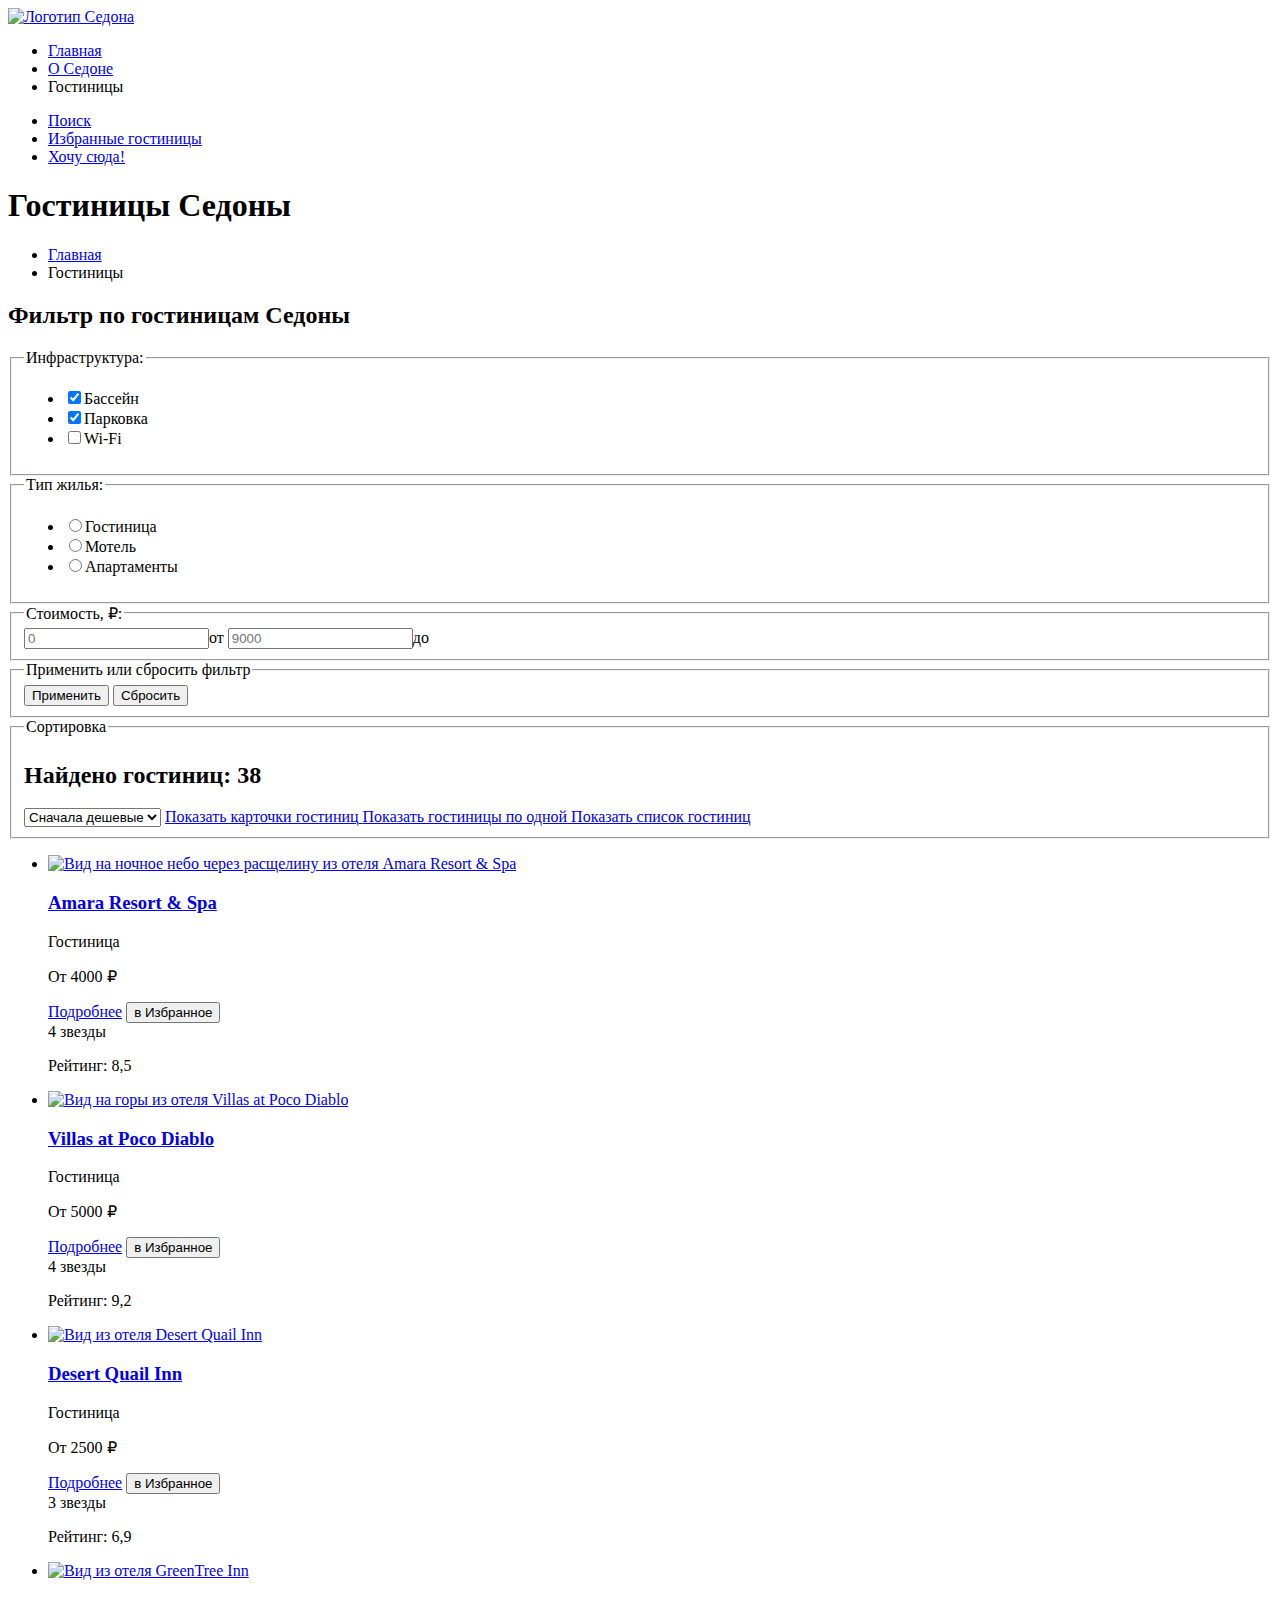
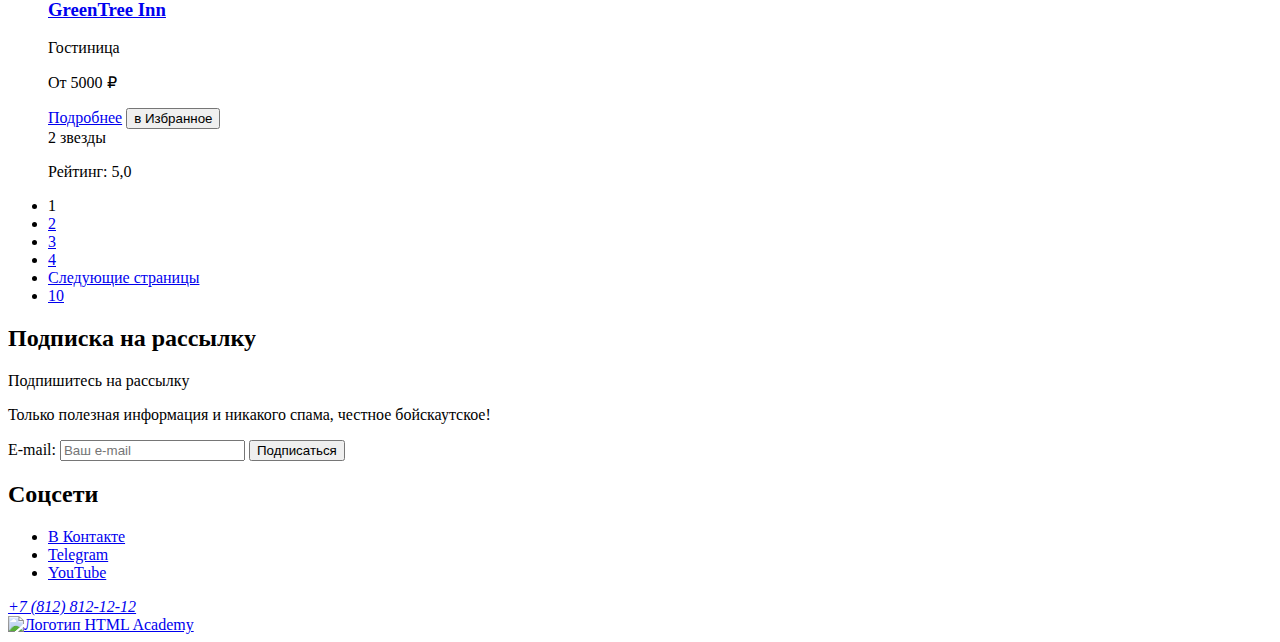
==== catalog.html @ 08d179a4 "Добавляет разметку на каталог" ====
<!DOCTYPE html>
<html lang="ru">
  <head>
    <meta charset="utf-8">
    <title>Каталог</title>
  </head>
  <body>
    <header class="page-header">
      <nav class="navigation">
        <a class="navigation-link" href="index.html">
          <img class="main-header-logo" src="#" alt="Логотип Седона">
        </a>
        <ul class="navigation-list">
          <li class="navigation-item">
            <a class="navigation-link" href="index.html">Главная</a>
          </li>
          <li class="navigation-item">
            <a class="navigation-link" href="#">О Седоне</a>
          </li>
          <li class="navigation-item">
            <a class="navigation-link navigation-link-current">Гостиницы</a>
          </li>
        </ul>
        <ul class="navigation-list navigation-user">
          <li class="navigation-item">
            <a class="navigation-link" href="#">
              <span class="visually-hidden">Поиск</span></a>
          </li>
          <li class="navigation-item">
            <a class="navigation-link" href="#">
              <span class="visually-hidden">Избранные гостиницы</span></a>
          </li>
          <li class="navigation-item">
            <a class="navigation-link" href="#">
              <span class="visually-hidden">Хочу сюда!</span></a>
          </li>
        </ul>
      </nav>
    </header>
    <main class="main-inner">
      <header class="inner-header">
        <h1 class="main-inner-title">
          Гостиницы Седоны
        </h1>
        <ul class="breadcrumbs">
          <li class="breadcrumbs-item">
            <a class="breadcrumbs-link" href="index.html">
              <span class="visually-hidden">Главная</span>
            </a>
          </li>
          <li class="breadcrumbs-item">
            <a class="breadcrumbs-link">Гостиницы</a>
          </li>
        </ul>
      </header>
      <section class="catalog-products">
        <h2 class="visually-hidden">Фильтр по гостиницам Седоны</h2>
        <form class="catalog-filter" action="https://echo.htmlacademy.ru/" method="get">
          <fieldset class="catalog-filter-group">
            <legend class="catalog-filter-title">
              Инфраструктура:
            </legend>
            <ul class="catalog-filter-list">
              <li class="catalog-filter-item">
                <label class="control">
                  <input class="control-input" type="checkbox" name="Pool" checked>Бассейн
                </label>
              </li>
              <li class="catalog-filter-item">
                <label class="control">
                  <input class="control-input" type="checkbox" name="Parking" checked>Парковка
                </label>
              </li>
              <li class="catalog-filter-item">
                <label class="control">
                  <input class="control-input" type="checkbox" name="Wi-Fi">Wi-Fi
                </label>
              </li>
            </ul>
          </fieldset>
          <fieldset class="catalog-filter-group">
            <legend class="catalog-filter-title">
              Тип жилья:
            </legend>
            <ul class="catalog-filter-list">
              <li class="catalog-filter-item">
                <label class="control">
                  <input class="control-input" type="radio" name="hotel-type" value="Hotel">Гостиница
                </label>
              </li>
              <li class="catalog-filter-item">
                <label class="control">
                  <input class="control-input" type="radio" name="hotel-type" value="Motel">Мотель
                </label>
              </li>
              <li class="catalog-filter-item">
                <label class="control">
                  <input class="control-input" type="radio" name="hotel-type" value="Appartment">Апартаменты
                </label>
              </li>
            </ul>
          </fieldset>
          <fieldset class="catalog-filter-group">
            <legend class="catalog-filter-title">
              Стоимость, ₽:
            </legend>
            <label class="catalog-filter-title">
              <input class="field"  type="number" name="catalog-filter-price" placeholder="0">от
            </label>
            <label class="catalog-filter-title">
              <input class="field"  type="number" name="catalog-filter-price" placeholder="9000">до
            </label>
          </fieldset>
          <fieldset class="catalog-filter-group">
            <legend class="visually-hidden">
              Применить или сбросить фильтр
            </legend>
            <input class="button-apply" type="submit" value="Применить">
            <input class="button-reset" type="reset" value="Сбросить">
          </fieldset>
        </form>
      </section>
      <section class="catalog-sorting">
        <fieldset class="catalog-sorting-field">
          <legend class="visually-hidden">
            Сортировка
          </legend>
          <h2 class="catalog-sorting-title">
            Найдено гостиниц: <span class="hotel-list-number">38</span>
          </h2>
          <select name="select-control" aria-label="Сортировка">
            <option value="cheap" selected>Сначала дешевые</option>
            <option value="expensive">Сначала дорогие</option>
          </select>
          <a class="button" href="#">
            <span class="visually-hidden">Показать карточки гостиниц</span>
          </a>
          <a class="button" href="#">
            <span class="visually-hidden">Показать гостиницы по одной</span>
          </a>
          <a class="button" href="#">
            <span class="visually-hidden">Показать список гостиниц</span>
          </a>
        </fieldset>
        <ul class="catalog-list">
          <li class="catalog-card">
            <a class="catalog-card-link" href="#">
              <img class="catalog-card-image" src="#" alt="Вид на ночное небо через расщелину из отеля Amara Resort & Spa">
              <h3 class="catalog-card-title">Amara Resort & Spa</h3>
            </a>
            <p class="catalog-card-descriprion">Гостиница</p>
            <p class="catalog-card-descriprion">От <span class="catalog-price-number">4000</span> ₽</p>
            <a class="product-card-link button" href="#">Подробнее</a>
            <button class="product-card-button button" type="button">в Избранное</button>
            <div class="visually-hidden">4 звезды</div>
            <p class="catalog-description">Рейтинг: 8,5</p>
          </li>
          <li class="catalog-card">
            <a class="catalog-card-link" href="#">
              <img class="catalog-card-image" src="#" alt="Вид на горы из отеля Villas at Poco Diablo">
              <h3 class="catalog-card-title">Villas at Poco Diablo</h3>
            </a>
            <p class="catalog-card-descriprion">Гостиница</p>
            <p class="catalog-card-descriprion">От <span class="catalog-price-number">5000</span> ₽</p>
            <a class="product-card-link button" href="#">Подробнее</a>
            <button class="product-card-button button" type="button" aria-pressed="true">в Избранное</button>
            <div class="visually-hidden">4 звезды</div>
            <p class="catalog-description">Рейтинг: 9,2</p>
          </li>
          <li class="catalog-card">
            <a class="catalog-card-link" href="#">
              <img class="catalog-card-image" src="#" alt="Вид из отеля Desert Quail Inn">
              <h3 class="catalog-card-title">Desert Quail Inn</h3>
            </a>
            <p class="catalog-card-descriprion">Гостиница</p>
            <p class="catalog-card-descriprion">От <span class="catalog-price-number">2500</span> ₽</p>
            <a class="product-card-link button" href="#">Подробнее</a>
            <button class="product-card-button button" type="button" aria-pressed="true">в Избранное</button>
            <div class="visually-hidden">3 звезды</div>
            <p class="catalog-description">Рейтинг: 6,9</p>
          </li>
          <li class="catalog-card">
            <a class="catalog-card-link" href="#">
              <img class="catalog-card-image" src="#" alt="Вид из отеля GreenTree Inn">
              <h3 class="catalog-card-title">GreenTree Inn</h3>
            </a>
            <p class="catalog-card-descriprion">Гостиница</p>
            <p class="catalog-card-descriprion">От <span class="catalog-price-number">5000</span> ₽</p>
            <a class="product-card-link button" href="#">Подробнее</a>
            <button class="product-card-button button" type="button" aria-pressed="true">в Избранное</button>
            <div class="visually-hidden">2 звезды</div>
            <p class="catalog-description">Рейтинг: 5,0</p>
          </li>
        </ul>
        <ul class="pagination">
          <li class="pagination-item">
            <a class="pagination-link pagination-current">1</a>
          </li>
          <li class="pagination-item">
            <a class="pagination-link" href="#">2</a>
          </li>
          <li class="pagination-item">
            <a class="pagination-link" href="#">3</a>
          </li>
          <li class="pagination-item">
            <a class="pagination-link" href="#">4</a>
          </li>
          <li class="pagination-item">
            <a class="pagination-link pagination-next" href="#">
              <span class="visually-hidden">Следующие страницы</span>
            </a>
          </li>
          <li class="pagination-item">
            <a class="pagination-link" href="#">10</a>
          </li>
        </ul>
      </section>
      <section class="subscribe">
        <h2 class="visually-hidden">Подписка на рассылку</h2>
        <p class="subscribe-title">Подпишитесь на рассылку</p>
        <p class="subscribe-title-description">Только полезная информация и никакого спама, честное бойскаутское!</p>
        <form class="subscribe-form" action="https://echo.htmlacademy.ru/" method="post">
          <label class="visually-hidden" for="subscribe-email">E-mail:</label>
          <input type="email" name="subscribe-email" id="subscribe-email" placeholder="Ваш e-mail" required>
          <button class="subscribe-button" type="submit">Подписаться</button>
        </form>
      </section>
    </main>
    <footer class="page-footer">
      <section class="footer-socials">
        <h2 class="visually-hidden">Соцсети</h2>
        <ul class="footer-socials-list">
          <li class="footer-socials-item">
            <a class="button" href="https://vk.com/htmlacademy">
              <span class="visually-hidden">В Контакте</span></a>
          </li>
          <li class="footer-socials-item">
            <a class="button" href="https://t.me/htmlacademy">
              <span class="visually-hidden">Telegram</span></a>
          </li>
          <li class="footer-socials-item">
            <a class="button" href="https://www.youtube.com/user/htmlacademyru">
              <span class="visually-hidden">YouTube</span></a>
          </li>
        </ul>
        <address class="footer-contacts-address">
          <a class="contacts-phone" href="tel:88128121212">+7 (812) 812-12-12</a>
        </address>
        <a class="academy-logo" href="https://www.htmlacademy.ru">
          <img class="academy-logo" src="#" alt="Логотип HTML Academy">
        </a>

      </section>
    </footer>
  </body>
</html>
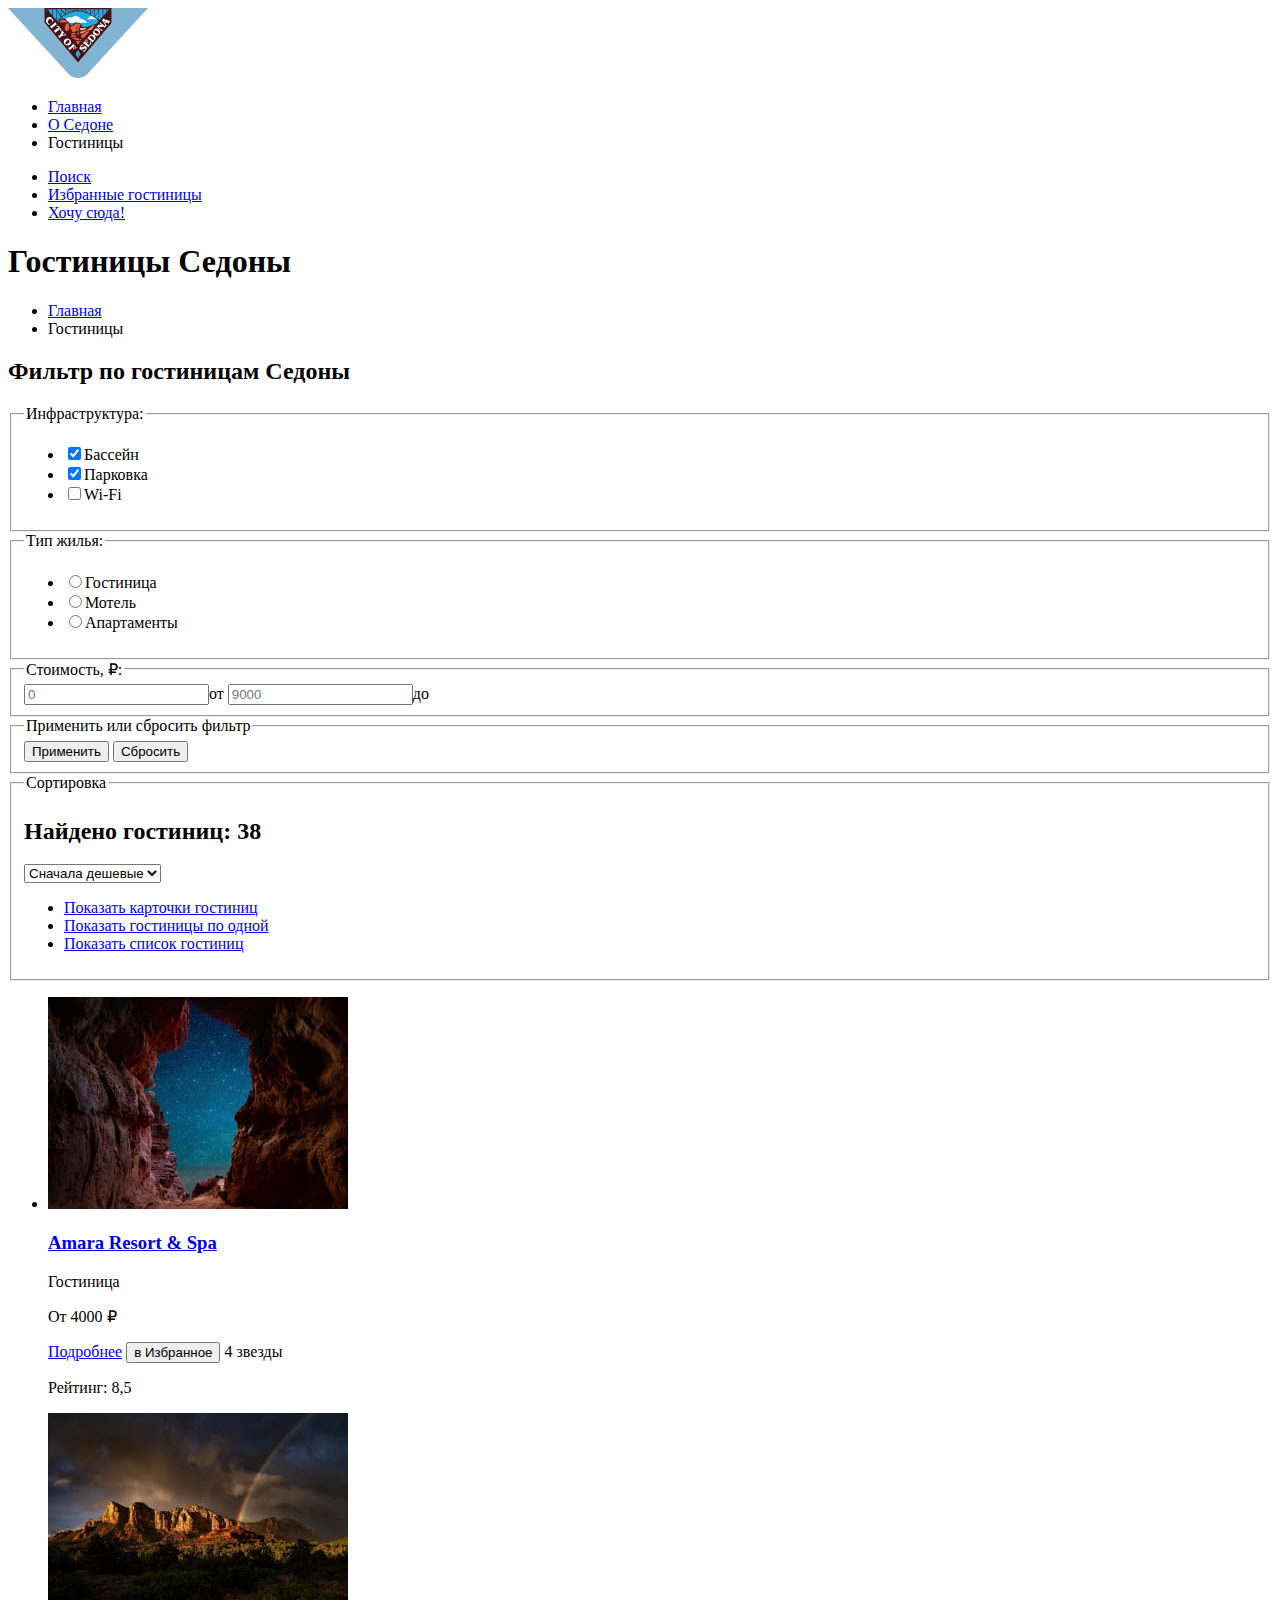
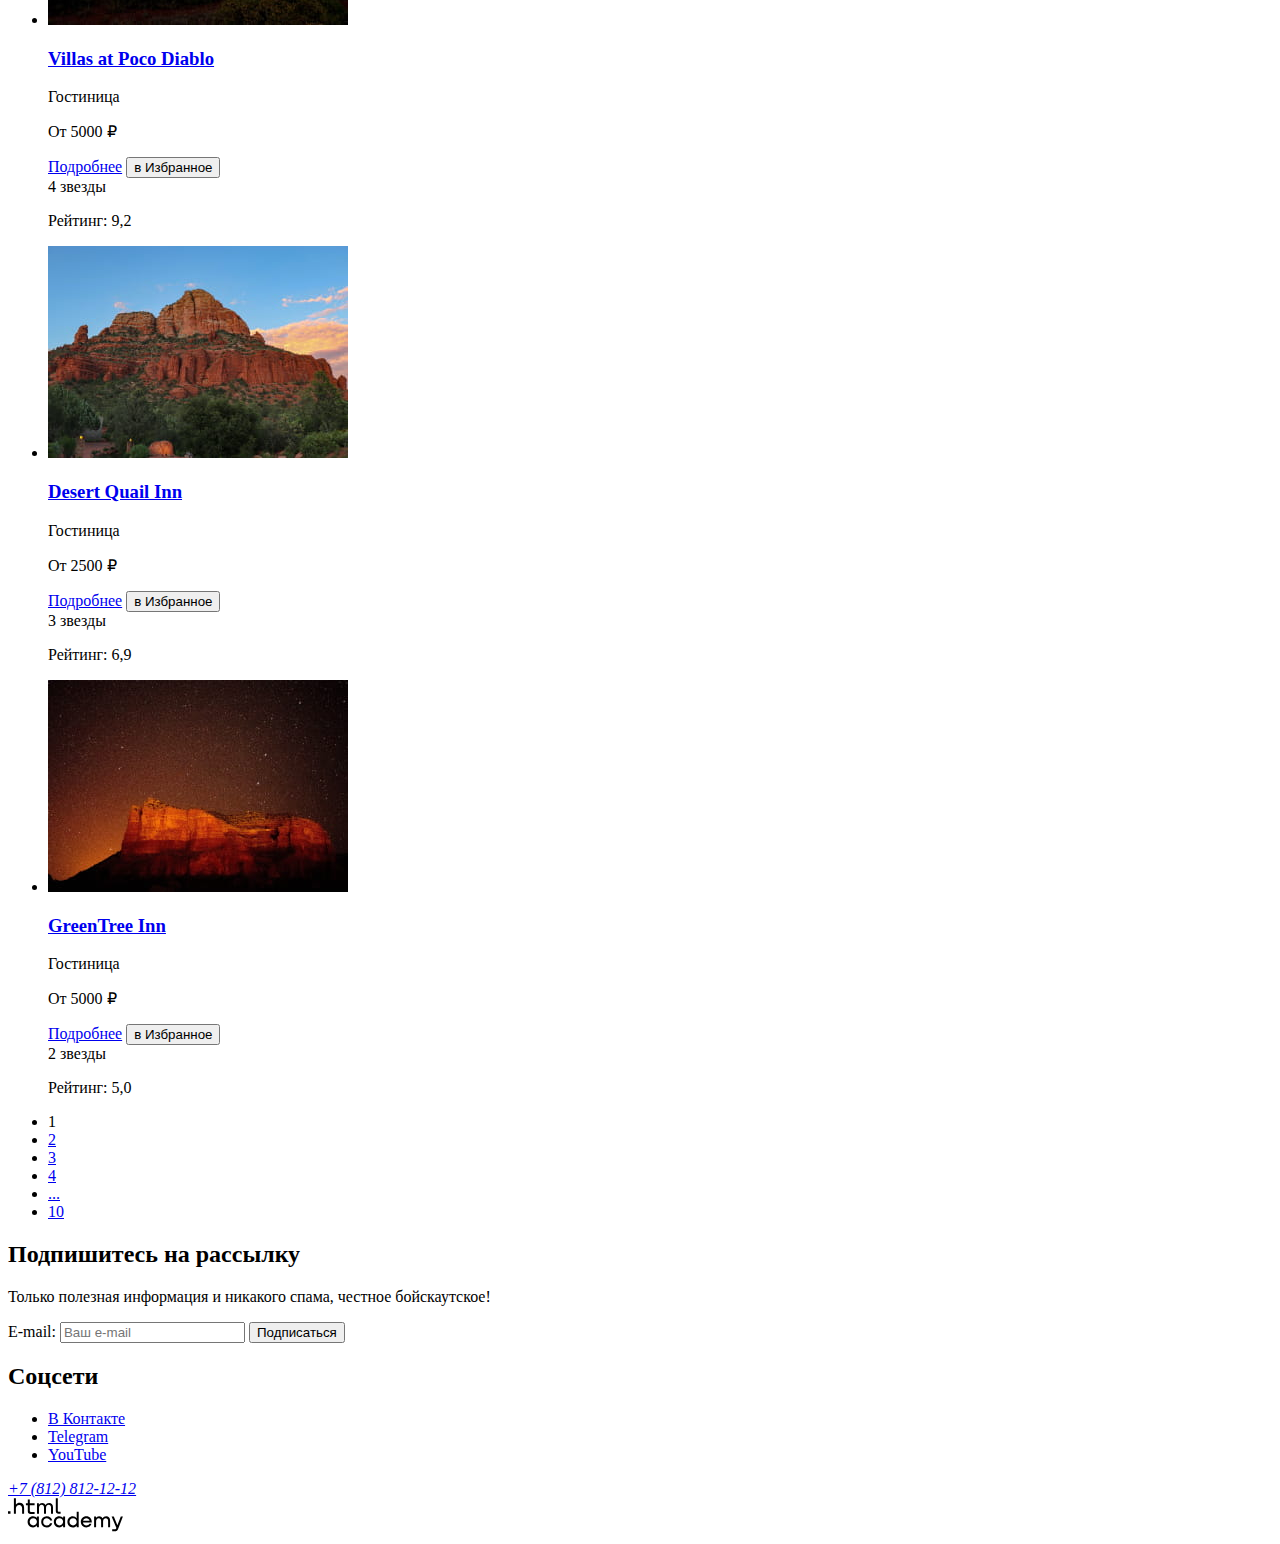
==== commit a08ea2c2: "Добавляет изображения" ====
--- a/catalog.html
+++ b/catalog.html
@@ -1,14 +1,17 @@
 <!DOCTYPE html>
 <html lang="ru">
+
   <head>
     <meta charset="utf-8">
     <title>Каталог</title>
   </head>
+
   <body>
     <header class="page-header">
       <nav class="navigation">
         <a class="navigation-link" href="index.html">
-          <img class="main-header-logo" src="#" alt="Логотип Седона">
+          <img class="main-header-logo" src="images/header/logo.svg" alt="Логотип Седона" width="140"
+          height="70">
         </a>
         <ul class="navigation-list">
           <li class="navigation-item">
@@ -44,7 +47,7 @@
         </h1>
         <ul class="breadcrumbs">
           <li class="breadcrumbs-item">
-            <a class="breadcrumbs-link" href="index.html">
+            <a class="breadcrumbs-link" href="index.html" aria-current="page">
               <span class="visually-hidden">Главная</span>
             </a>
           </li>
@@ -105,10 +108,10 @@
               Стоимость, ₽:
             </legend>
             <label class="catalog-filter-title">
-              <input class="field"  type="number" name="catalog-filter-price" placeholder="0">от
+              <input class="field" type="number" name="catalog-filter-price" placeholder="0">от
             </label>
             <label class="catalog-filter-title">
-              <input class="field"  type="number" name="catalog-filter-price" placeholder="9000">до
+              <input class="field" type="number" name="catalog-filter-price" placeholder="9000">до
             </label>
           </fieldset>
           <fieldset class="catalog-filter-group">
@@ -132,32 +135,43 @@
             <option value="cheap" selected>Сначала дешевые</option>
             <option value="expensive">Сначала дорогие</option>
           </select>
-          <a class="button" href="#">
-            <span class="visually-hidden">Показать карточки гостиниц</span>
-          </a>
-          <a class="button" href="#">
-            <span class="visually-hidden">Показать гостиницы по одной</span>
-          </a>
-          <a class="button" href="#">
-            <span class="visually-hidden">Показать список гостиниц</span>
-          </a>
+          <ul class="sorting-buttons">
+            <li>
+              <a class="button" href="#">
+                <span class="visually-hidden">Показать карточки гостиниц</span>
+              </a>
+            </li>
+            <li>
+              <a class="button" href="#">
+                <span class="visually-hidden">Показать гостиницы по одной</span>
+              </a>
+            </li>
+            <li>
+              <a class="button" href="#">
+                <span class="visually-hidden">Показать список гостиниц</span>
+              </a>
+            </li>
+          </ul>
         </fieldset>
         <ul class="catalog-list">
           <li class="catalog-card">
+            <a class="catalog-card-link" href="#" tabindex="-1">
+              <img class="catalog-card-image" src="images/catalog/hotel-1.jpg"
+                alt="Вид на ночное небо через расщелину из отеля Amara Resort & Spa">
+              <h3 class="catalog-card-title">Amara Resort & Spa</h3>
+            </a>
+            <p class="catalog-card-descriprion">Гостиница</p>
+            <p class="catalog-card-descriprion">От <span class="catalog-price-number">4000</span> ₽</p>
+            <a class="product-card-link button" href="#">Подробнее</a>
+            <button class="product-card-button button" type="button">в Избранное</button>
+            <a class="stars four-stars">
+              <span class="visually-hidden">4 звезды</span>
+            </a>
+            <p class="catalog-description">Рейтинг: 8,5</p>
+          </li>
+          <li class="catalog-card">
             <a class="catalog-card-link" href="#">
-              <img class="catalog-card-image" src="#" alt="Вид на ночное небо через расщелину из отеля Amara Resort & Spa">
-              <h3 class="catalog-card-title">Amara Resort & Spa</h3>
-            </a>
-            <p class="catalog-card-descriprion">Гостиница</p>
-            <p class="catalog-card-descriprion">От <span class="catalog-price-number">4000</span> ₽</p>
-            <a class="product-card-link button" href="#">Подробнее</a>
-            <button class="product-card-button button" type="button">в Избранное</button>
-            <div class="visually-hidden">4 звезды</div>
-            <p class="catalog-description">Рейтинг: 8,5</p>
-          </li>
-          <li class="catalog-card">
-            <a class="catalog-card-link" href="#">
-              <img class="catalog-card-image" src="#" alt="Вид на горы из отеля Villas at Poco Diablo">
+              <img class="catalog-card-image" src="images/catalog/hotel-2.jpg" alt="Вид на горы из отеля Villas at Poco Diablo">
               <h3 class="catalog-card-title">Villas at Poco Diablo</h3>
             </a>
             <p class="catalog-card-descriprion">Гостиница</p>
@@ -169,7 +183,7 @@
           </li>
           <li class="catalog-card">
             <a class="catalog-card-link" href="#">
-              <img class="catalog-card-image" src="#" alt="Вид из отеля Desert Quail Inn">
+              <img class="catalog-card-image" src="images/catalog/hotel-3.jpg" alt="Вид из отеля Desert Quail Inn">
               <h3 class="catalog-card-title">Desert Quail Inn</h3>
             </a>
             <p class="catalog-card-descriprion">Гостиница</p>
@@ -181,7 +195,7 @@
           </li>
           <li class="catalog-card">
             <a class="catalog-card-link" href="#">
-              <img class="catalog-card-image" src="#" alt="Вид из отеля GreenTree Inn">
+              <img class="catalog-card-image" src="images/catalog/hotel-4.jpg" alt="Вид из отеля GreenTree Inn">
               <h3 class="catalog-card-title">GreenTree Inn</h3>
             </a>
             <p class="catalog-card-descriprion">Гостиница</p>
@@ -207,7 +221,7 @@
           </li>
           <li class="pagination-item">
             <a class="pagination-link pagination-next" href="#">
-              <span class="visually-hidden">Следующие страницы</span>
+              <span class="pagination-dots">...</span>
             </a>
           </li>
           <li class="pagination-item">
@@ -216,8 +230,7 @@
         </ul>
       </section>
       <section class="subscribe">
-        <h2 class="visually-hidden">Подписка на рассылку</h2>
-        <p class="subscribe-title">Подпишитесь на рассылку</p>
+        <h2 class="subscribe-title">Подпишитесь на рассылку</h2>
         <p class="subscribe-title-description">Только полезная информация и никакого спама, честное бойскаутское!</p>
         <form class="subscribe-form" action="https://echo.htmlacademy.ru/" method="post">
           <label class="visually-hidden" for="subscribe-email">E-mail:</label>
@@ -247,9 +260,8 @@
           <a class="contacts-phone" href="tel:88128121212">+7 (812) 812-12-12</a>
         </address>
         <a class="academy-logo" href="https://www.htmlacademy.ru">
-          <img class="academy-logo" src="#" alt="Логотип HTML Academy">
+          <img class="academy-logo" src="images/footer/htmlacademy.svg" alt="Логотип HTML Academy">
         </a>
-
       </section>
     </footer>
   </body>
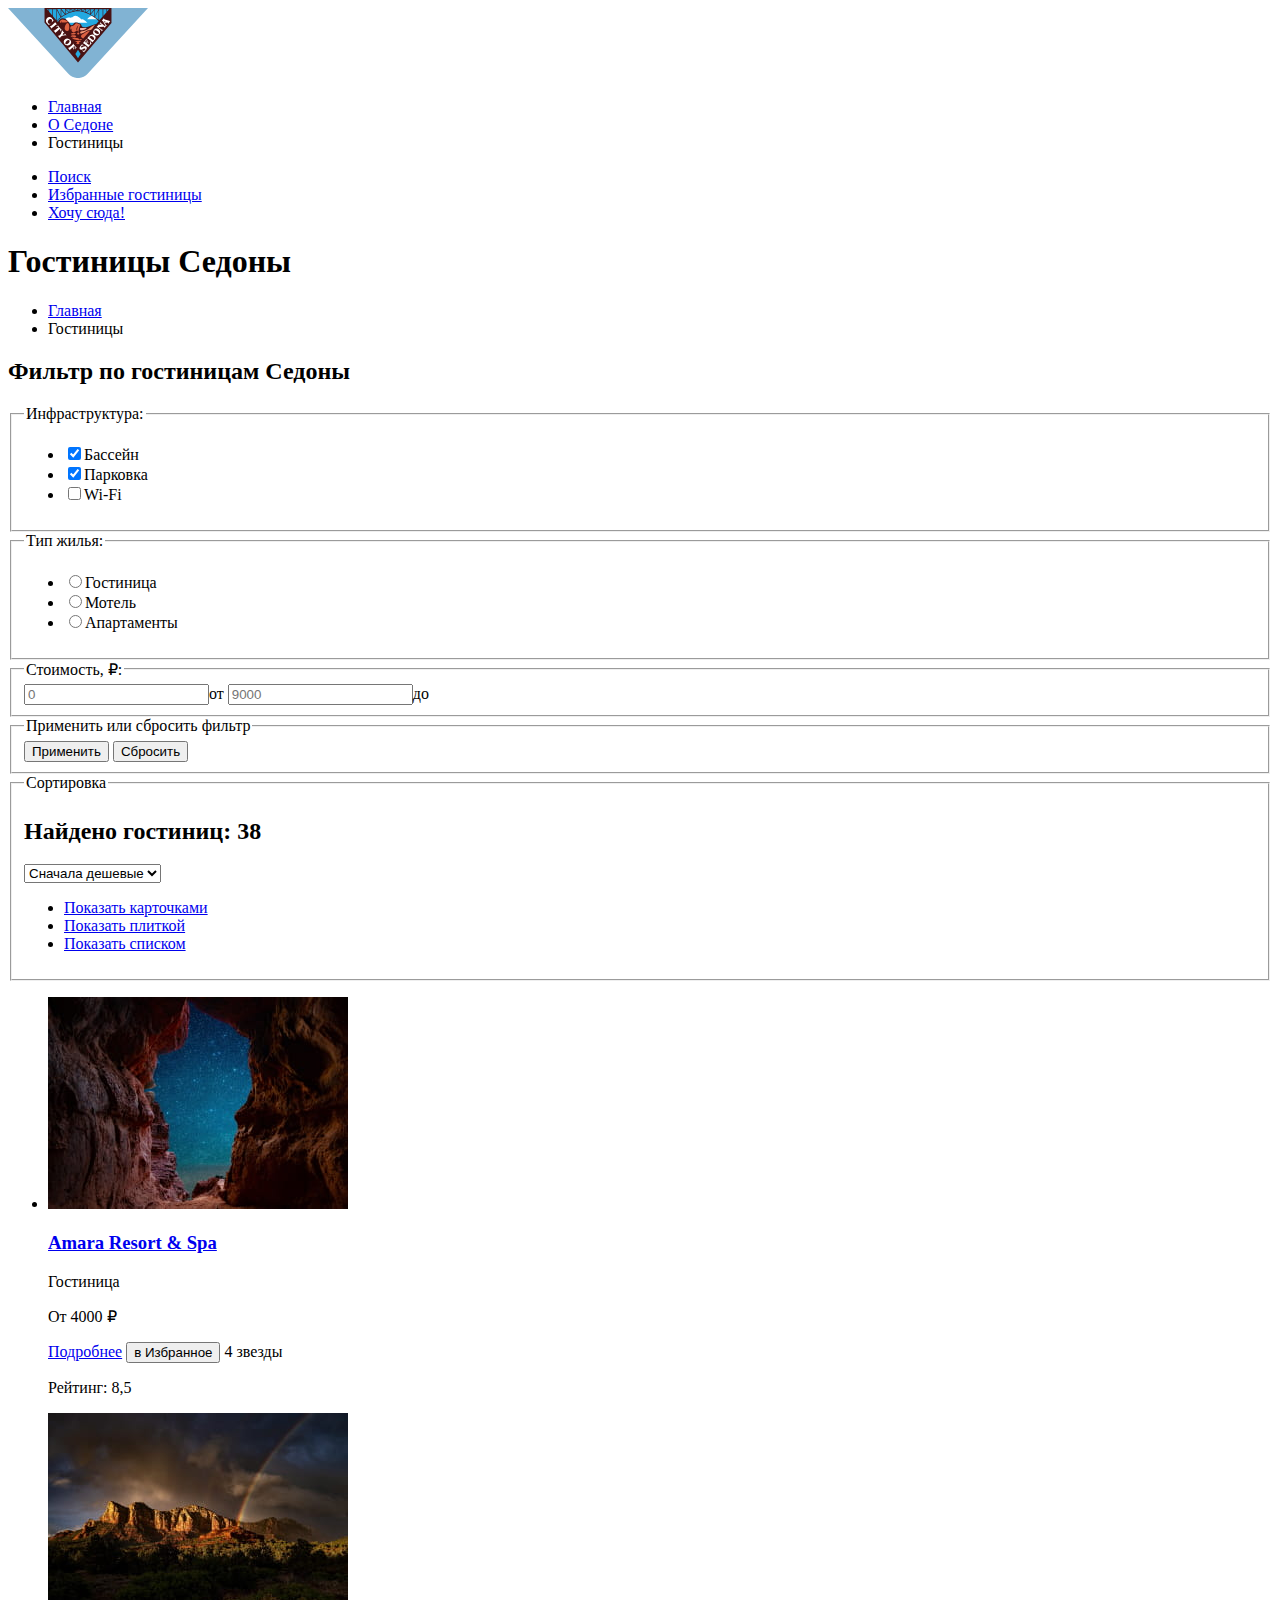
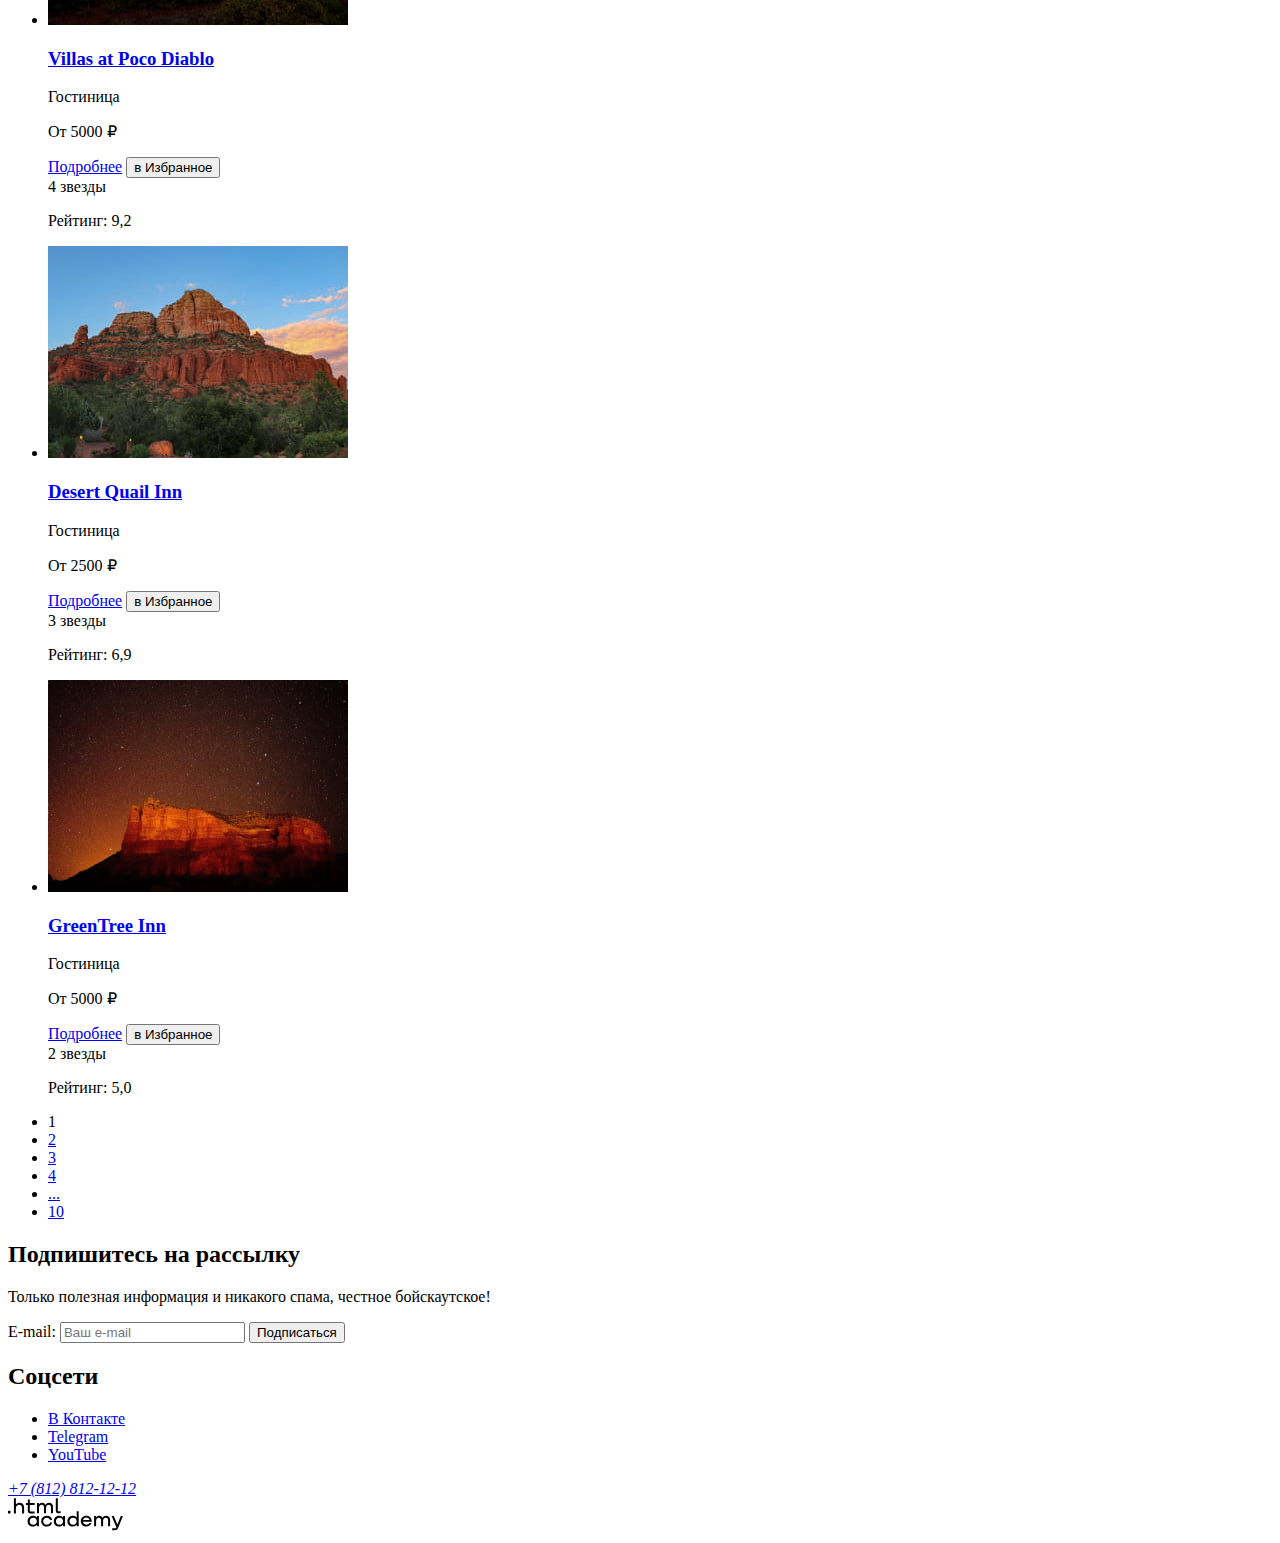
==== commit fe1fbcc5: "Добавляет правки в графику" ====
--- a/catalog.html
+++ b/catalog.html
@@ -138,17 +138,17 @@
           <ul class="sorting-buttons">
             <li>
               <a class="button" href="#">
-                <span class="visually-hidden">Показать карточки гостиниц</span>
+                <span class="visually-hidden">Показать карточками</span>
               </a>
             </li>
             <li>
               <a class="button" href="#">
-                <span class="visually-hidden">Показать гостиницы по одной</span>
+                <span class="visually-hidden">Показать плиткой</span>
               </a>
             </li>
             <li>
               <a class="button" href="#">
-                <span class="visually-hidden">Показать список гостиниц</span>
+                <span class="visually-hidden">Показать списком</span>
               </a>
             </li>
           </ul>
@@ -157,7 +157,7 @@
           <li class="catalog-card">
             <a class="catalog-card-link" href="#" tabindex="-1">
               <img class="catalog-card-image" src="images/catalog/hotel-1.jpg"
-                alt="Вид на ночное небо через расщелину из отеля Amara Resort & Spa">
+                alt="Вид на ночное небо через расщелину из отеля Amara Resort & Spa" width="300px" height="212px">
               <h3 class="catalog-card-title">Amara Resort & Spa</h3>
             </a>
             <p class="catalog-card-descriprion">Гостиница</p>
@@ -171,7 +171,7 @@
           </li>
           <li class="catalog-card">
             <a class="catalog-card-link" href="#">
-              <img class="catalog-card-image" src="images/catalog/hotel-2.jpg" alt="Вид на горы из отеля Villas at Poco Diablo">
+              <img class="catalog-card-image" src="images/catalog/hotel-2.jpg" alt="Вид на горы из отеля Villas at Poco Diablo" width="300px" height="212px">
               <h3 class="catalog-card-title">Villas at Poco Diablo</h3>
             </a>
             <p class="catalog-card-descriprion">Гостиница</p>
@@ -183,7 +183,7 @@
           </li>
           <li class="catalog-card">
             <a class="catalog-card-link" href="#">
-              <img class="catalog-card-image" src="images/catalog/hotel-3.jpg" alt="Вид из отеля Desert Quail Inn">
+              <img class="catalog-card-image" src="images/catalog/hotel-3.jpg" alt="Вид из отеля Desert Quail Inn" width="300px" height="212px">
               <h3 class="catalog-card-title">Desert Quail Inn</h3>
             </a>
             <p class="catalog-card-descriprion">Гостиница</p>
@@ -195,7 +195,7 @@
           </li>
           <li class="catalog-card">
             <a class="catalog-card-link" href="#">
-              <img class="catalog-card-image" src="images/catalog/hotel-4.jpg" alt="Вид из отеля GreenTree Inn">
+              <img class="catalog-card-image" src="images/catalog/hotel-4.jpg" alt="Вид из отеля GreenTree Inn" width="300px" height="212px">
               <h3 class="catalog-card-title">GreenTree Inn</h3>
             </a>
             <p class="catalog-card-descriprion">Гостиница</p>
@@ -260,7 +260,7 @@
           <a class="contacts-phone" href="tel:88128121212">+7 (812) 812-12-12</a>
         </address>
         <a class="academy-logo" href="https://www.htmlacademy.ru">
-          <img class="academy-logo" src="images/footer/htmlacademy.svg" alt="Логотип HTML Academy">
+          <img class="academy-logo" src="images/footer/htmlacademy.svg" alt="Логотип HTML Academy" width="115px" height="33px">
         </a>
       </section>
     </footer>
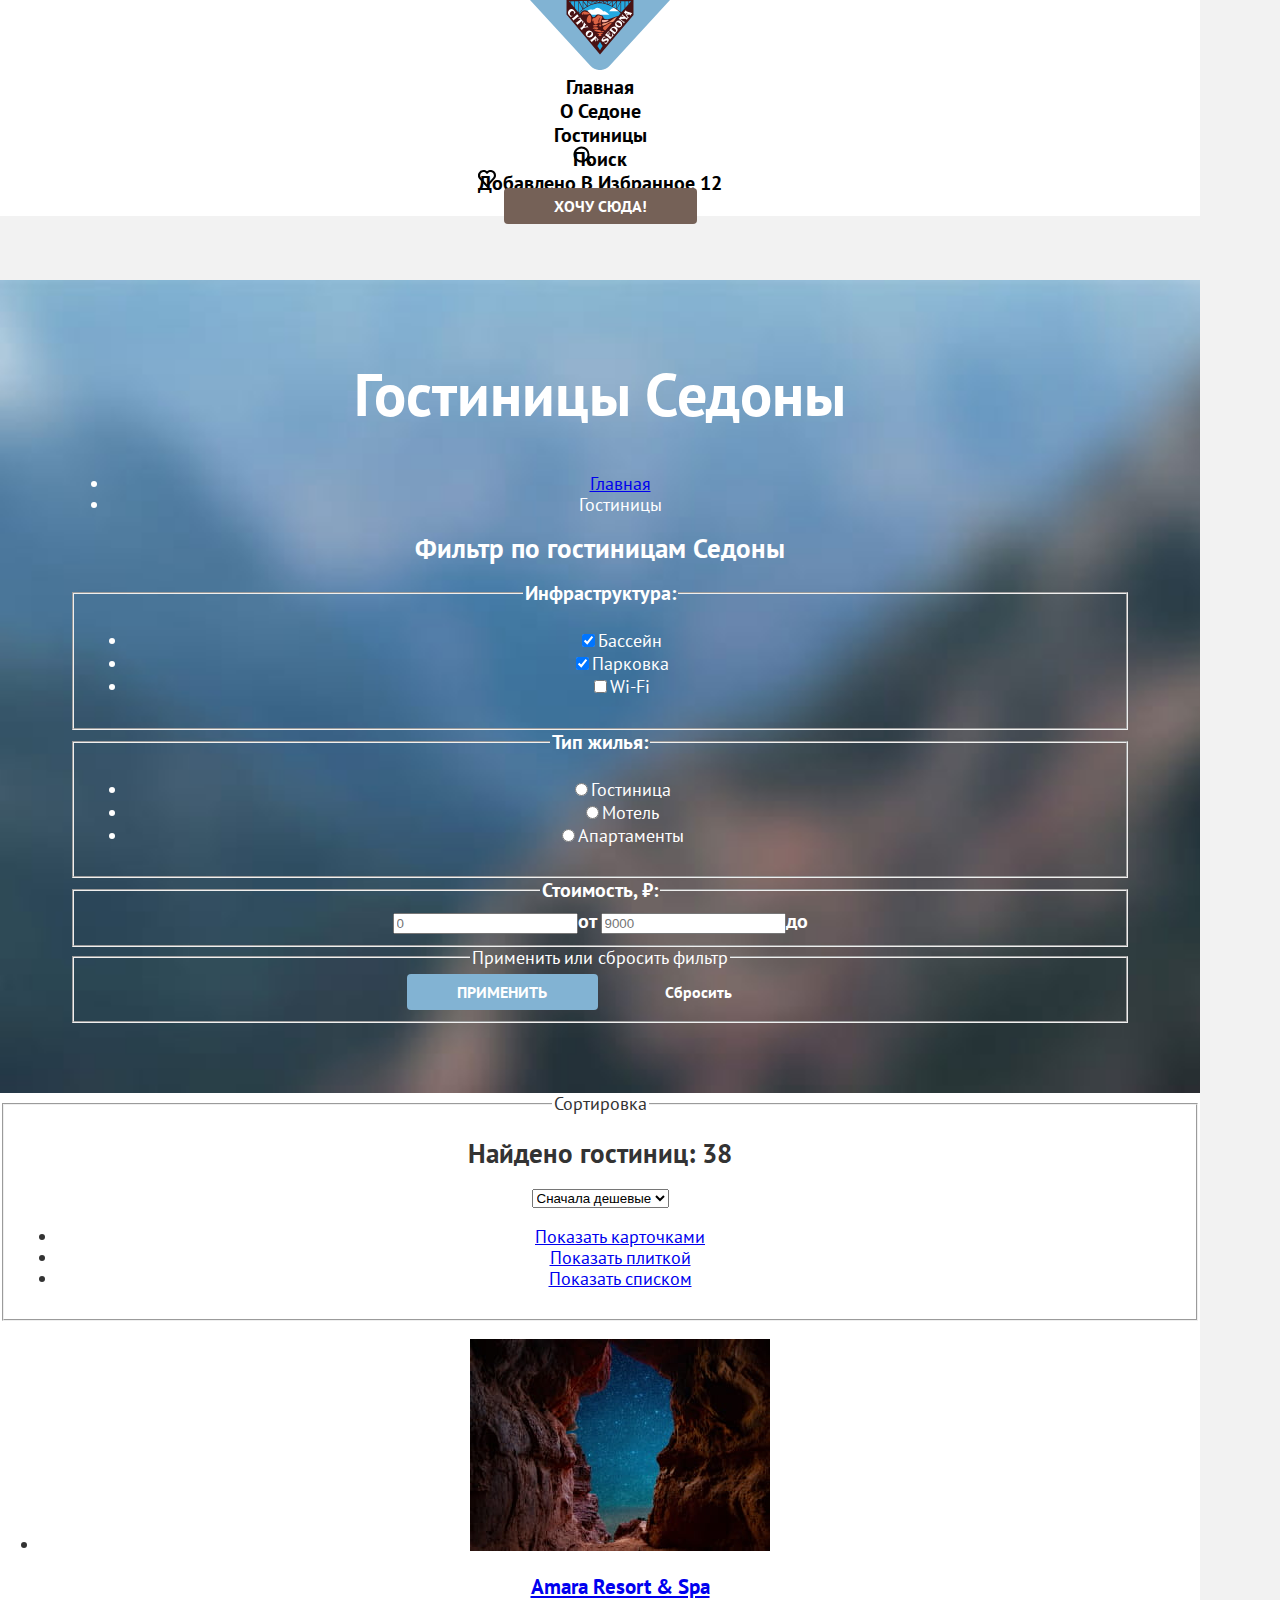
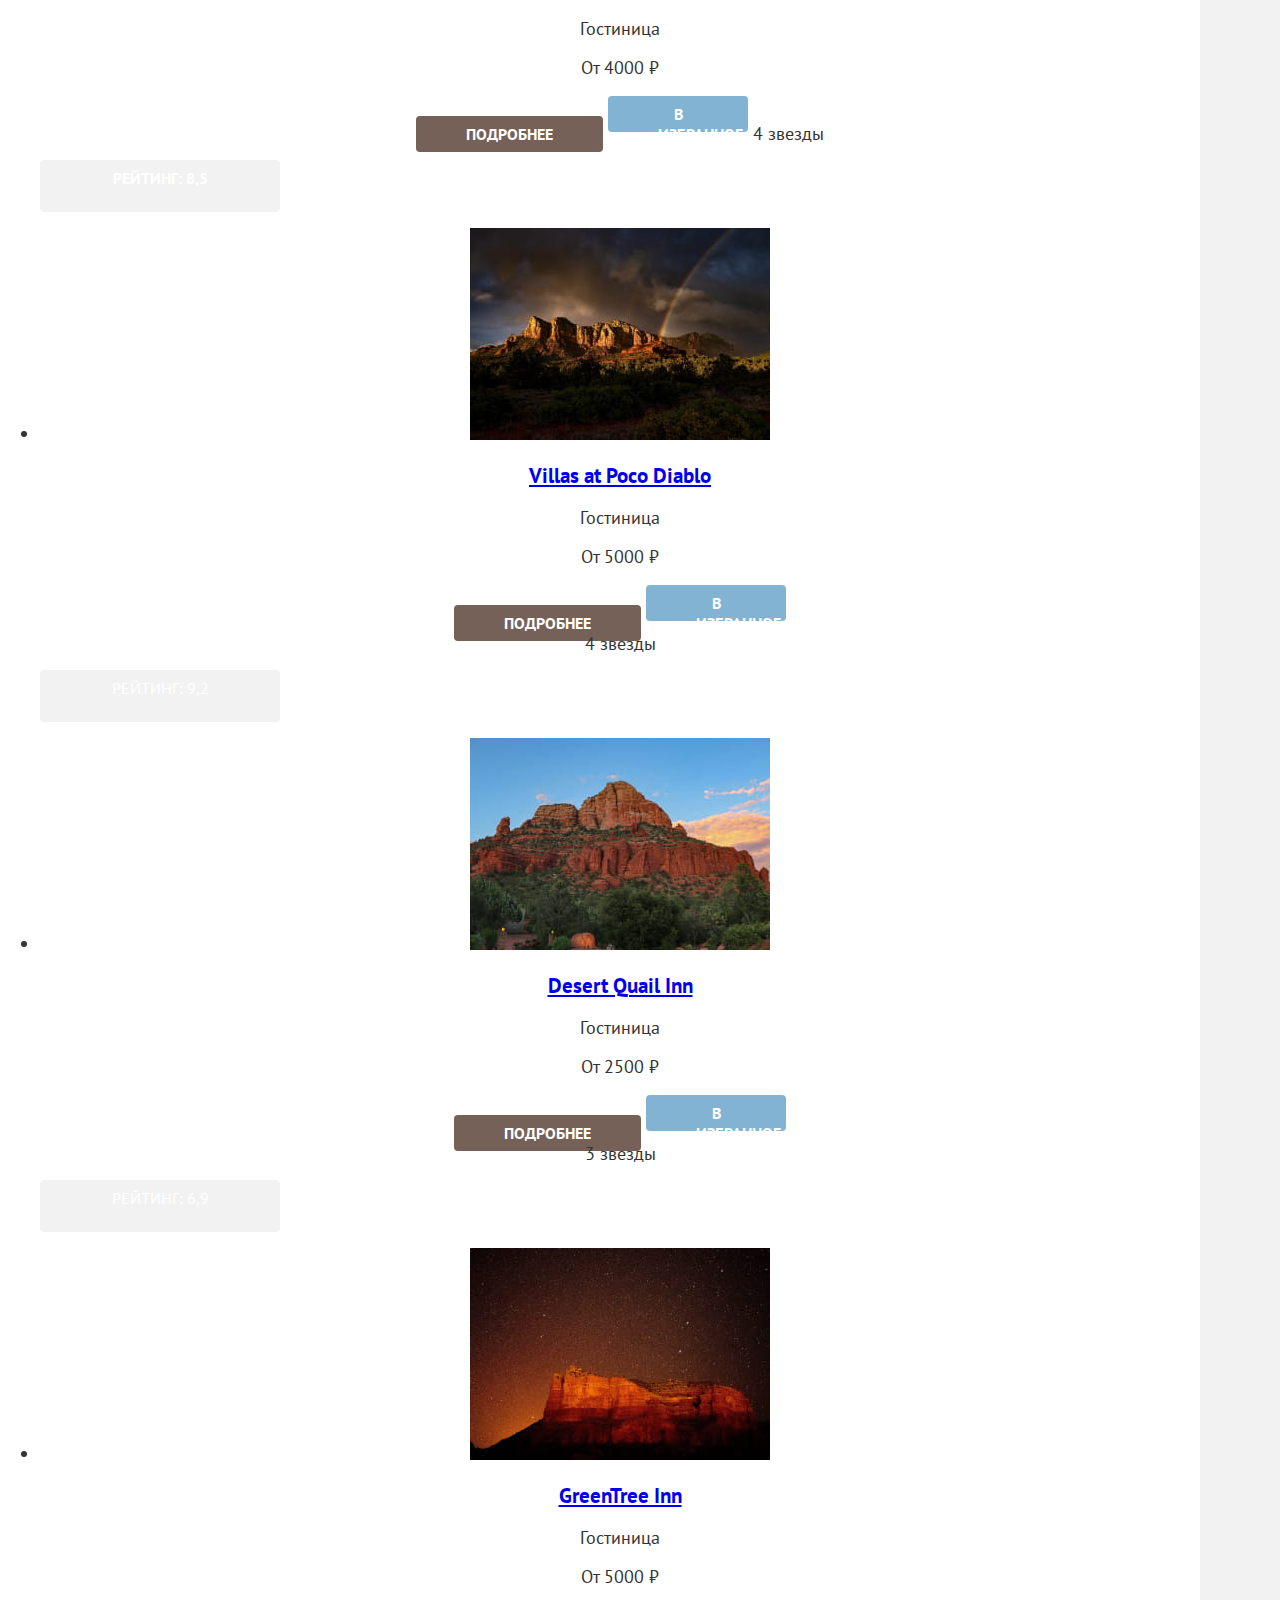
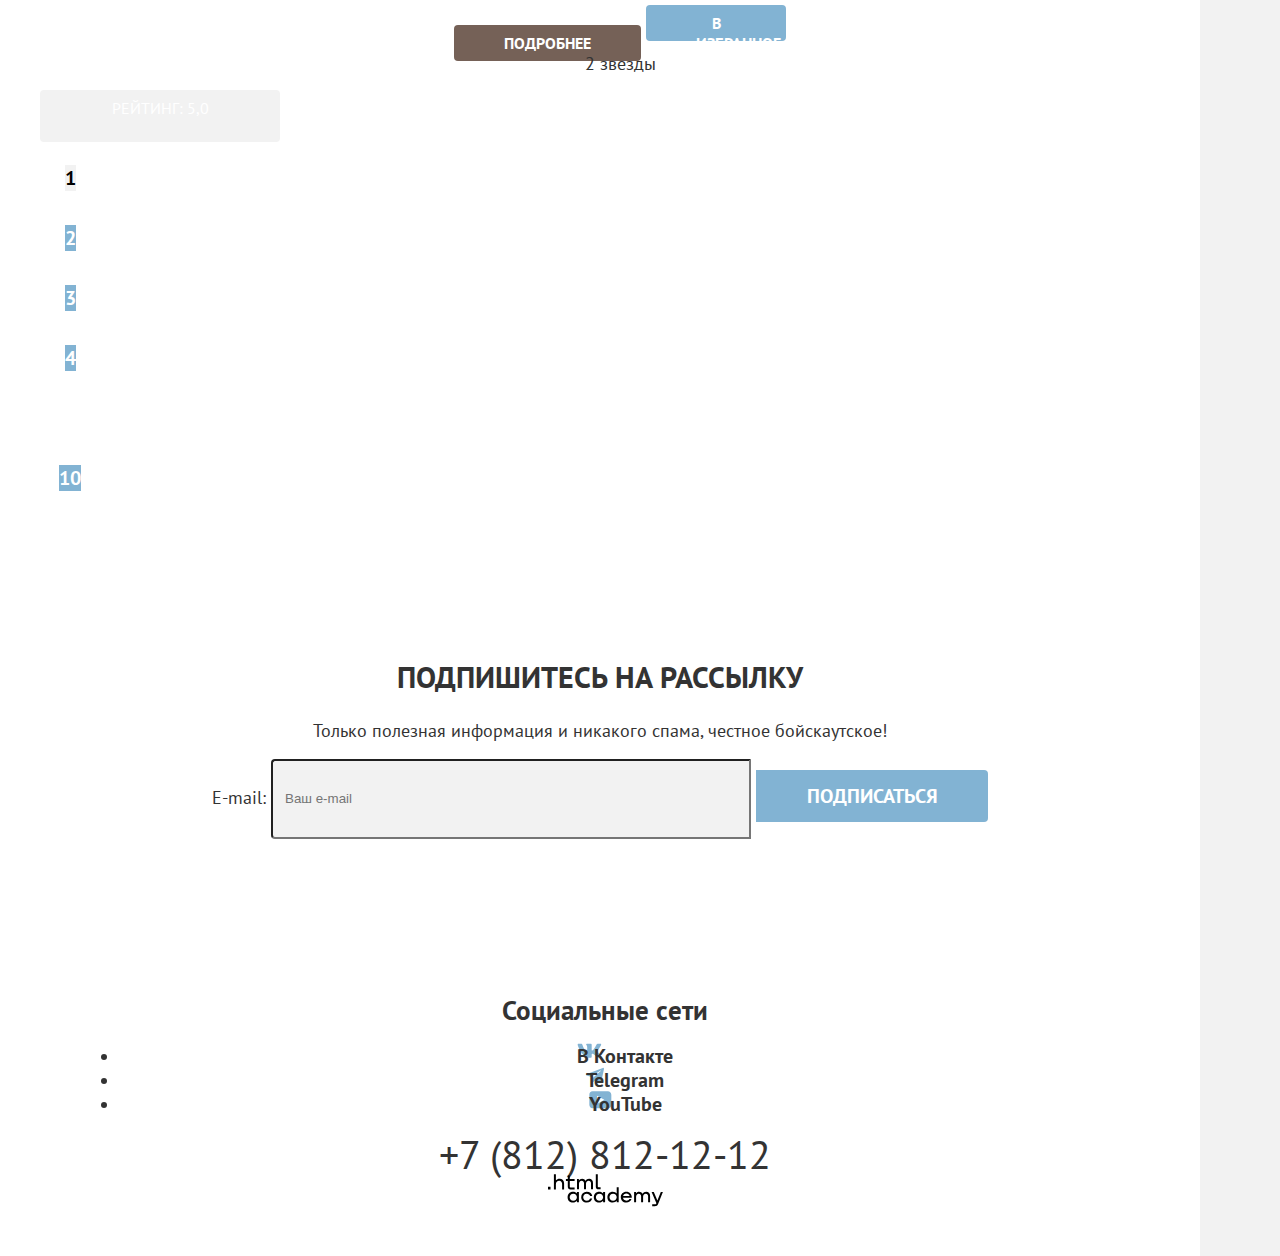
==== commit 464464fe: "доделывает базовую стилизацию" ====
--- a/catalog.html
+++ b/catalog.html
@@ -3,60 +3,72 @@
 
   <head>
     <meta charset="utf-8">
+    <link rel="stylesheet" href="styles/styles.css">
     <title>Каталог</title>
   </head>
 
   <body>
     <header class="page-header">
       <nav class="navigation">
-        <a class="navigation-link" href="index.html">
-          <img class="main-header-logo" src="images/header/logo.svg" alt="Логотип Седона" width="140"
-          height="70">
+        <a class="navigation-link" aria-current="page" href="index.html">
+          <img class="main-header-logo" src="images/header/logo.svg" alt="Логотип Седона">
         </a>
         <ul class="navigation-list">
           <li class="navigation-item">
-            <a class="navigation-link" href="index.html">Главная</a>
-          </li>
-          <li class="navigation-item">
-            <a class="navigation-link" href="#">О Седоне</a>
-          </li>
-          <li class="navigation-item">
-            <a class="navigation-link navigation-link-current">Гостиницы</a>
+            <a class="navigation-link" href="index.html" navigation-link-current">
+              Главная
+            </a>
+          </li>
+          <li class="navigation-item">
+            <a class="navigation-link" href="#">
+              О Седоне
+            </a>
+          </li>
+          <li class="navigation-item">
+            <a class="navigation-link" href="catalog.html">
+              Гостиницы
+            </a>
           </li>
         </ul>
         <ul class="navigation-list navigation-user">
           <li class="navigation-item">
+            <a class="navigation-link navigation-finder" href="#">
+              <span class="visually-hidden">Поиск</span>
+            </a>
+          </li>
+          <li class="navigation-item">
             <a class="navigation-link" href="#">
-              <span class="visually-hidden">Поиск</span></a>
-          </li>
-          <li class="navigation-item">
-            <a class="navigation-link" href="#">
-              <span class="visually-hidden">Избранные гостиницы</span></a>
-          </li>
-          <li class="navigation-item">
-            <a class="navigation-link" href="#">
-              <span class="visually-hidden">Хочу сюда!</span></a>
+              <span class="visually-hidden navigation-fav">Добавлено в избранное</span>
+              <span class="likes-number">12</span>
+            </a>
+          </li>
+          <li class="navigation-item">
+            <a class="navigation-link navigation-button button" href="#">
+              <span class="visually-hidden">Хочу сюда!</span>
+            </a>
           </li>
         </ul>
       </nav>
     </header>
     <main class="main-inner">
-      <header class="inner-header">
-        <h1 class="main-inner-title">
-          Гостиницы Седоны
-        </h1>
-        <ul class="breadcrumbs">
-          <li class="breadcrumbs-item">
-            <a class="breadcrumbs-link" href="index.html" aria-current="page">
-              <span class="visually-hidden">Главная</span>
-            </a>
-          </li>
-          <li class="breadcrumbs-item">
-            <a class="breadcrumbs-link">Гостиницы</a>
-          </li>
-        </ul>
-      </header>
       <section class="catalog-products">
+        <header class="inner-header">
+          <nav class="navigation">
+            <h1 class="main-inner-title">
+              Гостиницы Седоны
+            </h1>
+            <ul class="breadcrumbs">
+              <li class="breadcrumbs-item">
+                <a class="breadcrumbs-link" href="index.html" aria-current="page">
+                  <span class="visually-hidden">Главная</span>
+                </a>
+              </li>
+              <li class="breadcrumbs-item">
+                <a class="breadcrumbs-link">Гостиницы</a>
+              </li>
+            </ul>
+          </nav>
+        </header>
         <h2 class="visually-hidden">Фильтр по гостиницам Седоны</h2>
         <form class="catalog-filter" action="https://echo.htmlacademy.ru/" method="get">
           <fieldset class="catalog-filter-group">
@@ -118,8 +130,8 @@
             <legend class="visually-hidden">
               Применить или сбросить фильтр
             </legend>
-            <input class="button-apply" type="submit" value="Применить">
-            <input class="button-reset" type="reset" value="Сбросить">
+            <input class="button-apply navigation-link" type="submit" value="Применить">
+            <input class="button-reset navigation-link" type="reset" value="Сбросить">
           </fieldset>
         </form>
       </section>
@@ -162,46 +174,49 @@
             </a>
             <p class="catalog-card-descriprion">Гостиница</p>
             <p class="catalog-card-descriprion">От <span class="catalog-price-number">4000</span> ₽</p>
-            <a class="product-card-link button" href="#">Подробнее</a>
-            <button class="product-card-button button" type="button">в Избранное</button>
+            <a class="product-card-link navigation-link" href="#">Подробнее</a>
+            <button class="product-card-button navigation-link" type="button">в Избранное</button>
             <a class="stars four-stars">
               <span class="visually-hidden">4 звезды</span>
             </a>
-            <p class="catalog-description">Рейтинг: 8,5</p>
+            <p class="catalog-description navigation-link">Рейтинг: 8,5</p>
           </li>
           <li class="catalog-card">
             <a class="catalog-card-link" href="#">
-              <img class="catalog-card-image" src="images/catalog/hotel-2.jpg" alt="Вид на горы из отеля Villas at Poco Diablo" width="300px" height="212px">
+              <img class="catalog-card-image" src="images/catalog/hotel-2.jpg"
+                alt="Вид на горы из отеля Villas at Poco Diablo" width="300px" height="212px">
               <h3 class="catalog-card-title">Villas at Poco Diablo</h3>
             </a>
             <p class="catalog-card-descriprion">Гостиница</p>
             <p class="catalog-card-descriprion">От <span class="catalog-price-number">5000</span> ₽</p>
-            <a class="product-card-link button" href="#">Подробнее</a>
-            <button class="product-card-button button" type="button" aria-pressed="true">в Избранное</button>
+            <a class="product-card-link navigation-link" href="#">Подробнее</a>
+            <button class="product-card-button navigation-link" type="button" aria-pressed="true">в Избранное</button>
             <div class="visually-hidden">4 звезды</div>
             <p class="catalog-description">Рейтинг: 9,2</p>
           </li>
           <li class="catalog-card">
             <a class="catalog-card-link" href="#">
-              <img class="catalog-card-image" src="images/catalog/hotel-3.jpg" alt="Вид из отеля Desert Quail Inn" width="300px" height="212px">
+              <img class="catalog-card-image" src="images/catalog/hotel-3.jpg" alt="Вид из отеля Desert Quail Inn"
+                width="300px" height="212px">
               <h3 class="catalog-card-title">Desert Quail Inn</h3>
             </a>
             <p class="catalog-card-descriprion">Гостиница</p>
             <p class="catalog-card-descriprion">От <span class="catalog-price-number">2500</span> ₽</p>
-            <a class="product-card-link button" href="#">Подробнее</a>
-            <button class="product-card-button button" type="button" aria-pressed="true">в Избранное</button>
+            <a class="product-card-link navigation-link" href="#">Подробнее</a>
+            <button class="product-card-button navigation-link" type="button" aria-pressed="true">в Избранное</button>
             <div class="visually-hidden">3 звезды</div>
             <p class="catalog-description">Рейтинг: 6,9</p>
           </li>
           <li class="catalog-card">
             <a class="catalog-card-link" href="#">
-              <img class="catalog-card-image" src="images/catalog/hotel-4.jpg" alt="Вид из отеля GreenTree Inn" width="300px" height="212px">
+              <img class="catalog-card-image" src="images/catalog/hotel-4.jpg" alt="Вид из отеля GreenTree Inn"
+                width="300px" height="212px">
               <h3 class="catalog-card-title">GreenTree Inn</h3>
             </a>
             <p class="catalog-card-descriprion">Гостиница</p>
             <p class="catalog-card-descriprion">От <span class="catalog-price-number">5000</span> ₽</p>
-            <a class="product-card-link button" href="#">Подробнее</a>
-            <button class="product-card-button button" type="button" aria-pressed="true">в Избранное</button>
+            <a class="product-card-link navigation-link" href="#">Подробнее</a>
+            <button class="product-card-button navigation-link" type="button" aria-pressed="true">в Избранное</button>
             <div class="visually-hidden">2 звезды</div>
             <p class="catalog-description">Рейтинг: 5,0</p>
           </li>
@@ -235,34 +250,36 @@
         <form class="subscribe-form" action="https://echo.htmlacademy.ru/" method="post">
           <label class="visually-hidden" for="subscribe-email">E-mail:</label>
           <input type="email" name="subscribe-email" id="subscribe-email" placeholder="Ваш e-mail" required>
-          <button class="subscribe-button" type="submit">Подписаться</button>
+          <button class="navigation-link subscribe-button" type="submit">Подписаться</button>
         </form>
       </section>
     </main>
     <footer class="page-footer">
-      <section class="footer-socials">
-        <h2 class="visually-hidden">Соцсети</h2>
-        <ul class="footer-socials-list">
-          <li class="footer-socials-item">
-            <a class="button" href="https://vk.com/htmlacademy">
+      <section class="socials">
+        <h2 class="visually-hidden">Социальные сети</h2>
+        <ul class="socials-list">
+          <li class="socials-item">
+            <a class="navigation-link vk-logo" href="https://vk.com/htmlacademy">
               <span class="visually-hidden">В Контакте</span></a>
           </li>
-          <li class="footer-socials-item">
-            <a class="button" href="https://t.me/htmlacademy">
-              <span class="visually-hidden">Telegram</span></a>
-          </li>
-          <li class="footer-socials-item">
-            <a class="button" href="https://www.youtube.com/user/htmlacademyru">
-              <span class="visually-hidden">YouTube</span></a>
+          <li class="socials-item">
+            <a class="navigation-link telegram-logo" href="https://t.me/htmlacademy">
+              <span class="visually-hidden" lang="en">Telegram</span></a>
+          </li>
+          <li class="socials-item">
+            <a class="navigation-link yt-logo" href="https://www.youtube.com/user/htmlacademyru">
+              <span class="visually-hidden" lang="en">YouTube</span></a>
           </li>
         </ul>
         <address class="footer-contacts-address">
           <a class="contacts-phone" href="tel:88128121212">+7 (812) 812-12-12</a>
         </address>
         <a class="academy-logo" href="https://www.htmlacademy.ru">
-          <img class="academy-logo" src="images/footer/htmlacademy.svg" alt="Логотип HTML Academy" width="115px" height="33px">
+          <img class="academy-logo" src="images/footer/htmlacademy.svg" alt="Логотип HTML Academy" width="115px"
+            height="33px">
         </a>
       </section>
     </footer>
   </body>
+
 </html>
--- a/styles/styles.css
+++ b/styles/styles.css
@@ -0,0 +1,431 @@
+@font-face {
+  font-family: "PT Sans";
+  font-style: normal;
+  font-weight: 700;
+  src: url("../fonts/ptsans-700.woff2") format("woff2");
+  font-display: swap;
+}
+
+@font-face {
+  font-family: "PT Sans";
+  font-style: normal;
+  font-weight: 400;
+  src: url("../fonts/ptsans-400.woff2") format("woff2");
+  font-display: swap;
+}
+
+body {
+  font-family: "PT Sans", sans-serif;
+  font-size: 18px;
+  line-height: 21px;
+  text-align: center;
+  color: #333333;
+  background-color: #f2f2f2;
+  margin: 0;
+  max-width: 1200px;
+  height: 100%;
+}
+
+.page-header {
+  color: #000000;
+  background-color: #ffffff;
+}
+
+.main-header-logo {
+  width: 140px;
+  height: 70px;
+}
+
+.navigation-link-current {
+  text-decoration: underline;
+  text-underline-offset: 21px;
+  text-decoration-color: #000000;
+}
+
+.navigation-list {
+  margin: 0;
+  padding: 0;
+  list-style: none;
+}
+
+.navigation-link {
+  font-family: "PT Sans", sans-serif;
+  font-size: 20px;
+  line-height: 24px;
+  font-weight: 700;
+  text-align: center;
+  color: inherit;
+  text-decoration: none;
+  text-transform: capitalize;
+
+}
+
+.navigation-finder {
+  background-image: url("../images/header/finder.svg");
+  background-repeat: no-repeat;
+}
+
+.navigation-fav {
+  background-image: url("../images/header/like.svg");
+  background-repeat: no-repeat;
+}
+
+.navigation-button {
+  background-color: #756157;
+  color: #ffffff;
+  height: 160px;
+  width: 36px;
+  font-size: 16px;
+  line-height: 20px;
+  padding: 8px 50px 8px 50px;
+  text-transform: uppercase;
+  border-radius: 4px;
+  border: none;
+}
+
+.hero-background {
+  padding-top: 51px;
+  color: #ffffff;
+  background-color: #333333;
+  background-image: url("../images/index/index-background-vector.svg"),
+    url("../images/index/index-background.jpg");
+  background-size: 100% auto, cover;
+  background-repeat: no-repeat;
+  background-position: bottom;
+}
+
+.hero-image {
+  display: block;
+  margin: 0 auto;
+  width: 458px;
+  height: 352px;
+  padding-bottom: 82px;
+}
+
+/* Advantages */
+
+.advantages {
+  background-color: #ffffff;
+}
+
+.advantages-main-title {
+  font-size: 30px;
+  line-height: 36px;
+  font-weight: 700;
+  text-transform: uppercase;
+}
+
+.advantages-main-description {
+  font-size: 22px;
+  line-height: 26px;
+  font-weight: 400;
+  color: #333333;
+}
+
+.advantages-title {
+  font-size: 24px;
+  line-height: 28px;
+  font-weight: 700;
+  text-transform: uppercase;
+}
+
+.advantages-description {
+  font-weight: 400;
+}
+
+.advantages-img {
+  width: 800px;
+  height: 385px;
+}
+
+.background-color-dark .advantages-title,
+.background-color-dark .advantages-description {
+  color: #ffffff;
+}
+
+/* services */
+
+.services {
+  background-color: #ffffff;
+}
+
+.services-main-title {
+  font-size: 30px;
+  line-height: 36px;
+  font-weight: 700;
+  text-transform: uppercase;
+}
+
+.services-main-description {
+  font-size: 22px;
+  line-height: 26px;
+  font-weight: 400;
+}
+
+.services-title {
+  font-size: 24px;
+  line-height: 28px;
+  font-weight: 700;
+  text-transform: uppercase;
+}
+
+.services-description {
+  font-weight: 400;
+}
+
+.services-item {
+  background-color: #ffffff;
+}
+
+/* hotels-search */
+
+.hotels-search {
+  background-color: #ffffff;
+}
+
+.hotels-search-title {
+  font-size: 30px;
+  line-height: 36px;
+  font-weight: 700;
+  text-transform: uppercase;
+}
+
+.hotels-search-description {
+  font-size: 22px;
+  line-height: 26px;
+  font-weight: 400;
+  color: #333333;
+}
+
+.hotels-search-button {
+  font-size: 20px;
+  line-height: 36px;
+  height: 376px;
+  width: 52px;
+  background-color: #756157;
+  border-radius: 4px;
+  padding: 8px 50px 8px 50px;
+  color: #ffffff;
+  text-transform: uppercase;
+  text-decoration: none;
+}
+
+/* subscribe */
+
+.subscribe {
+  padding-top: 96px;
+  padding-bottom: 104px;
+}
+
+.subscribe-img {
+  background-image: url("../images/index/subscribe-background.jpg");
+  background-size: cover;
+  background-repeat: no-repeat;
+  color: #ffffff;
+}
+
+.subscribe-title {
+  font-size: 30px;
+  line-height: 36px;
+  font-weight: 700;
+  text-transform: uppercase;
+}
+
+.subscribe-description {
+  font-size: 22px;
+  line-height: 26px;
+  font-weight: 400;
+  color: #333333;
+}
+
+.subscribe-button {
+  font-family: "PT Sans", sans-serif;
+  font-size: 20px;
+  line-height: 36px;
+  font-weight: 700;
+  text-align: center;
+  width: 232px;
+  height: 52px;
+  background-color: #82b3d3;
+  padding: 8px 50px 8px 50px;
+  color: #ffffff;
+  text-transform: uppercase;
+  border-radius: 0 4px 4px 0;
+  border: none;
+}
+
+#subscribe-email {
+  background-color: #f2f2f2;
+  width: 452px;
+  height: 52px;
+  color: #000000;
+  padding: 12px;
+  border-radius: 4px 0px 0px 4px;
+}
+
+/* Catalog */
+
+.main-inner {
+  background-color: #ffffff;
+}
+
+.catalog-products {
+  margin-top: 64px;
+  padding: 35px 70px 70px 70px;
+  color: #ffffff;
+  background-color: #333333;
+  background-image: url("../images/catalog/catalog-background.jpg");
+  background-size: cover;
+  background-repeat: no-repeat;
+}
+
+.main-inner-title {
+  font-size: 60px;
+  line-height: 78px;
+  font-weight: 700;
+}
+
+.catalog-filter-title {
+  font-size: 20px;
+  line-height: 24px;
+  font-weight: 700;
+}
+
+.catalog-filter-item {
+  font-size: 18px;
+  line-height: 23px;
+  font-weight: 400;
+}
+
+.button-apply {
+  font-size: 16px;
+  line-height: 20px;
+  width: 191px;
+  height: 36px;
+  background-color: #82b3d3;
+  padding: 8px 50px 8px 50px;
+  color: #ffffff;
+  text-transform: uppercase;
+  border-radius: 4px;
+  border: none;
+}
+
+.button-reset {
+  background-color: transparent;
+  font-size: 16px;
+  line-height: 20px;
+  width: 191px;
+  height: 36px;
+  border: none;
+}
+
+/* catalog-sorting */
+
+
+/* catalog-list */
+
+.product-card-link,
+.product-card-button,
+.catalog-description {
+  font-size: 16px;
+  line-height: 20px;
+  width: 140px;
+  height: 36px;
+  background-color: #756157;
+  padding: 8px 50px 8px 50px;
+  color: #ffffff;
+  text-transform: uppercase;
+  border-radius: 4px;
+  border: none;
+}
+
+.product-card-button {
+  background-color: #82b3d3;
+}
+
+.catalog-description {
+  background-color: #f2f2f2;
+}
+
+
+/* pagination */
+
+.pagination-item {
+  font-size: 20px;
+  line-height: 36px;
+  font-weight: 700;
+  width: 60px;
+  height: 60px;
+  color: #ffffff;
+  border-radius: 4px;
+  border: none;
+}
+
+.pagination-link {
+  text-decoration: none;
+  color: #ffffff;
+  background-color: #82b3d3;
+}
+
+.pagination-next {
+  background-color: transparent;
+}
+
+.pagination-current {
+  background-color: #f2f2f2;
+  color: #000000;
+}
+
+
+
+/* поменять фон метки правильно
+.control:checked + .control::after{
+  background-color: #ffffff;
+  color: #f2f2f2;
+}
+*/
+
+/* background-colors */
+
+.background-color-light {
+  background-color: rgba(131, 179, 211, 0.12);
+}
+
+.background-color-medium {
+  background-color: rgba(131, 179, 211, 0.2);
+}
+
+.background-color-dark {
+  background-color: #82b3d3;
+}
+
+/* footer */
+
+.page-footer {
+  padding: 35px 70px 45px 80px;
+  background-color: #ffffff;
+}
+
+.vk-logo {
+  background-image: url("../images/footer/vk.svg");
+  background-repeat: no-repeat;
+}
+
+.telegram-logo {
+  background-image: url("../images/footer/telegram.svg");
+  background-repeat: no-repeat;
+}
+
+.yt-logo {
+  background-image: url("../images/footer/youtube.svg");
+  background-repeat: no-repeat;
+}
+
+.contacts-phone {
+  font-size: 40px;
+  line-height: 40px;
+  font-weight: 400px;
+  font-style: normal;
+  text-decoration: none;
+  color: inherit;
+}
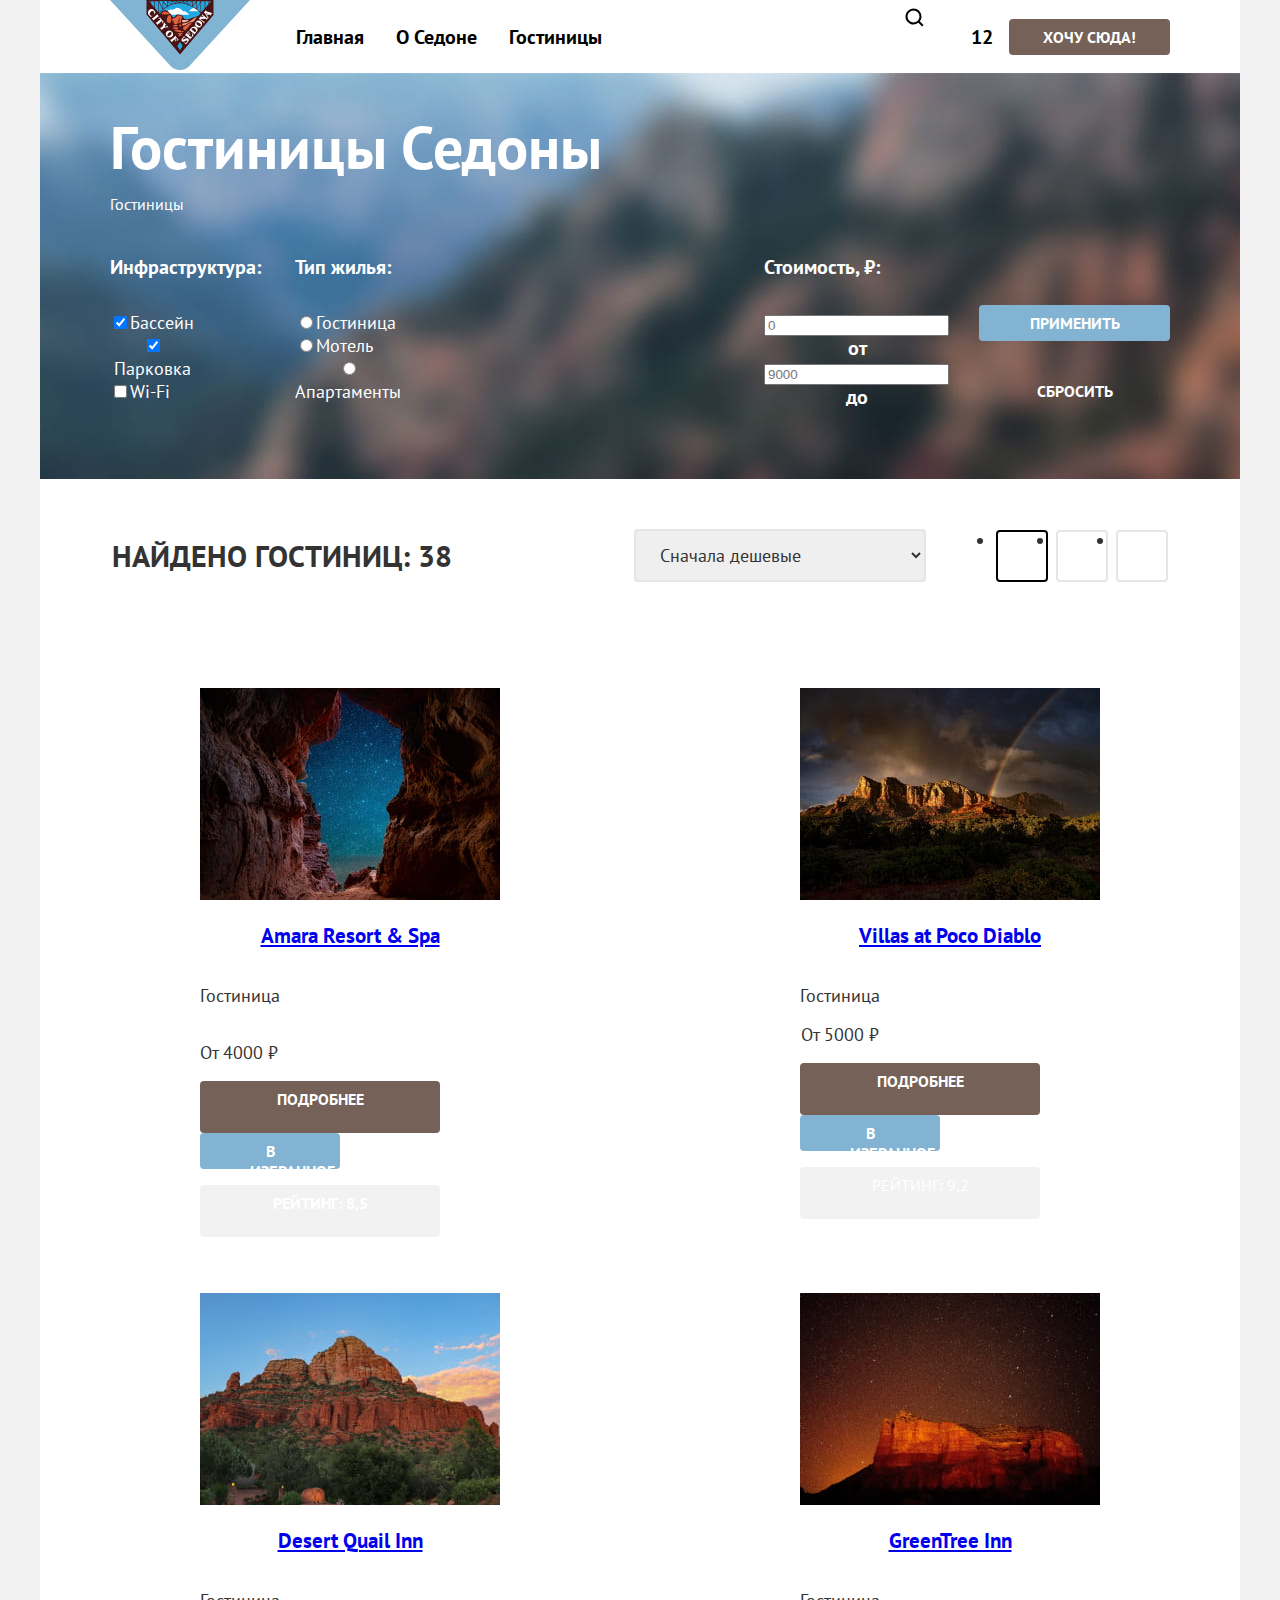
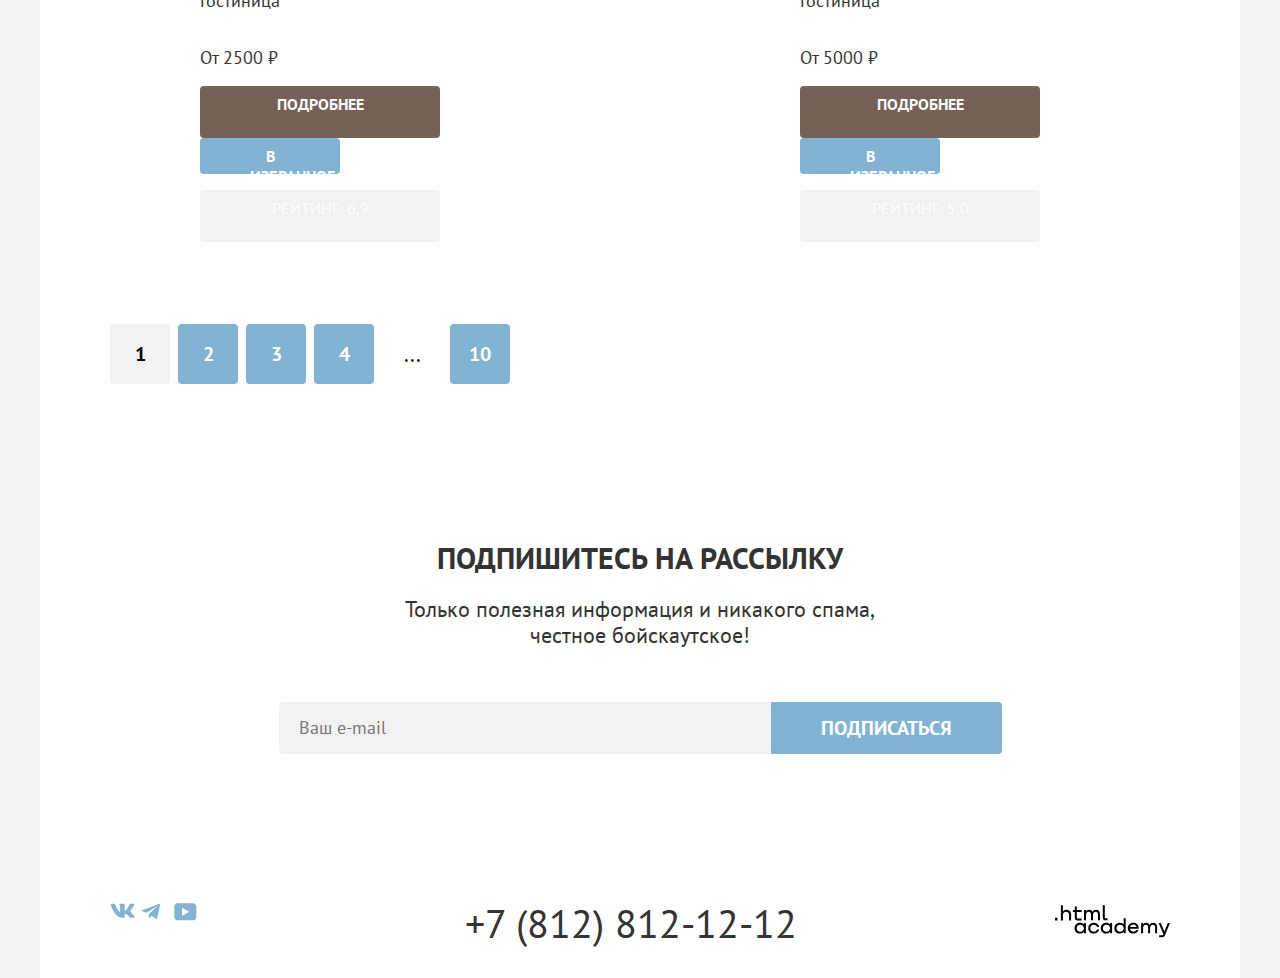
==== commit ff28f7e7: "добавляет флексы в каталог" ====
--- a/catalog.html
+++ b/catalog.html
@@ -8,278 +8,293 @@
   </head>
 
   <body>
-    <header class="page-header">
-      <nav class="navigation">
-        <a class="navigation-link" aria-current="page" href="index.html">
-          <img class="main-header-logo" src="images/header/logo.svg" alt="Логотип Седона">
-        </a>
-        <ul class="navigation-list">
-          <li class="navigation-item">
-            <a class="navigation-link" href="index.html" navigation-link-current">
-              Главная
-            </a>
-          </li>
-          <li class="navigation-item">
-            <a class="navigation-link" href="#">
-              О Седоне
-            </a>
-          </li>
-          <li class="navigation-item">
-            <a class="navigation-link" href="catalog.html">
-              Гостиницы
-            </a>
-          </li>
-        </ul>
-        <ul class="navigation-list navigation-user">
-          <li class="navigation-item">
-            <a class="navigation-link navigation-finder" href="#">
-              <span class="visually-hidden">Поиск</span>
-            </a>
-          </li>
-          <li class="navigation-item">
-            <a class="navigation-link" href="#">
-              <span class="visually-hidden navigation-fav">Добавлено в избранное</span>
-              <span class="likes-number">12</span>
-            </a>
-          </li>
-          <li class="navigation-item">
-            <a class="navigation-link navigation-button button" href="#">
-              <span class="visually-hidden">Хочу сюда!</span>
-            </a>
-          </li>
-        </ul>
-      </nav>
-    </header>
-    <main class="main-inner">
-      <section class="catalog-products">
-        <header class="inner-header">
-          <nav class="navigation">
+    <div class="container">
+      <header class="page-header">
+        <nav class="navigation">
+          <a class="header-logo" aria-current="page" href="index.html">
+            <img class="main-header-logo" src="images/header/logo.svg" alt="Логотип Седона" width="140" height="70">
+          </a>
+          <ul class="navigation-list">
+            <li class="navigation-item">
+              <a class="navigation-link" href="index.html">
+                Главная
+              </a>
+            </li>
+            <li class="navigation-item">
+              <a class="navigation-link" href="#">
+                О Седоне
+              </a>
+            </li>
+            <li class="navigation-item">
+              <a class="navigation-link navigation-link-current" href="#">
+                Гостиницы
+              </a>
+            </li>
+          </ul>
+          <ul class="navigation-list navigation-user">
+            <li class="navigation-item">
+              <a class="navigation-link navigation-finder" href="#">
+                <span class="visually-hidden">Поиск</span>
+              </a>
+            </li>
+            <li class="navigation-item">
+              <a class="navigation-link" href="#">
+                <span class="visually-hidden navigation-fav">Добавлено в избранное</span>
+                <span class="likes-number">12</span>
+              </a>
+            </li>
+            <li class="navigation-item">
+              <a class="navigation-link navigation-button" href="#">
+                Хочу сюда!
+              </a>
+            </li>
+          </ul>
+        </nav>
+      </header>
+      <main class="main-inner main-container">
+        <section class="catalog-products">
+          <header class="inner-header">
             <h1 class="main-inner-title">
               Гостиницы Седоны
             </h1>
-            <ul class="breadcrumbs">
-              <li class="breadcrumbs-item">
-                <a class="breadcrumbs-link" href="index.html" aria-current="page">
-                  <span class="visually-hidden">Главная</span>
+            <nav class="navigation">
+              <ul class="breadcrumbs">
+                <li class="breadcrumbs-item">
+                  <a class="breadcrumbs-link" href="index.html" aria-current="page">
+                    <span class="visually-hidden">Главная</span>
+                  </a>
+                </li>
+                <li class="breadcrumbs-item">
+                  <a class="breadcrumbs-link">Гостиницы</a>
+                </li>
+              </ul>
+            </nav>
+          </header>
+          <h2 class="visually-hidden">Фильтр по гостиницам Седоны</h2>
+          <form class="catalog-filter" action="https://echo.htmlacademy.ru/" method="get">
+            <div class="catalog-filter-wrapper">
+              <fieldset class="catalog-filter-group">
+                <legend class="catalog-filter-title">
+                  Инфраструктура:
+                </legend>
+                <ul class="catalog-filter-list">
+                  <li class="catalog-filter-item">
+                    <label class="control">
+                      <input class="control-input" type="checkbox" name="Pool" checked>Бассейн
+                    </label>
+                  </li>
+                  <li class="catalog-filter-item">
+                    <label class="control">
+                      <input class="control-input" type="checkbox" name="Parking" checked>Парковка
+                    </label>
+                  </li>
+                  <li class="catalog-filter-item">
+                    <label class="control">
+                      <input class="control-input" type="checkbox" name="Wi-Fi">Wi-Fi
+                    </label>
+                  </li>
+                </ul>
+              </fieldset>
+              <fieldset class="catalog-filter-group">
+                <legend class="catalog-filter-title">
+                  Тип жилья:
+                </legend>
+                <ul class="catalog-filter-list">
+                  <li class="catalog-filter-item">
+                    <label class="control">
+                      <input class="control-input" type="radio" name="hotel-type" value="Hotel">Гостиница
+                    </label>
+                  </li>
+                  <li class="catalog-filter-item">
+                    <label class="control">
+                      <input class="control-input" type="radio" name="hotel-type" value="Motel">Мотель
+                    </label>
+                  </li>
+                  <li class="catalog-filter-item">
+                    <label class="control">
+                      <input class="control-input" type="radio" name="hotel-type" value="Appartment">Апартаменты
+                    </label>
+                  </li>
+                </ul>
+              </fieldset>
+              <fieldset class="catalog-filter-group filter-group-price">
+                <legend class="catalog-filter-title">
+                  Стоимость, ₽:
+                </legend>
+                <label class="catalog-filter-title">
+                  <input class="field" type="number" name="catalog-filter-price" placeholder="0">от
+                </label>
+                <label class="catalog-filter-title">
+                  <input class="field" type="number" name="catalog-filter-price" placeholder="9000">до
+                </label>
+              </fieldset>
+              <fieldset class="catalog-filter-group catalog-filter-buttons">
+                <legend class="visually-hidden">
+                  Применить или сбросить фильтр
+                </legend>
+                <input class="button-apply navigation-link" type="submit" value="Применить">
+                <input class="button-reset navigation-link" type="reset" value="Сбросить">
+              </fieldset>
+            </div>
+          </form>
+        </section>
+        <section class="catalog-cards">
+          <fieldset class="catalog-sorting-field">
+            <legend class="visually-hidden">
+              Сортировка
+            </legend>
+            <h2 class="catalog-sorting-title">
+              Найдено гостиниц: <span class="hotel-list-number">38</span>
+            </h2>
+            <select class="sorting-select-control" name="sorting-select-control" aria-label="Сортировка">
+              <option value="cheap" selected>Сначала дешевые</option>
+              <option value="expensive">Сначала дорогие</option>
+            </select>
+            <ul class="sorting-buttons">
+              <li class="sorting-item">
+                <a class="sort-button sort-button-selected" href="#">
+                  <span class="visually-hidden">Показать карточками</span>
                 </a>
               </li>
-              <li class="breadcrumbs-item">
-                <a class="breadcrumbs-link">Гостиницы</a>
+              <li class="sorting-item">
+                <a class="sort-button" href="#">
+                  <span class="visually-hidden">Показать плиткой</span>
+                </a>
               </li>
-            </ul>
-          </nav>
-        </header>
-        <h2 class="visually-hidden">Фильтр по гостиницам Седоны</h2>
-        <form class="catalog-filter" action="https://echo.htmlacademy.ru/" method="get">
-          <fieldset class="catalog-filter-group">
-            <legend class="catalog-filter-title">
-              Инфраструктура:
-            </legend>
-            <ul class="catalog-filter-list">
-              <li class="catalog-filter-item">
-                <label class="control">
-                  <input class="control-input" type="checkbox" name="Pool" checked>Бассейн
-                </label>
-              </li>
-              <li class="catalog-filter-item">
-                <label class="control">
-                  <input class="control-input" type="checkbox" name="Parking" checked>Парковка
-                </label>
-              </li>
-              <li class="catalog-filter-item">
-                <label class="control">
-                  <input class="control-input" type="checkbox" name="Wi-Fi">Wi-Fi
-                </label>
+              <li class="sorting-item">
+                <a class="sort-button" href="#">
+                  <span class="visually-hidden">Показать списком</span>
+                </a>
               </li>
             </ul>
           </fieldset>
-          <fieldset class="catalog-filter-group">
-            <legend class="catalog-filter-title">
-              Тип жилья:
-            </legend>
-            <ul class="catalog-filter-list">
-              <li class="catalog-filter-item">
-                <label class="control">
-                  <input class="control-input" type="radio" name="hotel-type" value="Hotel">Гостиница
-                </label>
-              </li>
-              <li class="catalog-filter-item">
-                <label class="control">
-                  <input class="control-input" type="radio" name="hotel-type" value="Motel">Мотель
-                </label>
-              </li>
-              <li class="catalog-filter-item">
-                <label class="control">
-                  <input class="control-input" type="radio" name="hotel-type" value="Appartment">Апартаменты
-                </label>
-              </li>
-            </ul>
-          </fieldset>
-          <fieldset class="catalog-filter-group">
-            <legend class="catalog-filter-title">
-              Стоимость, ₽:
-            </legend>
-            <label class="catalog-filter-title">
-              <input class="field" type="number" name="catalog-filter-price" placeholder="0">от
-            </label>
-            <label class="catalog-filter-title">
-              <input class="field" type="number" name="catalog-filter-price" placeholder="9000">до
-            </label>
-          </fieldset>
-          <fieldset class="catalog-filter-group">
-            <legend class="visually-hidden">
-              Применить или сбросить фильтр
-            </legend>
-            <input class="button-apply navigation-link" type="submit" value="Применить">
-            <input class="button-reset navigation-link" type="reset" value="Сбросить">
-          </fieldset>
-        </form>
-      </section>
-      <section class="catalog-sorting">
-        <fieldset class="catalog-sorting-field">
-          <legend class="visually-hidden">
-            Сортировка
-          </legend>
-          <h2 class="catalog-sorting-title">
-            Найдено гостиниц: <span class="hotel-list-number">38</span>
-          </h2>
-          <select name="select-control" aria-label="Сортировка">
-            <option value="cheap" selected>Сначала дешевые</option>
-            <option value="expensive">Сначала дорогие</option>
-          </select>
-          <ul class="sorting-buttons">
-            <li>
-              <a class="button" href="#">
-                <span class="visually-hidden">Показать карточками</span>
-              </a>
-            </li>
-            <li>
-              <a class="button" href="#">
-                <span class="visually-hidden">Показать плиткой</span>
-              </a>
-            </li>
-            <li>
-              <a class="button" href="#">
-                <span class="visually-hidden">Показать списком</span>
-              </a>
-            </li>
-          </ul>
-        </fieldset>
-        <ul class="catalog-list">
-          <li class="catalog-card">
-            <a class="catalog-card-link" href="#" tabindex="-1">
-              <img class="catalog-card-image" src="images/catalog/hotel-1.jpg"
-                alt="Вид на ночное небо через расщелину из отеля Amara Resort & Spa" width="300px" height="212px">
-              <h3 class="catalog-card-title">Amara Resort & Spa</h3>
-            </a>
-            <p class="catalog-card-descriprion">Гостиница</p>
-            <p class="catalog-card-descriprion">От <span class="catalog-price-number">4000</span> ₽</p>
-            <a class="product-card-link navigation-link" href="#">Подробнее</a>
-            <button class="product-card-button navigation-link" type="button">в Избранное</button>
-            <a class="stars four-stars">
-              <span class="visually-hidden">4 звезды</span>
-            </a>
-            <p class="catalog-description navigation-link">Рейтинг: 8,5</p>
-          </li>
-          <li class="catalog-card">
-            <a class="catalog-card-link" href="#">
-              <img class="catalog-card-image" src="images/catalog/hotel-2.jpg"
-                alt="Вид на горы из отеля Villas at Poco Diablo" width="300px" height="212px">
-              <h3 class="catalog-card-title">Villas at Poco Diablo</h3>
-            </a>
-            <p class="catalog-card-descriprion">Гостиница</p>
-            <p class="catalog-card-descriprion">От <span class="catalog-price-number">5000</span> ₽</p>
-            <a class="product-card-link navigation-link" href="#">Подробнее</a>
-            <button class="product-card-button navigation-link" type="button" aria-pressed="true">в Избранное</button>
-            <div class="visually-hidden">4 звезды</div>
-            <p class="catalog-description">Рейтинг: 9,2</p>
-          </li>
-          <li class="catalog-card">
-            <a class="catalog-card-link" href="#">
-              <img class="catalog-card-image" src="images/catalog/hotel-3.jpg" alt="Вид из отеля Desert Quail Inn"
-                width="300px" height="212px">
-              <h3 class="catalog-card-title">Desert Quail Inn</h3>
-            </a>
-            <p class="catalog-card-descriprion">Гостиница</p>
-            <p class="catalog-card-descriprion">От <span class="catalog-price-number">2500</span> ₽</p>
-            <a class="product-card-link navigation-link" href="#">Подробнее</a>
-            <button class="product-card-button navigation-link" type="button" aria-pressed="true">в Избранное</button>
-            <div class="visually-hidden">3 звезды</div>
-            <p class="catalog-description">Рейтинг: 6,9</p>
-          </li>
-          <li class="catalog-card">
-            <a class="catalog-card-link" href="#">
-              <img class="catalog-card-image" src="images/catalog/hotel-4.jpg" alt="Вид из отеля GreenTree Inn"
-                width="300px" height="212px">
-              <h3 class="catalog-card-title">GreenTree Inn</h3>
-            </a>
-            <p class="catalog-card-descriprion">Гостиница</p>
-            <p class="catalog-card-descriprion">От <span class="catalog-price-number">5000</span> ₽</p>
-            <a class="product-card-link navigation-link" href="#">Подробнее</a>
-            <button class="product-card-button navigation-link" type="button" aria-pressed="true">в Избранное</button>
-            <div class="visually-hidden">2 звезды</div>
-            <p class="catalog-description">Рейтинг: 5,0</p>
-          </li>
-        </ul>
-        <ul class="pagination">
-          <li class="pagination-item">
-            <a class="pagination-link pagination-current">1</a>
-          </li>
-          <li class="pagination-item">
-            <a class="pagination-link" href="#">2</a>
-          </li>
-          <li class="pagination-item">
-            <a class="pagination-link" href="#">3</a>
-          </li>
-          <li class="pagination-item">
-            <a class="pagination-link" href="#">4</a>
-          </li>
-          <li class="pagination-item">
-            <a class="pagination-link pagination-next" href="#">
-              <span class="pagination-dots">...</span>
-            </a>
-          </li>
-          <li class="pagination-item">
-            <a class="pagination-link" href="#">10</a>
-          </li>
-        </ul>
-      </section>
-      <section class="subscribe">
-        <h2 class="subscribe-title">Подпишитесь на рассылку</h2>
-        <p class="subscribe-title-description">Только полезная информация и никакого спама, честное бойскаутское!</p>
-        <form class="subscribe-form" action="https://echo.htmlacademy.ru/" method="post">
-          <label class="visually-hidden" for="subscribe-email">E-mail:</label>
-          <input type="email" name="subscribe-email" id="subscribe-email" placeholder="Ваш e-mail" required>
-          <button class="navigation-link subscribe-button" type="submit">Подписаться</button>
-        </form>
-      </section>
-    </main>
-    <footer class="page-footer">
-      <section class="socials">
-        <h2 class="visually-hidden">Социальные сети</h2>
-        <ul class="socials-list">
-          <li class="socials-item">
-            <a class="navigation-link vk-logo" href="https://vk.com/htmlacademy">
-              <span class="visually-hidden">В Контакте</span></a>
-          </li>
-          <li class="socials-item">
-            <a class="navigation-link telegram-logo" href="https://t.me/htmlacademy">
-              <span class="visually-hidden" lang="en">Telegram</span></a>
-          </li>
-          <li class="socials-item">
-            <a class="navigation-link yt-logo" href="https://www.youtube.com/user/htmlacademyru">
-              <span class="visually-hidden" lang="en">YouTube</span></a>
-          </li>
-        </ul>
+          <ul class="catalog-card-list">
+            <li class="catalog-card">
+              <a class="catalog-card-link" href="#" tabindex="-1">
+                <img class="catalog-card-image" src="images/catalog/hotel-1.jpg"
+                  alt="Вид на ночное небо через расщелину из отеля Amara Resort & Spa" width="300px" height="212px">
+                <h3 class="catalog-card-title">Amara Resort & Spa</h3>
+              </a>
+              <p class="catalog-card-descriprion">Гостиница</p>
+              <p class="catalog-card-descriprion">От <span class="catalog-price-number">4000</span> ₽</p>
+              <a class="product-card-link navigation-link" href="#">Подробнее</a>
+              <button class="product-card-button navigation-link" type="button">в Избранное</button>
+              <a class="stars four-stars">
+                <span class="visually-hidden">4 звезды</span>
+              </a>
+              <p class="catalog-description navigation-link">Рейтинг: 8,5</p>
+            </li>
+            <li class="catalog-card">
+              <a class="catalog-card-link" href="#">
+                <img class="catalog-card-image" src="images/catalog/hotel-2.jpg"
+                  alt="Вид на горы из отеля Villas at Poco Diablo" width="300px" height="212px">
+                <h3 class="catalog-card-title">Villas at Poco Diablo</h3>
+              </a>
+              <div class="catalog-card-item-wrapper">
+                <p class="catalog-card-descriprion">Гостиница</p>
+                <p class="catalog-card-descriprion">От <span class="catalog-price-number">5000</span> ₽</p>
+              </div>
+              <div class="catalog-card-item-wrapper">
+                <a class="product-card-link navigation-link" href="#">Подробнее</a>
+                <button class="product-card-button navigation-link" type="button" aria-pressed="true">в
+                  Избранное</button>
+              </div>
+              <div class="catalog-card-item-wrapper">
+                <div class="visually-hidden">4 звезды</div>
+                <p class="catalog-description">Рейтинг: 9,2</p>
+              </div>
+            </li>
+            <li class="catalog-card">
+              <a class="catalog-card-link" href="#">
+                <img class="catalog-card-image" src="images/catalog/hotel-3.jpg" alt="Вид из отеля Desert Quail Inn"
+                  width="300px" height="212px">
+                <h3 class="catalog-card-title">Desert Quail Inn</h3>
+              </a>
+              <p class="catalog-card-descriprion">Гостиница</p>
+              <p class="catalog-card-descriprion">От <span class="catalog-price-number">2500</span> ₽</p>
+              <a class="product-card-link navigation-link" href="#">Подробнее</a>
+              <button class="product-card-button navigation-link" type="button" aria-pressed="true">в Избранное</button>
+              <div class="visually-hidden">3 звезды</div>
+              <p class="catalog-description">Рейтинг: 6,9</p>
+            </li>
+            <li class="catalog-card">
+              <a class="catalog-card-link" href="#">
+                <img class="catalog-card-image" src="images/catalog/hotel-4.jpg" alt="Вид из отеля GreenTree Inn"
+                  width="300px" height="212px">
+                <h3 class="catalog-card-title">GreenTree Inn</h3>
+              </a>
+              <p class="catalog-card-descriprion">Гостиница</p>
+              <p class="catalog-card-descriprion">От <span class="catalog-price-number">5000</span> ₽</p>
+              <a class="product-card-link navigation-link" href="#">Подробнее</a>
+              <button class="product-card-button navigation-link" type="button" aria-pressed="true">в Избранное</button>
+              <div class="visually-hidden">2 звезды</div>
+              <p class="catalog-description">Рейтинг: 5,0</p>
+            </li>
+          </ul>
+          <ul class="pagination">
+            <li class="pagination-item">
+              <a class="pagination-link pagination-current">1</a>
+            </li>
+            <li class="pagination-item">
+              <a class="pagination-link" href="#">2</a>
+            </li>
+            <li class="pagination-item">
+              <a class="pagination-link" href="#">3</a>
+            </li>
+            <li class="pagination-item">
+              <a class="pagination-link" href="#">4</a>
+            </li>
+            <li class="pagination-item">
+              <a class="pagination-link pagination-next" href="#">
+                <span class="pagination-dots">...</span>
+              </a>
+            </li>
+            <li class="pagination-item">
+              <a class="pagination-link" href="#">10</a>
+            </li>
+          </ul>
+        </section>
+        <section class="subscribe">
+          <h2 class="subscribe-title main-title">Подпишитесь на рассылку</h2>
+          <p class="subscribe-title-description main-description">Только полезная информация и никакого спама,<br>
+            честное бойскаутское!</p>
+          <form class="subscribe-form" action="https://echo.htmlacademy.ru/" method="post">
+            <label class="visually-hidden" for="subscribe-email">Укажите вашу электронную почту</label>
+            <input type="email" class="subscribe-field" name="subscribe-email" id="subscribe-email" class="email-field"
+              placeholder="Ваш e-mail" required>
+            <button class="navigation-link subscribe-button" type="submit">Подписаться</button>
+          </form>
+        </section>
+      </main>
+      <footer class="page-footer">
+        <section class="socials">
+          <h2 class="visually-hidden">Социальные сети</h2>
+          <ul class="socials-list">
+            <li class="socials-item">
+              <a class="navigation-link vk-logo" href="https://vk.com/htmlacademy">
+                <span class="visually-hidden">В Контакте</span></a>
+            </li>
+            <li class="socials-item">
+              <a class="navigation-link telegram-logo" href="https://t.me/htmlacademy">
+                <span class="visually-hidden" lang="en">Telegram</span></a>
+            </li>
+            <li class="socials-item">
+              <a class="navigation-link yt-logo" href="https://www.youtube.com/user/htmlacademyru">
+                <span class="visually-hidden" lang="en">YouTube</span></a>
+            </li>
+          </ul>
+        </section>
         <address class="footer-contacts-address">
           <a class="contacts-phone" href="tel:88128121212">+7 (812) 812-12-12</a>
         </address>
-        <a class="academy-logo" href="https://www.htmlacademy.ru">
-          <img class="academy-logo" src="images/footer/htmlacademy.svg" alt="Логотип HTML Academy" width="115px"
-            height="33px">
-        </a>
-      </section>
-    </footer>
+        <div class="footer-logo">
+          <a class="academy-logo" href="https://www.htmlacademy.ru">
+            <img src="images/footer/htmlacademy.svg" alt="Логотип HTML Academy" width="115px" height="33px">
+          </a>
+        </div>
+      </footer>
+    </div>
   </body>
 
+
 </html>
--- a/styles/styles.css
+++ b/styles/styles.css
@@ -14,26 +14,59 @@
   font-display: swap;
 }
 
+html {
+  height: 100%;
+}
+
 body {
+  margin: 0;
+  display: flex;
+  flex-direction: column;
+  min-height: 100%;
   font-family: "PT Sans", sans-serif;
   font-size: 18px;
   line-height: 21px;
   text-align: center;
   color: #333333;
   background-color: #f2f2f2;
-  margin: 0;
-  max-width: 1200px;
-  height: 100%;
+}
+
+.container {
+  margin: 0 auto;
+  width: 1200px;
+  background-color: #ffffff;
+}
+
+.main-container {
+  flex-grow: 1;
 }
 
 .page-header {
+  padding: 0 70px;
   color: #000000;
-  background-color: #ffffff;
+}
+
+.visually-hidden {
+  position: absolute;
+  width: 1px;
+  height: 1px;
+  margin: -1px;
+  border: 0;
+  padding: 0;
+  white-space: nowrap;
+  clip-path: inset(100%);
+  clip: rect(0 0 0 0);
+  overflow: hidden;
+}
+
+.navigation {
+  display: flex;
+  margin: 0 auto;
+  column-gap: 30px;
 }
 
 .main-header-logo {
-  width: 140px;
-  height: 70px;
+  margin-bottom: -1px;
 }
 
 .navigation-link-current {
@@ -42,13 +75,30 @@
   text-decoration-color: #000000;
 }
 
+.navigation-item {
+  margin: 0;
+}
+
 .navigation-list {
-  margin: 0;
-  padding: 0;
-  list-style: none;
+  display: flex;
+  flex-wrap: wrap;
+  flex-grow: 1;
+  margin: 0;
+  padding: 0;
+  list-style-type: none;
+  align-items: center;
+  max-width: 500px;
+}
+
+.navigation-user {
+  max-width: 300px;
+  margin-left: auto;
+  justify-content: flex-end;
 }
 
 .navigation-link {
+  display: block;
+  padding: 20px 16px;
   font-family: "PT Sans", sans-serif;
   font-size: 20px;
   line-height: 24px;
@@ -57,12 +107,18 @@
   color: inherit;
   text-decoration: none;
   text-transform: capitalize;
-
+  background-color: #ffffff;
+}
+
+.navigation-user .navigation-link {
+  min-width: 18px;
+  min-height: 18px;
 }
 
 .navigation-finder {
   background-image: url("../images/header/finder.svg");
   background-repeat: no-repeat;
+
 }
 
 .navigation-fav {
@@ -73,11 +129,11 @@
 .navigation-button {
   background-color: #756157;
   color: #ffffff;
-  height: 160px;
-  width: 36px;
+  min-width: 160px;
   font-size: 16px;
   line-height: 20px;
-  padding: 8px 50px 8px 50px;
+  font-weight: 700;
+  padding: 8px 34px;
   text-transform: uppercase;
   border-radius: 4px;
   border: none;
@@ -85,6 +141,7 @@
 
 .hero-background {
   padding-top: 51px;
+  padding-bottom: 82px;
   color: #ffffff;
   background-color: #333333;
   background-image: url("../images/index/index-background-vector.svg"),
@@ -97,15 +154,46 @@
 .hero-image {
   display: block;
   margin: 0 auto;
-  width: 458px;
-  height: 352px;
-  padding-bottom: 82px;
 }
 
 /* Advantages */
 
 .advantages {
   background-color: #ffffff;
+}
+
+.advantages-list {
+  display: flex;
+  flex-wrap: wrap;
+  padding: 0;
+  margin: 0;
+  list-style-type: none;
+}
+
+.advantages-wrapper {
+  min-height: 385px;
+  width: 400px;
+  padding: 85px;
+  display: flex;
+  flex-direction: column;
+  box-sizing: border-box;
+  align-items: center;
+  justify-content: center;
+}
+
+.advantages-main-title-wrapper {
+  padding: 69px;
+  margin: 0 auto;
+}
+
+.advantages-item {
+  display: flex;
+  min-height: 385px;
+}
+
+.advantages-img {
+  display: block;
+  object-fit: contain;
 }
 
 .advantages-main-title {
@@ -113,6 +201,8 @@
   line-height: 36px;
   font-weight: 700;
   text-transform: uppercase;
+  margin: 0;
+  margin-bottom: 25px;
 }
 
 .advantages-main-description {
@@ -120,6 +210,7 @@
   line-height: 26px;
   font-weight: 400;
   color: #333333;
+  margin: 0;
 }
 
 .advantages-title {
@@ -127,16 +218,15 @@
   line-height: 28px;
   font-weight: 700;
   text-transform: uppercase;
+  margin: 0;
+  margin-bottom: 62px;
 }
 
 .advantages-description {
   font-weight: 400;
-}
-
-.advantages-img {
-  width: 800px;
-  height: 385px;
-}
+  margin: 0;
+}
+
 
 .background-color-dark .advantages-title,
 .background-color-dark .advantages-description {
@@ -147,6 +237,26 @@
 
 .services {
   background-color: #ffffff;
+}
+
+.services-list {
+  display: flex;
+  flex-wrap: wrap;
+  padding: 0;
+  margin: 0;
+  list-style-type: none;
+}
+
+.services-item {
+  min-height: 225px;
+  width: 230px;
+  align-content: center;
+  padding: 81px 85px;
+}
+
+.services-main-title-wrapper {
+  padding: 64px;
+  margin: 0 auto;
 }
 
 .services-main-title {
@@ -154,12 +264,15 @@
   line-height: 36px;
   font-weight: 700;
   text-transform: uppercase;
+  margin: 0;
+  margin-bottom: 20px;
 }
 
 .services-main-description {
   font-size: 22px;
   line-height: 26px;
   font-weight: 400;
+  margin: 0;
 }
 
 .services-title {
@@ -167,19 +280,19 @@
   line-height: 28px;
   font-weight: 700;
   text-transform: uppercase;
+  margin: 0;
+  margin-bottom: 30px;
 }
 
 .services-description {
   font-weight: 400;
-}
-
-.services-item {
-  background-color: #ffffff;
+  margin: 0;
 }
 
 /* hotels-search */
 
 .hotels-search {
+  padding: 96px;
   background-color: #ffffff;
 }
 
@@ -188,6 +301,8 @@
   line-height: 36px;
   font-weight: 700;
   text-transform: uppercase;
+  margin: 0;
+  margin-bottom: 20px;
 }
 
 .hotels-search-description {
@@ -195,16 +310,18 @@
   line-height: 26px;
   font-weight: 400;
   color: #333333;
+  margin: 0;
+  margin-bottom: 54px;
 }
 
 .hotels-search-button {
   font-size: 20px;
   line-height: 36px;
-  height: 376px;
-  width: 52px;
+  font-weight: 700;
+  max-width: 376px;
   background-color: #756157;
   border-radius: 4px;
-  padding: 8px 50px 8px 50px;
+  padding: 8px 50px;
   color: #ffffff;
   text-transform: uppercase;
   text-decoration: none;
@@ -217,11 +334,10 @@
   padding-bottom: 104px;
 }
 
-.subscribe-img {
-  background-image: url("../images/index/subscribe-background.jpg");
-  background-size: cover;
-  background-repeat: no-repeat;
-  color: #ffffff;
+.subscribe-form {
+  display: flex;
+  justify-content: center;
+  margin: 0 auto;
 }
 
 .subscribe-title {
@@ -229,13 +345,31 @@
   line-height: 36px;
   font-weight: 700;
   text-transform: uppercase;
-}
-
-.subscribe-description {
+  color: #333333;
+  margin: 0;
+  margin-bottom: 20px;
+}
+
+.subscribe-title-description {
   font-size: 22px;
   line-height: 26px;
   font-weight: 400;
   color: #333333;
+  margin: 0;
+  margin-bottom: 54px;
+}
+
+.subscribe-img {
+  background-image: url("../images/index/subscribe-background.jpg");
+  background-color: #123869;
+  background-size: cover;
+  background-repeat: no-repeat;
+  color: #ffffff;
+}
+
+.subscribe-img .subscribe-title-description,
+.subscribe-img .subscribe-title {
+  color: #ffffff;
 }
 
 .subscribe-button {
@@ -244,24 +378,29 @@
   line-height: 36px;
   font-weight: 700;
   text-align: center;
-  width: 232px;
-  height: 52px;
   background-color: #82b3d3;
-  padding: 8px 50px 8px 50px;
+  padding: 8px 50px;
   color: #ffffff;
   text-transform: uppercase;
   border-radius: 0 4px 4px 0;
   border: none;
 }
 
-#subscribe-email {
+.subscribe-form .subscribe-field {
+  padding: 14px 20px;
+  width: 452px;
+  border-radius: 4px 0 0 4px;
+  border: none;
+  font-family: "PT Sans", sans-serif;
+  font-size: 18px;
+  line-height: 24px;
   background-color: #f2f2f2;
-  width: 452px;
-  height: 52px;
-  color: #000000;
-  padding: 12px;
-  border-radius: 4px 0px 0px 4px;
-}
+}
+
+.subscribe-form .subscribe-field-img {
+  background-color: #ffffff;
+}
+
 
 /* Catalog */
 
@@ -269,9 +408,31 @@
   background-color: #ffffff;
 }
 
+.catalog-filter-wrapper {
+  display: flex;
+  flex-wrap: wrap;
+  padding: 0;
+  margin: 0;
+  gap: 30px;
+}
+
+.catalog-filter-list {
+  display: flex;
+  flex-wrap: wrap;
+  padding: 0;
+  margin: 0;
+  list-style-type: none;
+}
+
+.catalog-filter-group {
+  width: 155px;
+  border: 0;
+  margin: 0;
+  padding: 0;
+}
+
 .catalog-products {
-  margin-top: 64px;
-  padding: 35px 70px 70px 70px;
+  padding: 35px 70px 70px;
   color: #ffffff;
   background-color: #333333;
   background-image: url("../images/catalog/catalog-background.jpg");
@@ -279,22 +440,47 @@
   background-repeat: no-repeat;
 }
 
+.breadcrumbs {
+  display: flex;
+  list-style-type: none;
+  margin: 0;
+  margin-bottom: 40px;
+  padding: 0;
+  font-size: 16px;
+}
+
 .main-inner-title {
   font-size: 60px;
   line-height: 78px;
   font-weight: 700;
+  margin: 0;
+  margin-bottom: 8px;
+  text-align: start;
 }
 
 .catalog-filter-title {
   font-size: 20px;
   line-height: 24px;
   font-weight: 700;
+  margin: 0;
+  margin-bottom: 32px;
+  padding: 0;
+  text-align: start;
 }
 
 .catalog-filter-item {
   font-size: 18px;
   line-height: 23px;
   font-weight: 400;
+  margin-right: 70px;
+}
+
+.filter-group-price {
+  margin-left: auto;
+}
+
+.catalog-filter-buttons {
+  margin-top: auto;
 }
 
 .button-apply {
@@ -304,16 +490,18 @@
   height: 36px;
   background-color: #82b3d3;
   padding: 8px 50px 8px 50px;
-  color: #ffffff;
   text-transform: uppercase;
   border-radius: 4px;
   border: none;
+  margin-bottom: 32px;
 }
 
 .button-reset {
   background-color: transparent;
   font-size: 16px;
   line-height: 20px;
+  padding: 8px 50px 8px 50px;
+  text-transform: uppercase;
   width: 191px;
   height: 36px;
   border: none;
@@ -321,8 +509,87 @@
 
 /* catalog-sorting */
 
+.sorting-select-control {
+  padding: 12px 20px;
+  margin: 0;
+  min-width: 292px;
+  font-family: "PT Sans", sans-serif;
+  font-size: 18px;
+  font-weight: 400;
+  line-height: 21px;
+  color: #333333;
+  border-radius: 4px;
+  border: 2px solid #e5e5e5;
+}
+
+.catalog-cards {
+  padding: 50px 70px 60px;
+}
+
+.catalog-sorting-title {
+  font-size: 30px;
+  line-height: 36px;
+  font-weight: 700;
+  margin: 0;
+  flex-grow: 1;
+  text-transform: uppercase;
+  text-align: left;
+}
+
+.catalog-sorting-field {
+  display: flex;
+  flex-wrap: wrap;
+  padding: 0;
+  border: 0;
+  margin-bottom: 40px;
+  gap: 70px;
+  align-items: center;
+}
+
+.sorting-buttons {
+  display: flex;
+  flex-wrap: wrap;
+  padding: 0;
+  margin: 0;
+  gap: 8px;
+}
+
+.sort-button {
+  display: flex;
+  justify-content: center;
+  align-items: center;
+  min-width: 48px;
+  min-height: 48px;
+  border-radius: 4px;
+  border: 2px solid #e5e5e5;
+}
+
+.sort-button-selected {
+  border-color: #000000;
+}
 
 /* catalog-list */
+
+.catalog-card-list {
+  display: flex;
+  flex-wrap: wrap;
+  justify-content: space-between;
+  margin: 0;
+  list-style-type: none;
+  padding: 46px 70px;
+}
+
+.catalog-card {
+  min-height: 385px;
+  width: 300px;
+  display: flex;
+  flex-direction: column;
+  box-sizing: border-box;
+  align-items: baseline;
+  margin-right: 20px;
+  padding: 20px;
+  border: 1px #000000;
+}
 
 .product-card-link,
 .product-card-button,
@@ -350,21 +617,39 @@
 
 /* pagination */
 
+.pagination {
+  display: flex;
+  flex-wrap: wrap;
+  gap: 8px;
+  margin: 0;
+  padding: 0;
+  list-style-type: none;
+}
+
 .pagination-item {
   font-size: 20px;
   line-height: 36px;
   font-weight: 700;
-  width: 60px;
-  height: 60px;
-  color: #ffffff;
+}
+
+.pagination-link {
+  display: flex;
+  align-items: center;
+  justify-content: center;
+  text-decoration: none;
+  color: #ffffff;
+  background-color: #82b3d3;
   border-radius: 4px;
+  min-width: 60px;
+  min-height: 60px;
   border: none;
 }
 
-.pagination-link {
-  text-decoration: none;
-  color: #ffffff;
-  background-color: #82b3d3;
+.pagination-dots {
+  color: #000000;
+  font-size: 22px;
+  line-height: 26px;
+  font-weight: 400;
 }
 
 .pagination-next {
@@ -376,15 +661,6 @@
   color: #000000;
 }
 
-
-
-/* поменять фон метки правильно
-.control:checked + .control::after{
-  background-color: #ffffff;
-  color: #f2f2f2;
-}
-*/
-
 /* background-colors */
 
 .background-color-light {
@@ -402,8 +678,35 @@
 /* footer */
 
 .page-footer {
-  padding: 35px 70px 45px 80px;
+  display: flex;
+  justify-content: space-between;
+  padding: 45px 70px 35px;
   background-color: #ffffff;
+  margin: 0 auto;
+  align-items: center;
+}
+
+.socials-list {
+  display: flex;
+  flex-wrap: wrap;
+  padding: 0;
+  margin: 0;
+  list-style-type: none;
+  max-width: 150px;
+}
+
+.socials-link {
+  width: 47px;
+  height: 40px;
+}
+
+
+.footer-contacts-address {
+  width: 400px;
+}
+
+.academy-logo {
+  align-items: center;
 }
 
 .vk-logo {
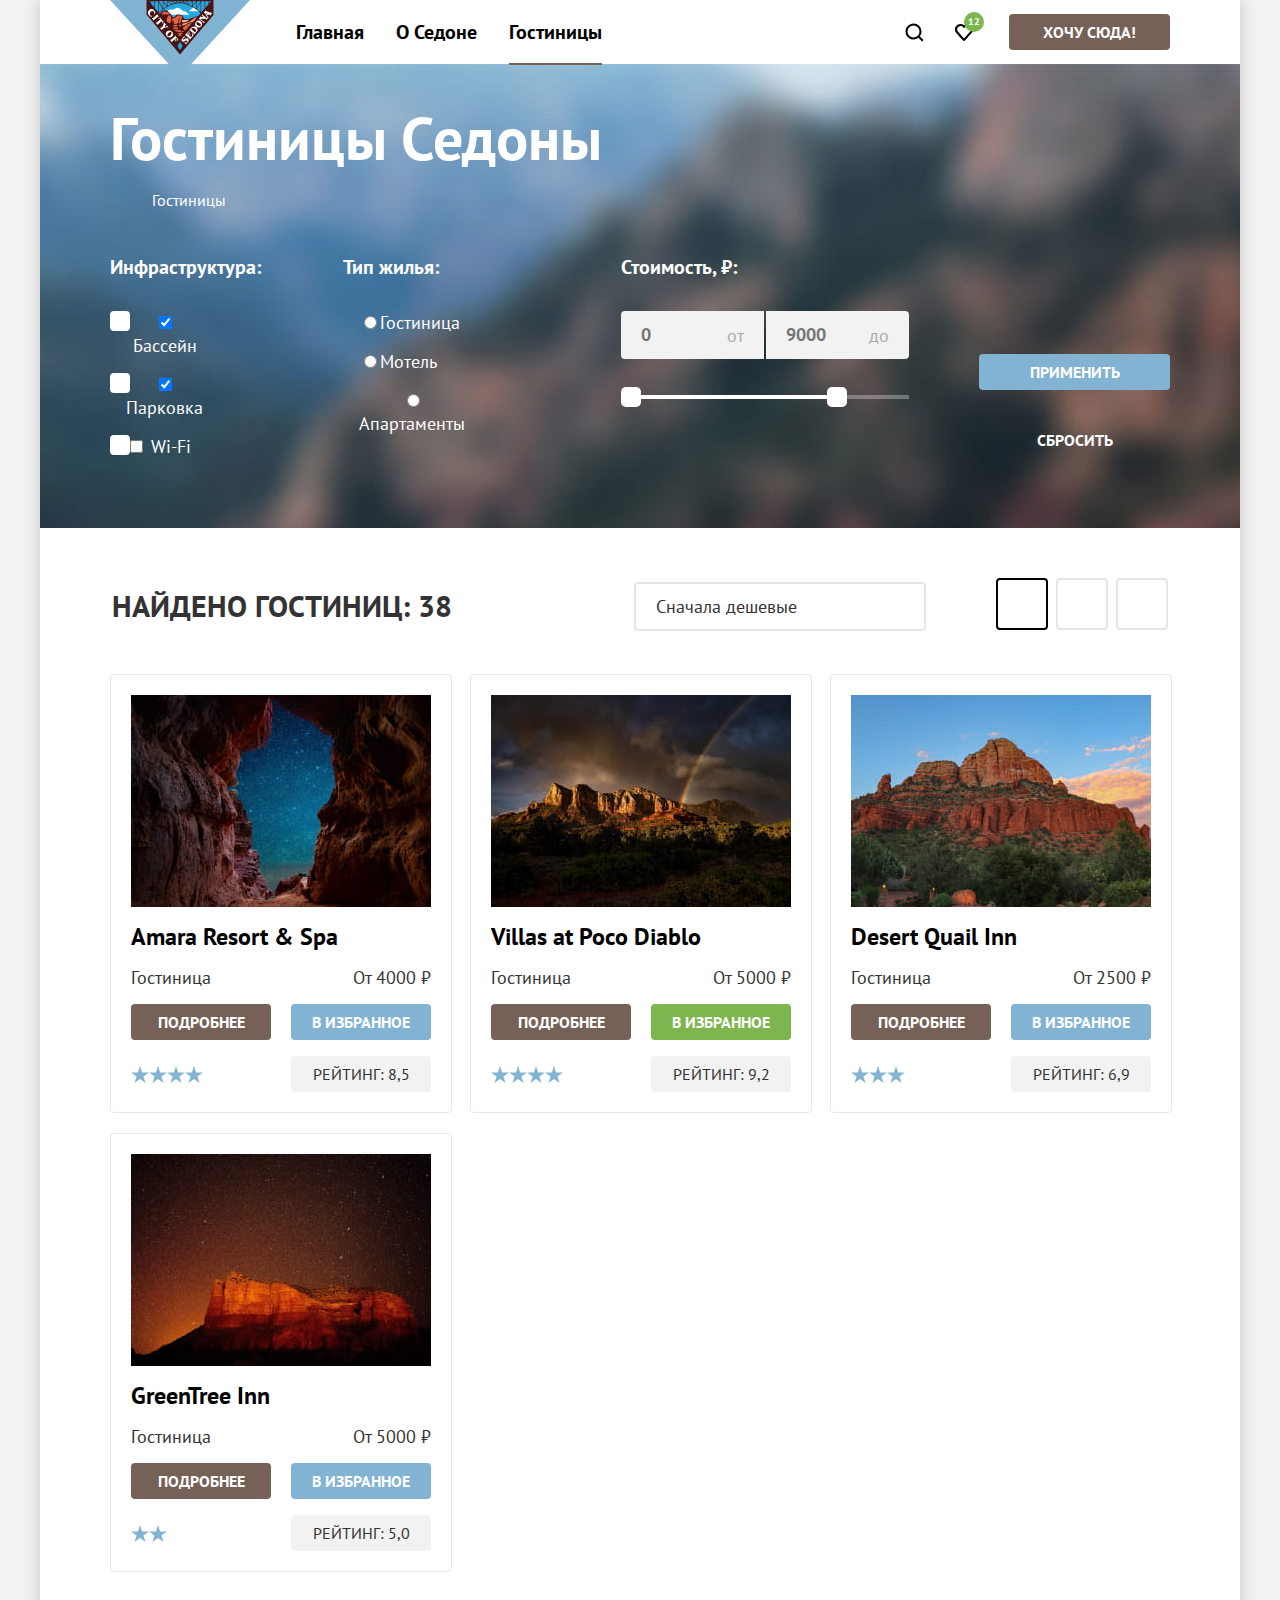
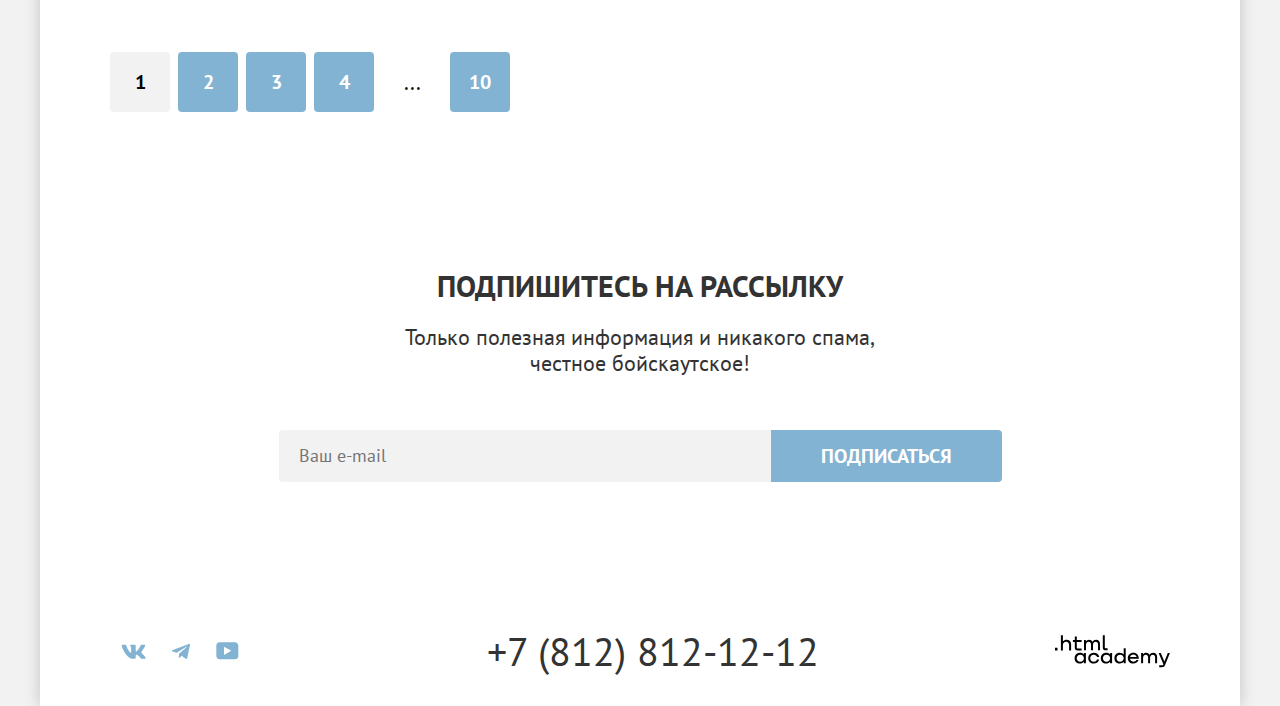
==== commit 1dcaa207: "добавляет слайдер" ====
--- a/catalog.html
+++ b/catalog.html
@@ -57,18 +57,16 @@
             <h1 class="main-inner-title">
               Гостиницы Седоны
             </h1>
-            <nav class="navigation">
-              <ul class="breadcrumbs">
-                <li class="breadcrumbs-item">
-                  <a class="breadcrumbs-link" href="index.html" aria-current="page">
-                    <span class="visually-hidden">Главная</span>
-                  </a>
-                </li>
-                <li class="breadcrumbs-item">
-                  <a class="breadcrumbs-link">Гостиницы</a>
-                </li>
-              </ul>
-            </nav>
+            <ul class="breadcrumbs">
+              <li class="breadcrumbs-item">
+                <a class="breadcrumbs-link" href="index.html">
+                  <span class="visually-hidden">Главная</span>
+                </a>
+              </li>
+              <li class="breadcrumbs-item">
+                <a class="breadcrumbs-link">Гостиницы</a>
+              </li>
+            </ul>
           </header>
           <h2 class="visually-hidden">Фильтр по гостиницам Седоны</h2>
           <form class="catalog-filter" action="https://echo.htmlacademy.ru/" method="get">
@@ -80,17 +78,23 @@
                 <ul class="catalog-filter-list">
                   <li class="catalog-filter-item">
                     <label class="control">
-                      <input class="control-input" type="checkbox" name="Pool" checked>Бассейн
-                    </label>
-                  </li>
-                  <li class="catalog-filter-item">
-                    <label class="control">
-                      <input class="control-input" type="checkbox" name="Parking" checked>Парковка
-                    </label>
-                  </li>
-                  <li class="catalog-filter-item">
-                    <label class="control">
-                      <input class="control-input" type="checkbox" name="Wi-Fi">Wi-Fi
+                      <input class="control-input" type="checkbox" name="Pool" checked>
+                      <span class="control-mark"></span>
+                      <span class="control-label">Бассейн</span>
+                    </label>
+                  </li>
+                  <li class="catalog-filter-item">
+                    <label class="control">
+                      <input class="control-input" type="checkbox" name="Parking" checked>
+                      <span class="control-mark"></span>
+                      <span class="control-label">Парковка</span>
+                    </label>
+                  </li>
+                  <li class="catalog-filter-item">
+                    <label class="control">
+                      <input class="control-input" type="checkbox" name="Wi-Fi">
+                      <span class="control-mark"></span>
+                      <span class="control-label">Wi-Fi</span>
                     </label>
                   </li>
                 </ul>
@@ -121,19 +125,29 @@
                 <legend class="catalog-filter-title">
                   Стоимость, ₽:
                 </legend>
-                <label class="catalog-filter-title">
-                  <input class="field" type="number" name="catalog-filter-price" placeholder="0">от
-                </label>
-                <label class="catalog-filter-title">
-                  <input class="field" type="number" name="catalog-filter-price" placeholder="9000">до
-                </label>
+                <div class="catalog-range-wrapper">
+                  <label class="catalog-filter-range">
+                    <input class="range-field" type="number" name="catalog-min-price" placeholder="0"><span
+                      class="range-label-text">от</span>
+                  </label>
+                  <label class="catalog-filter-range">
+                    <input class="range-field" type="number" name="catalog-max-price" placeholder="9000"><span
+                      class="range-label-text">до</span>
+                  </label>
+                </div>
+                <div class="range-scale">
+                  <div class="range-bar" style="left: 0; width: 226px;">
+                    <button type="button" class="range-toggle toggle-min"><span class="visually-hidden">Изменить минимальную цену.</span></button>
+                    <button type="button" class="range-toggle toggle-max"><span class="visually-hidden">Изменить максимальную цену.</span></button>
+                  </div>
+                </div>
               </fieldset>
               <fieldset class="catalog-filter-group catalog-filter-buttons">
                 <legend class="visually-hidden">
                   Применить или сбросить фильтр
                 </legend>
-                <input class="button-apply navigation-link" type="submit" value="Применить">
-                <input class="button-reset navigation-link" type="reset" value="Сбросить">
+                <button class="button-apply button" type="submit">Применить</button>
+                <button class="button-reset button" type="reset">Сбросить</button>
               </fieldset>
             </div>
           </form>
@@ -152,17 +166,17 @@
             </select>
             <ul class="sorting-buttons">
               <li class="sorting-item">
-                <a class="sort-button sort-button-selected" href="#">
+                <a class="sort-button sort-tile-button sort-button-selected" href="#">
+                  <span class="visually-hidden">Показать плиткой</span>
+                </a>
+              </li>
+              <li class="sorting-item">
+                <a class="sort-button sort-card-button" href="#">
                   <span class="visually-hidden">Показать карточками</span>
                 </a>
               </li>
               <li class="sorting-item">
-                <a class="sort-button" href="#">
-                  <span class="visually-hidden">Показать плиткой</span>
-                </a>
-              </li>
-              <li class="sorting-item">
-                <a class="sort-button" href="#">
+                <a class="sort-button sort-list-button" href="#">
                   <span class="visually-hidden">Показать списком</span>
                 </a>
               </li>
@@ -170,65 +184,69 @@
           </fieldset>
           <ul class="catalog-card-list">
             <li class="catalog-card">
-              <a class="catalog-card-link" href="#" tabindex="-1">
+              <a class="catalog-card-link-image" href="#">
                 <img class="catalog-card-image" src="images/catalog/hotel-1.jpg"
                   alt="Вид на ночное небо через расщелину из отеля Amara Resort & Spa" width="300px" height="212px">
-                <h3 class="catalog-card-title">Amara Resort & Spa</h3>
-              </a>
+              </a>
+              <h3 class="catalog-card-title">Amara Resort & Spa</h3>
               <p class="catalog-card-descriprion">Гостиница</p>
-              <p class="catalog-card-descriprion">От <span class="catalog-price-number">4000</span> ₽</p>
-              <a class="product-card-link navigation-link" href="#">Подробнее</a>
-              <button class="product-card-button navigation-link" type="button">в Избранное</button>
-              <a class="stars four-stars">
+              <p class="catalog-card-price">От <span class="catalog-card-price catalog-card-price-number">4000</span> ₽
+              </p>
+              <a class="catalog-card-link-detailed button" href="#">Подробнее</a>
+              <button class="catalog-card-button-fav button" type="button">в Избранное</button>
+              <div class="stars four-stars">
                 <span class="visually-hidden">4 звезды</span>
-              </a>
-              <p class="catalog-description navigation-link">Рейтинг: 8,5</p>
+              </div>
+              <p class="catalog-card-rating">Рейтинг: 8,5</p>
             </li>
             <li class="catalog-card">
-              <a class="catalog-card-link" href="#">
+              <a class="catalog-card-link-image" href="#">
                 <img class="catalog-card-image" src="images/catalog/hotel-2.jpg"
                   alt="Вид на горы из отеля Villas at Poco Diablo" width="300px" height="212px">
-                <h3 class="catalog-card-title">Villas at Poco Diablo</h3>
-              </a>
-              <div class="catalog-card-item-wrapper">
-                <p class="catalog-card-descriprion">Гостиница</p>
-                <p class="catalog-card-descriprion">От <span class="catalog-price-number">5000</span> ₽</p>
+              </a>
+              <h3 class="catalog-card-title">Villas at Poco Diablo</h3>
+              <p class="catalog-card-descriprion">Гостиница</p>
+              <p class="catalog-card-price">От <span class="catalog-card-price catalog-card-price-number">5000</span>
+                ₽</p>
+              <a class="catalog-card-link-detailed button" href="#">Подробнее</a>
+              <button class="catalog-card-button-fav catalog-card-button-selected button" type="button">в
+                Избранное</button>
+              <div class="stars four-stars">
+                <span class="visually-hidden">4 звезды</span>
               </div>
-              <div class="catalog-card-item-wrapper">
-                <a class="product-card-link navigation-link" href="#">Подробнее</a>
-                <button class="product-card-button navigation-link" type="button" aria-pressed="true">в
-                  Избранное</button>
-              </div>
-              <div class="catalog-card-item-wrapper">
-                <div class="visually-hidden">4 звезды</div>
-                <p class="catalog-description">Рейтинг: 9,2</p>
-              </div>
+              <p class="catalog-card-rating">Рейтинг: 9,2</p>
             </li>
             <li class="catalog-card">
-              <a class="catalog-card-link" href="#">
+              <a class="catalog-card-link-image" href="#">
                 <img class="catalog-card-image" src="images/catalog/hotel-3.jpg" alt="Вид из отеля Desert Quail Inn"
                   width="300px" height="212px">
-                <h3 class="catalog-card-title">Desert Quail Inn</h3>
-              </a>
+              </a>
+              <h3 class="catalog-card-title">Desert Quail Inn</h3>
               <p class="catalog-card-descriprion">Гостиница</p>
-              <p class="catalog-card-descriprion">От <span class="catalog-price-number">2500</span> ₽</p>
-              <a class="product-card-link navigation-link" href="#">Подробнее</a>
-              <button class="product-card-button navigation-link" type="button" aria-pressed="true">в Избранное</button>
-              <div class="visually-hidden">3 звезды</div>
-              <p class="catalog-description">Рейтинг: 6,9</p>
+              <p class="catalog-card-price">От <span class="catalog-card-price catalog-card-price-number">2500</span> ₽
+              </p>
+              <a class="catalog-card-link-detailed button" href="#">Подробнее</a>
+              <button class="catalog-card-button-fav button" type="button">в Избранное</button>
+              <div class="stars three-stars">
+                <span class="visually-hidden">3 звезды</span>
+              </div>
+              <p class="catalog-card-rating">Рейтинг: 6,9</p>
             </li>
             <li class="catalog-card">
-              <a class="catalog-card-link" href="#">
+              <a class="catalog-card-link-image" href="#">
                 <img class="catalog-card-image" src="images/catalog/hotel-4.jpg" alt="Вид из отеля GreenTree Inn"
                   width="300px" height="212px">
-                <h3 class="catalog-card-title">GreenTree Inn</h3>
-              </a>
+              </a>
+              <h3 class="catalog-card-title">GreenTree Inn</h3>
               <p class="catalog-card-descriprion">Гостиница</p>
-              <p class="catalog-card-descriprion">От <span class="catalog-price-number">5000</span> ₽</p>
-              <a class="product-card-link navigation-link" href="#">Подробнее</a>
-              <button class="product-card-button navigation-link" type="button" aria-pressed="true">в Избранное</button>
-              <div class="visually-hidden">2 звезды</div>
-              <p class="catalog-description">Рейтинг: 5,0</p>
+              <p class="catalog-card-price">От <span class="catalog-card-price catalog-card-price-number">5000</span> ₽
+              </p>
+              <a class="catalog-card-link-detailed button" href="#">Подробнее</a>
+              <button class="catalog-card-button-fav button" type="button" aria-pressed="true">в Избранное</button>
+              <div class="stars two-stars">
+                <span class="visually-hidden">2 звезды</span>
+              </div>
+              <p class="catalog-card-rating">Рейтинг: 5,0</p>
             </li>
           </ul>
           <ul class="pagination">
@@ -271,15 +289,15 @@
           <h2 class="visually-hidden">Социальные сети</h2>
           <ul class="socials-list">
             <li class="socials-item">
-              <a class="navigation-link vk-logo" href="https://vk.com/htmlacademy">
+              <a class="socials-link vk-logo" href="https://vk.com/htmlacademy">
                 <span class="visually-hidden">В Контакте</span></a>
             </li>
             <li class="socials-item">
-              <a class="navigation-link telegram-logo" href="https://t.me/htmlacademy">
+              <a class="socials-link telegram-logo" href="https://t.me/htmlacademy">
                 <span class="visually-hidden" lang="en">Telegram</span></a>
             </li>
             <li class="socials-item">
-              <a class="navigation-link yt-logo" href="https://www.youtube.com/user/htmlacademyru">
+              <a class="socials-link yt-logo" href="https://www.youtube.com/user/htmlacademyru">
                 <span class="visually-hidden" lang="en">YouTube</span></a>
             </li>
           </ul>
@@ -287,11 +305,9 @@
         <address class="footer-contacts-address">
           <a class="contacts-phone" href="tel:88128121212">+7 (812) 812-12-12</a>
         </address>
-        <div class="footer-logo">
-          <a class="academy-logo" href="https://www.htmlacademy.ru">
-            <img src="images/footer/htmlacademy.svg" alt="Логотип HTML Academy" width="115px" height="33px">
-          </a>
-        </div>
+        <a class="academy-logo" href="https://www.htmlacademy.ru">
+          <img src="images/footer/htmlacademy.svg" alt="Логотип HTML Academy" width="115px" height="33px">
+        </a>
       </footer>
     </div>
   </body>
--- a/styles/styles.css
+++ b/styles/styles.css
@@ -35,6 +35,8 @@
   margin: 0 auto;
   width: 1200px;
   background-color: #ffffff;
+  min-height: 100%;
+  box-shadow: 0 0 15px 0 rgba(0, 0, 0, 0.2);
 }
 
 .main-container {
@@ -59,6 +61,160 @@
   overflow: hidden;
 }
 
+/* buttons */
+
+.button {
+  display: block;
+  color: #ffffff;
+  font-size: 16px;
+  line-height: 20px;
+  font-weight: 700;
+  text-transform: uppercase;
+  border-radius: 4px;
+  border: none;
+  cursor: pointer;
+  padding-top: 8px;
+  padding-bottom: 8px;
+  font-family: inherit;
+  background-color: #82b3d3;
+  text-decoration: none;
+  text-align: center;
+  outline: none;
+}
+
+.navigation-button:hover,
+.hotels-search-button:hover,
+.catalog-card-link-detailed:hover {
+  background-color: #615048;
+}
+
+.navigation-button:focus-visible,
+.hotels-search-button:focus-visible,
+.catalog-card-link-detailed:focus-visible {
+  background-color: #615048;
+}
+
+@supports not selector(:focus-visible) {
+
+  .navigation-button:focus,
+  .hotels-search-button:focus,
+  .catalog-card-link-detailed:focus {
+    background-color: #615048;
+  }
+}
+
+.navigation-button:active,
+.hotels-search-button:active,
+.catalog-card-link-detailed:active {
+  background-color: #756157;
+  color: rgba(255, 255, 255, 0.3);
+}
+
+.subscribe-button:disabled,
+.button-apply:disabled,
+.catalog-card-button-fav:disabled .navigation-button:disabled,
+.hotels-search-button:disabled,
+.catalog-card-link-detailed {
+  background-color: #e5e5e5;
+}
+
+.subscribe-button:hover,
+.catalog-card-button-fav:hover,
+.pagination-link:hover,
+.button-apply:hover {
+  background-color: #68a2ca;
+}
+
+.subscribe-button:focus-visible,
+.catalog-card-button-fav:focus-visible,
+.pagination-link:focus-visible,
+.button-apply:focus-visible {
+  background-color: #68a2ca;
+}
+
+@supports not selector(:focus-visible) {
+
+  .subscribe-button:focus,
+  .catalog-card-button-fav:focus,
+  .pagination-link:focus,
+  .button-apply:focus {
+    background-color: #68a2ca;
+  }
+}
+
+.subscribe-button:active,
+.catalog-card-button-fav:active,
+.pagination-link:active,
+.button-apply:active {
+  background-color: #82b3d3;
+  color: rgba(255, 255, 255, 0.3);
+}
+
+.catalog-card-button-selected:hover {
+  background-color: #6c9e42;
+}
+
+.catalog-card-button-selected:focus-visible {
+  background-color: #6c9e42;
+}
+
+@supports not selector(:focus-visible) {
+  .catalog-card-button-selected:focus {
+    background-color: #6c9e42;
+  }
+}
+
+.catalog-card-button-selected:active {
+  background-color: #7db54f;
+  color: rgba(255, 255, 255, 0.3);
+}
+
+.button-reset:hover {
+  opacity: 0.6;
+}
+
+.button-reset:focus-visible {
+  outline: 3px solid #83b3d3;
+}
+
+@supports not selector(:focus-visible) {
+  .button-reset:focus {
+    outline: 3px solid #83b3d3;
+  }
+}
+
+.button-reset:active {
+  opacity: 0.3;
+}
+
+.pagination-current:hover,
+.pagination-current:focus-visible,
+.pagination-current:active {
+  background-color: #f2f2f2;
+  color: #000000;
+}
+
+@supports not selector(:focus-visible) {
+  .pagination-current:focus {
+    background-color: #f2f2f2;
+  }
+}
+
+.pagination-next:hover,
+.pagination-next:focus-visible,
+.pagination-next:active {
+  background-color: transparent;
+  color: #000000;
+}
+
+@supports not selector(:focus-visible) {
+  .pagination-next:focus {
+    background-color: transparent;
+  }
+}
+
+/* Navigation */
+
 .navigation {
   display: flex;
   margin: 0 auto;
@@ -66,13 +222,24 @@
 }
 
 .main-header-logo {
-  margin-bottom: -1px;
+  margin-bottom: -10px;
 }
 
 .navigation-link-current {
+  position: relative;
   text-decoration: underline;
   text-underline-offset: 21px;
   text-decoration-color: #000000;
+}
+
+.navigation-link-current::before {
+  position: absolute;
+  content: "";
+  width: auto;
+  bottom: -1px;
+  left: 16px;
+  right: 16px;
+  border-bottom: 2px solid #756257;
 }
 
 .navigation-item {
@@ -99,7 +266,7 @@
 .navigation-link {
   display: block;
   padding: 20px 16px;
-  font-family: "PT Sans", sans-serif;
+  font-family: inherit;
   font-size: 20px;
   line-height: 24px;
   font-weight: 700;
@@ -108,22 +275,55 @@
   text-decoration: none;
   text-transform: capitalize;
   background-color: #ffffff;
+  background-position: center;
+}
+
+.navigation-link:focus-visible {
+  outline: 2px solid #68a2ca;
+  outline-offset: -10px;
+}
+
+.navigation-button:focus-visible {
+  outline-offset: 0;
+}
+
+.header-logo:focus-visible {
+  outline: 2px solid #68a2ca;
+  outline-offset: -10px;
 }
 
 .navigation-user .navigation-link {
   min-width: 18px;
-  min-height: 18px;
-}
-
-.navigation-finder {
+  min-height: 20px;
+}
+
+.navigation-user .navigation-item:nth-child(1) .navigation-link {
   background-image: url("../images/header/finder.svg");
+  background-position: center;
   background-repeat: no-repeat;
-
-}
-
-.navigation-fav {
+}
+
+.navigation-user .navigation-item:nth-child(2) .navigation-link {
   background-image: url("../images/header/like.svg");
+  background-position: center;
   background-repeat: no-repeat;
+  margin-right: 20px;
+  position: relative;
+}
+
+.likes-number {
+  position: absolute;
+  padding: 5px 4px;
+  color: #ffffff;
+  font-size: 10px;
+  line-height: 10px;
+  text-align: center;
+  right: 5px;
+  top: 10px;
+  max-width: 20px;
+  max-height: 20px;
+  border-radius: 50%;
+  background-color: #7db54f;
 }
 
 .navigation-button {
@@ -189,6 +389,7 @@
 .advantages-item {
   display: flex;
   min-height: 385px;
+  text-align: center;
 }
 
 .advantages-img {
@@ -214,12 +415,45 @@
 }
 
 .advantages-title {
+  position: relative;
   font-size: 24px;
   line-height: 28px;
   font-weight: 700;
   text-transform: uppercase;
   margin: 0;
   margin-bottom: 62px;
+  text-align: center;
+}
+
+/*
+не пойму какой лучше вариант
+
+
+.advantages-title::after {
+  position: absolute;
+  content: "";
+  width: 60px;
+  height: 2px;
+  margin-top: 30px;
+  margin-left: -30px;
+  bottom: -30px;
+  left: 50%;
+  background-color: currentColor;
+  opacity: 0.3;
+} */
+
+.advantages-title::after {
+  position: absolute;
+  content: "";
+  width: 60px;
+  height: 2px;
+  margin: auto;
+  transform: translateY(30px);
+  top: 50px;
+  right: 0;
+  left: 0;
+  background-color: currentColor;
+  opacity: 0.3;
 }
 
 .advantages-description {
@@ -254,6 +488,29 @@
   padding: 81px 85px;
 }
 
+.services-title::before {
+  content: "";
+  display: block;
+  width: 80px;
+  height: 80px;
+  margin: 0 auto;
+  margin-bottom: 30px;
+  background-repeat: no-repeat;
+  background-position: center;
+}
+
+.home-vector::before {
+  background-image: url("../images/index/index-home.svg");
+}
+
+.food-vector::before {
+  background-image: url("../images/index/food.svg");
+}
+
+.gift-vector::before {
+  background-image: url("../images/index/gift.svg");
+}
+
 .services-main-title-wrapper {
   padding: 64px;
   margin: 0 auto;
@@ -321,10 +578,10 @@
   max-width: 376px;
   background-color: #756157;
   border-radius: 4px;
-  padding: 8px 50px;
   color: #ffffff;
   text-transform: uppercase;
   text-decoration: none;
+  margin: 0 auto;
 }
 
 /* subscribe */
@@ -373,7 +630,7 @@
 }
 
 .subscribe-button {
-  font-family: "PT Sans", sans-serif;
+  font-family: inherit;
   font-size: 20px;
   line-height: 36px;
   font-weight: 700;
@@ -391,7 +648,7 @@
   width: 452px;
   border-radius: 4px 0 0 4px;
   border: none;
-  font-family: "PT Sans", sans-serif;
+  font-family: inherit;
   font-size: 18px;
   line-height: 24px;
   background-color: #f2f2f2;
@@ -413,7 +670,7 @@
   flex-wrap: wrap;
   padding: 0;
   margin: 0;
-  gap: 30px;
+  gap: 70px;
 }
 
 .catalog-filter-list {
@@ -426,9 +683,21 @@
 
 .catalog-filter-group {
   width: 155px;
-  border: 0;
-  margin: 0;
-  padding: 0;
+  border: none;
+  margin: 0;
+  padding: 0;
+}
+
+.filter-group-price {
+  margin-left: auto;
+}
+
+.catalog-range-wrapper {
+  display: flex;
+  padding: 0;
+  margin: 0;
+  max-width: 288px;
+  gap: 2px;
 }
 
 .catalog-products {
@@ -440,15 +709,6 @@
   background-repeat: no-repeat;
 }
 
-.breadcrumbs {
-  display: flex;
-  list-style-type: none;
-  margin: 0;
-  margin-bottom: 40px;
-  padding: 0;
-  font-size: 16px;
-}
-
 .main-inner-title {
   font-size: 60px;
   line-height: 78px;
@@ -466,6 +726,10 @@
   margin-bottom: 32px;
   padding: 0;
   text-align: start;
+}
+
+.catalog-filter-list {
+  list-style-type: none;
 }
 
 .catalog-filter-item {
@@ -475,8 +739,111 @@
   margin-right: 70px;
 }
 
-.filter-group-price {
-  margin-left: auto;
+.catalog-filter-item:not(:last-child) {
+  margin-bottom: 16px;
+}
+
+.control-mark {
+  position: absolute;
+  left: 0;
+  width: 20px;
+  height: 20px;
+  border: none;
+  border-radius: 4px;
+  background-color: #ffffff;
+}
+
+.control {
+  position: relative;
+  display: block;
+  padding-left: 16px;
+}
+
+.range-field {
+  margin: 0;
+  margin-bottom: 36px;
+  font: inherit;
+  line-height: 24px;
+  font-weight: 700;
+  padding: 12px 20px;
+  background-color: #f2f2f2;
+  border: none;
+  width: 143px;
+  box-sizing: border-box;
+  appearance: textfield;
+}
+
+.range-field::-webkit-outer-spin-button,
+.range-field::-webkit-inner-spin-button {
+  appearance: none;
+  margin: 0;
+}
+
+.catalog-filter-range {
+  position: relative;
+}
+
+.range-scale {
+  position: relative;
+  height: 4px;
+  background-color: rgba(255, 255, 255, 0.3);
+}
+
+.range-bar {
+  position: absolute;
+  height: 4px;
+  background-color: #ffffff;
+}
+
+.range-toggle {
+  position: absolute;
+  width: 20px;
+  height: 20px;
+  border-radius: 5px;
+  border: none;
+  background-color: #ffffff;
+  cursor: pointer;
+}
+
+.range-toggle:focus-visible {
+  outline: 3px solid #83b3d3;
+  box-shadow: 0 4px 10px 0 rgba(0, 0, 0, 0.25);
+}
+
+.range-toggle:active {
+  outline: 2px solid #83b3d3;
+  box-shadow: 0 7px 15px 0 rgba(0, 0, 0, 0.4);
+}
+
+.toggle-min {
+  left: 0;
+  top: -8px;
+}
+
+.toggle-max {
+  right: 0;
+  top: -8px;
+}
+
+.range-label-text {
+  position: absolute;
+  top: 24px;
+  transform: translateY(-50%);
+  right: 20px;
+  color: #000000;
+  opacity: 0.3;
+}
+
+.range-field:focus-visible {
+  outline: 3px solid #83b3d3;
+}
+
+.range-field[name="catalog-min-price"] {
+  border-radius: 4px 0 0 4px;
+}
+
+.range-field[name="catalog-max-price"] {
+  border-radius: 0 4px 4px 0;
 }
 
 .catalog-filter-buttons {
@@ -507,61 +874,172 @@
   border: none;
 }
 
+
+/* breadcrumbs */
+
+.breadcrumbs {
+  display: flex;
+  list-style-type: none;
+  margin: 0;
+  margin-bottom: 40px;
+  padding: 0;
+  font-size: 16px;
+}
+
+.breadcrumbs-item {
+  display: flex;
+  align-items: center;
+}
+
+.breadcrumbs-link {
+  cursor: pointer;
+}
+
+.breadcrumbs-item:first-child::before {
+  width: 12px;
+  height: 12px;
+  content: "";
+  background-image: url("../images/catalog/catalog-home.svg");
+  background-repeat: no-repeat;
+  background-position: center;
+}
+
+.breadcrumbs-item:not(:last-child)::after {
+  width: 10px;
+  height: 10px;
+  content: "";
+  margin: 10px;
+  background-image: url("../images/catalog/arrow-right.svg");
+  background-repeat: no-repeat;
+  background-position: center;
+}
+
+.breadcrumbs-link:hover,
+.breadcrumbs-item:first-child:hover::before {
+  opacity: 0.6;
+}
+
+.breadcrumbs-link:active,
+.breadcrumbs-item:first-child:active::before {
+  opacity: 0.3;
+}
+
+
 /* catalog-sorting */
+
+.catalog-cards {
+  padding: 50px 70px 60px;
+}
+
+.catalog-sorting-field {
+  display: flex;
+  padding: 0;
+  border: 0;
+  margin-bottom: 40px;
+  gap: 70px;
+  align-items: center;
+}
+
+.catalog-sorting-title {
+  font-size: 30px;
+  line-height: 36px;
+  font-weight: 700;
+  margin: 0;
+  max-width: 500px;
+  text-transform: uppercase;
+  text-align: left;
+}
 
 .sorting-select-control {
   padding: 12px 20px;
-  margin: 0;
-  min-width: 292px;
-  font-family: "PT Sans", sans-serif;
+  margin-left: auto;
+  width: 292px;
+  font-family: inherit;
   font-size: 18px;
   font-weight: 400;
   line-height: 21px;
   color: #333333;
   border-radius: 4px;
   border: 2px solid #e5e5e5;
-}
-
-.catalog-cards {
-  padding: 50px 70px 60px;
-}
-
-.catalog-sorting-title {
-  font-size: 30px;
-  line-height: 36px;
-  font-weight: 700;
-  margin: 0;
-  flex-grow: 1;
-  text-transform: uppercase;
-  text-align: left;
-}
-
-.catalog-sorting-field {
+  appearance: none;
+  background-color: transparent;
+  background-image: url("../images/catalog/arrow-down.svg");
+  background-repeat: no-repeat;
+  background-position: right 16px center;
+  outline: none;
+  cursor: pointer;
+}
+
+.sorting-select-control:hover {
+  border-color: #68a2ca;
+}
+
+.sorting-select-control:focus-visible {
+  border-color: #68a2ca;
+}
+
+@supports not selector(:focus-visible) {
+  .sorting-select-control:focus {
+    border-color: #68a2ca;
+  }
+}
+
+.sorting-select-control:disabled {
+  opacity: 0.3;
+}
+
+.sort-button:hover {
+  border-color: #000000;
+}
+
+.sort-button:focus-visible {
+  border-color: #68a2ca;
+}
+
+@supports not selector(:focus-visible) {
+  .sort-button:focus {
+    border-color: #68a2ca;
+  }
+}
+
+.sort-button:active {
+  border-color: #000000;
+}
+
+.sorting-buttons {
   display: flex;
   flex-wrap: wrap;
   padding: 0;
-  border: 0;
-  margin-bottom: 40px;
-  gap: 70px;
-  align-items: center;
-}
-
-.sorting-buttons {
-  display: flex;
-  flex-wrap: wrap;
-  padding: 0;
   margin: 0;
   gap: 8px;
+  max-width: 240px;
+}
+
+.sorting-item {
+  list-style-type: none;
 }
 
 .sort-button {
-  display: flex;
-  justify-content: center;
-  align-items: center;
+  display: inline-block;
   min-width: 48px;
   min-height: 48px;
   border-radius: 4px;
   border: 2px solid #e5e5e5;
+  background-repeat: no-repeat;
+  background-position: center;
+  outline: none;
+}
+
+.sort-card-button {
+  background-image: url("../images/catalog/vector-sorting-card.svg");
+}
+
+.sort-tile-button {
+  background-image: url("../images/catalog/vector-sorting-tile.svg");
+}
+
+.sort-list-button {
+  background-image: url("../images/catalog/vector-sorting-list.svg");
 }
 
 .sort-button-selected {
@@ -571,49 +1049,125 @@
 /* catalog-list */
 
 .catalog-card-list {
-  display: flex;
-  flex-wrap: wrap;
-  justify-content: space-between;
-  margin: 0;
+  display: grid;
+  padding: 0;
+  width: 1060px;
+  gap: 20px;
+  grid-template-columns: repeat(3, 340px);
+  margin: 0 auto;
   list-style-type: none;
-  padding: 46px 70px;
+  margin-bottom: 80px;
 }
 
 .catalog-card {
   min-height: 385px;
   width: 300px;
-  display: flex;
-  flex-direction: column;
-  box-sizing: border-box;
-  align-items: baseline;
-  margin-right: 20px;
+  display: grid;
+  grid-template-columns: 140px 140px;
+  grid-template-rows: min-content 1fr auto;
+  gap: 16px 20px;
   padding: 20px;
-  border: 1px #000000;
-}
-
-.product-card-link,
-.product-card-button,
-.catalog-description {
+  border: 1px solid #e6e6e6;
+  border-radius: 4px;
+  text-align: left;
+}
+
+.catalog-card-image {
+  display: block;
+  object-fit: contain;
+}
+
+.catalog-card-link-image:focus-visible {
+  outline: 2px solid #68a2ca;
+}
+
+.catalog-card-link-image {
+  grid-column: 1 / -1;
+}
+
+.catalog-card-title {
+  grid-column: span 2;
+  text-decoration: none;
+  text-transform: none;
+  text-align: left;
+  margin: 0;
+  font-size: 24px;
+  font-weight: 700;
+  line-height: 28px;
+  margin-bottom: auto;
+  color: #000000;
+}
+
+.catalog-card-item-wrapper {
+  grid-column: 1 / -1;
+}
+
+.catalog-card-descriprion {
+  margin: 0;
+}
+
+.catalog-card-price {
+  margin: 0;
+  margin-left: auto;
+}
+
+.product-card-button-fav {
+  background-color: #82b3d3;
+}
+
+.catalog-card-link-detailed {
+  background-color: #756157;
+}
+
+.catalog-card-button-selected {
+  background-color: #7db54f;
+}
+
+.catalog-card-rating {
+  margin: 0;
+  color: #333333;
+  background-color: #f2f2f2;
+  display: block;
   font-size: 16px;
   line-height: 20px;
-  width: 140px;
-  height: 36px;
-  background-color: #756157;
-  padding: 8px 50px 8px 50px;
-  color: #ffffff;
+  font-weight: 400;
   text-transform: uppercase;
   border-radius: 4px;
   border: none;
-}
-
-.product-card-button {
-  background-color: #82b3d3;
+  padding-top: 8px;
+  padding-bottom: 8px;
+  font-family: inherit;
+  text-decoration: none;
+  text-align: center;
 }
 
 .catalog-description {
   background-color: #f2f2f2;
 }
 
+.stars,
+.one-star {
+  background-image: url("../images/catalog/star.svg");
+  width: 18px;
+  background-repeat: repeat-x;
+  background-position-y: center;
+}
+
+.two-stars {
+  width: 36px;
+}
+
+.three-stars {
+  width: 54px;
+}
+
+.four-stars {
+  width: 72px;
+}
+
+.five-stars {
+  width: 90px;
+}
 
 /* pagination */
 
@@ -643,6 +1197,7 @@
   min-width: 60px;
   min-height: 60px;
   border: none;
+  outline: none;
 }
 
 .pagination-dots {
@@ -696,8 +1251,10 @@
 }
 
 .socials-link {
+  display: block;
   width: 47px;
   height: 40px;
+  background-position: center;
 }
 
 
@@ -705,8 +1262,8 @@
   width: 400px;
 }
 
-.academy-logo {
-  align-items: center;
+.academy-logo img {
+  display: block;
 }
 
 .vk-logo {
@@ -732,3 +1289,59 @@
   text-decoration: none;
   color: inherit;
 }
+
+.socials-link:hover {
+  filter: brightness(0) saturate(100%) invert(74%) sepia(8%) saturate(2531%) hue-rotate(173deg) brightness(82%) contrast(91%);
+}
+
+.socials-link:focus-visible {
+  filter: brightness(0) saturate(100%) invert(74%) sepia(8%) saturate(2531%) hue-rotate(173deg) brightness(82%) contrast(91%);
+}
+
+@supports not selector(:focus-visible) {
+  .socials-link:focus {
+    filter: brightness(0) saturate(100%) invert(74%) sepia(8%) saturate(2531%) hue-rotate(173deg) brightness(82%) contrast(91%);
+  }
+}
+
+.socials-link:active {
+  opacity: 0.3;
+}
+
+.footer-contacts-address:hover {
+  color: #756157;
+}
+
+.footer-contacts-address:focus-visible {
+  color: #756157;
+}
+
+@supports not selector(:focus-visible) {
+  .footer-contacts-address:focus {
+    color: #756157;
+  }
+}
+
+.footer-contacts-address:active {
+  color: #756157;
+  opacity: 0.3;
+}
+
+.academy-logo:hover {
+  filter: brightness(0) saturate(100%) invert(35%) sepia(40%) saturate(232%) hue-rotate(336deg) brightness(99%) contrast(84%);
+}
+
+.academy-logo:focus-visible {
+  filter: brightness(0) saturate(100%) invert(35%) sepia(40%) saturate(232%) hue-rotate(336deg) brightness(99%) contrast(84%);
+}
+
+@supports not selector(:focus-visible) {
+  .academy-logo:focus {
+    filter: brightness(0) saturate(100%) invert(35%) sepia(40%) saturate(232%) hue-rotate(336deg) brightness(99%) contrast(84%);
+  }
+}
+
+.academy-logo:active {
+  filter: brightness(0) saturate(100%) invert(35%) sepia(40%) saturate(232%) hue-rotate(336deg) brightness(99%) contrast(84%);
+  opacity: 0.3;
+}
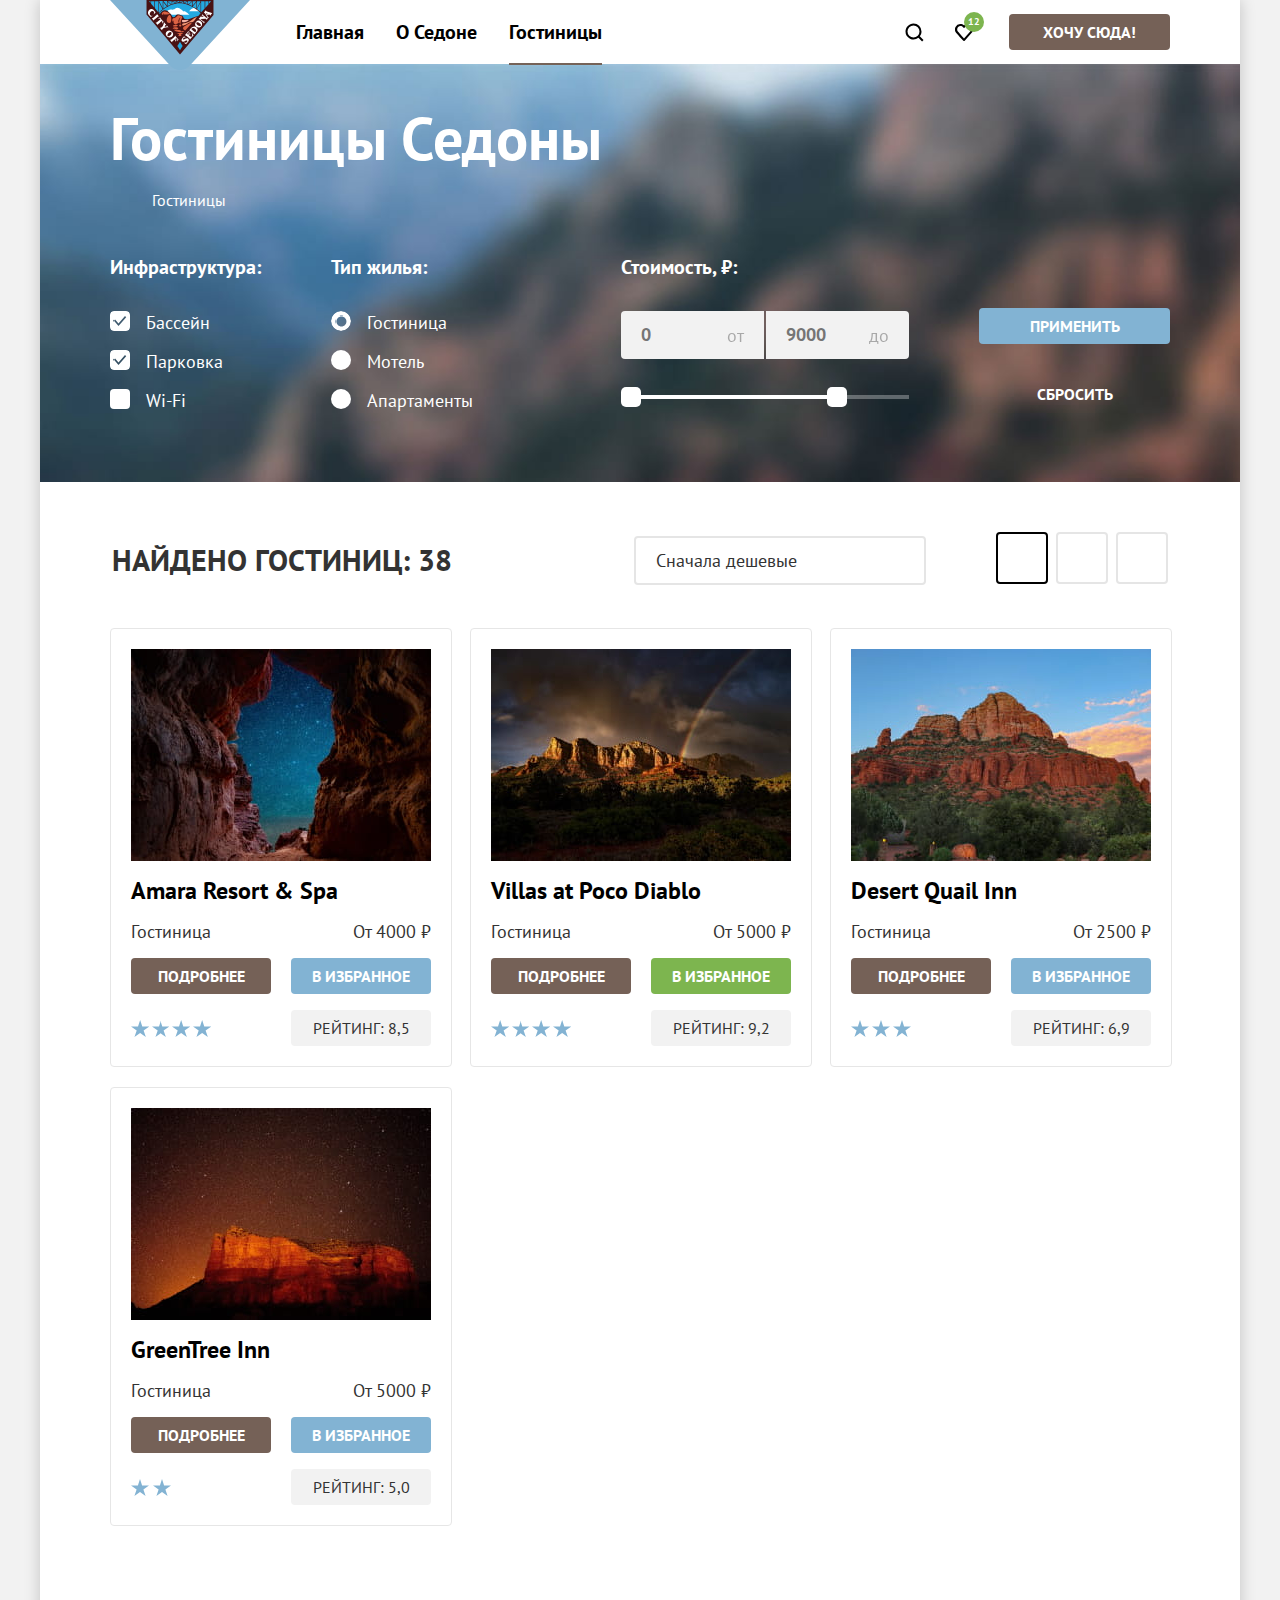
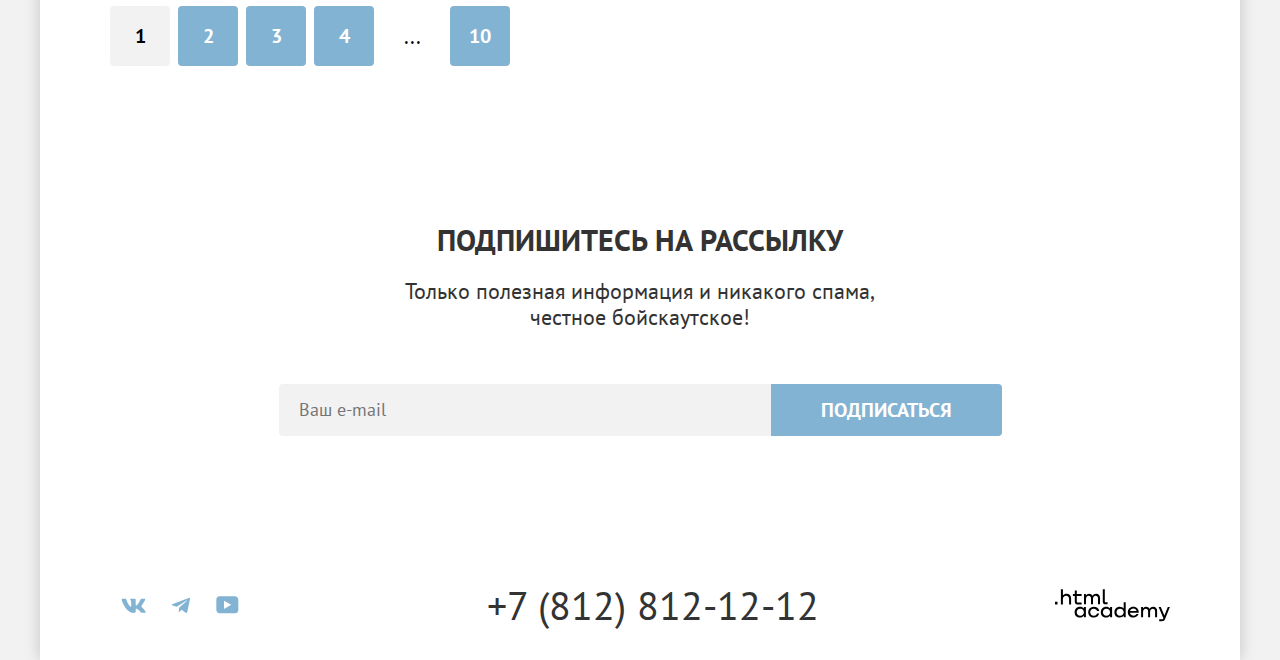
==== commit 81877389: "добавляет модальное окно и тултип" ====
--- a/catalog.html
+++ b/catalog.html
@@ -78,21 +78,21 @@
                 <ul class="catalog-filter-list">
                   <li class="catalog-filter-item">
                     <label class="control">
-                      <input class="control-input" type="checkbox" name="Pool" checked>
+                      <input class="visually-hidden control-input" type="checkbox" name="Pool" checked>
                       <span class="control-mark"></span>
                       <span class="control-label">Бассейн</span>
                     </label>
                   </li>
                   <li class="catalog-filter-item">
                     <label class="control">
-                      <input class="control-input" type="checkbox" name="Parking" checked>
+                      <input class="visually-hidden control-input" type="checkbox" name="Parking" checked>
                       <span class="control-mark"></span>
                       <span class="control-label">Парковка</span>
                     </label>
                   </li>
                   <li class="catalog-filter-item">
                     <label class="control">
-                      <input class="control-input" type="checkbox" name="Wi-Fi">
+                      <input class="visually-hidden control-input" type="checkbox" name="Wi-Fi">
                       <span class="control-mark"></span>
                       <span class="control-label">Wi-Fi</span>
                     </label>
@@ -106,17 +106,23 @@
                 <ul class="catalog-filter-list">
                   <li class="catalog-filter-item">
                     <label class="control">
-                      <input class="control-input" type="radio" name="hotel-type" value="Hotel">Гостиница
-                    </label>
-                  </li>
-                  <li class="catalog-filter-item">
-                    <label class="control">
-                      <input class="control-input" type="radio" name="hotel-type" value="Motel">Мотель
-                    </label>
-                  </li>
-                  <li class="catalog-filter-item">
-                    <label class="control">
-                      <input class="control-input" type="radio" name="hotel-type" value="Appartment">Апартаменты
+                      <input class="visually-hidden control-input" type="radio" name="hotel-type" value="Hotel" checked>
+                      <span class="control-mark"></span>
+                      <span class="control-label">Гостиница</span>
+                    </label>
+                  </li>
+                  <li class="catalog-filter-item">
+                    <label class="control">
+                      <input class="visually-hidden control-input" type="radio" name="hotel-type" value="Motel">
+                      <span class="control-mark"></span>
+                      <span class="control-label">Мотель</span>
+                    </label>
+                  </li>
+                  <li class="catalog-filter-item">
+                    <label class="control">
+                      <input class="visually-hidden control-input" type="radio" name="hotel-type" value="Appartment">
+                      <span class="control-mark"></span>
+                      <span class="control-label">Апартаменты</span>
                     </label>
                   </li>
                 </ul>
@@ -137,8 +143,10 @@
                 </div>
                 <div class="range-scale">
                   <div class="range-bar" style="left: 0; width: 226px;">
-                    <button type="button" class="range-toggle toggle-min"><span class="visually-hidden">Изменить минимальную цену.</span></button>
-                    <button type="button" class="range-toggle toggle-max"><span class="visually-hidden">Изменить максимальную цену.</span></button>
+                    <button type="button" class="range-toggle toggle-min"><span class="visually-hidden">Изменить
+                        минимальную цену.</span></button>
+                    <button type="button" class="range-toggle toggle-max"><span class="visually-hidden">Изменить
+                        максимальную цену.</span></button>
                   </div>
                 </div>
               </fieldset>
--- a/styles/styles.css
+++ b/styles/styles.css
@@ -674,15 +674,13 @@
 }
 
 .catalog-filter-list {
-  display: flex;
-  flex-wrap: wrap;
   padding: 0;
   margin: 0;
   list-style-type: none;
+  text-align: left;
 }
 
 .catalog-filter-group {
-  width: 155px;
   border: none;
   margin: 0;
   padding: 0;
@@ -728,15 +726,10 @@
   text-align: start;
 }
 
-.catalog-filter-list {
-  list-style-type: none;
-}
-
 .catalog-filter-item {
   font-size: 18px;
   line-height: 23px;
   font-weight: 400;
-  margin-right: 70px;
 }
 
 .catalog-filter-item:not(:last-child) {
@@ -753,10 +746,46 @@
   background-color: #ffffff;
 }
 
+.control-input[type="checkbox"]:checked ~ .control-mark {
+  width: 20px;
+  height: 20px;
+  border-radius: 4px;
+  mask-image: url("../images/catalog/check-mark.svg"), linear-gradient(#ffffff, #ffffff);
+  mask-repeat: no-repeat;
+  mask-position: center;
+  mask-composite: exclude;
+}
+
+.control-input[type="radio"]:checked ~ .control-mark {
+  width: 20px;
+  height: 20px;
+  border-radius: 50%;
+  mask-image: url("../images/catalog/radio-ellipse.svg"), linear-gradient(#ffffff, #ffffff);
+  mask-repeat: no-repeat;
+  mask-position: center;
+  mask-composite: exclude;
+}
+
 .control {
   position: relative;
   display: block;
-  padding-left: 16px;
+  padding-left: 36px;
+}
+
+.control-input[type="radio"] ~ .control-mark {
+  border-radius: 50%;
+}
+
+.control:hover {
+  opacity: 0.6;
+}
+
+.control-input:focus-visible + .control-mark {
+  outline: 3px solid #83b3d3;
+}
+
+.control:disabled {
+  opacity: 0.3;
 }
 
 .range-field {
@@ -952,8 +981,9 @@
 
 .sorting-select-control {
   padding: 12px 20px;
+  padding-right: 45px;
   margin-left: auto;
-  width: 292px;
+  min-width: 292px;
   font-family: inherit;
   font-size: 18px;
   font-weight: 400;
@@ -978,28 +1008,21 @@
   border-color: #68a2ca;
 }
 
-@supports not selector(:focus-visible) {
-  .sorting-select-control:focus {
-    border-color: #68a2ca;
-  }
-}
-
-.sorting-select-control:disabled {
+.sorting-select-control:disabled,
+.sorting-select-control:disabled:hover {
+  border-color: #000000;
   opacity: 0.3;
+  cursor: default;
 }
 
 .sort-button:hover {
   border-color: #000000;
+  outline: none;
 }
 
 .sort-button:focus-visible {
   border-color: #68a2ca;
-}
-
-@supports not selector(:focus-visible) {
-  .sort-button:focus {
-    border-color: #68a2ca;
-  }
+  outline: none;
 }
 
 .sort-button:active {
@@ -1149,24 +1172,25 @@
 .one-star {
   background-image: url("../images/catalog/star.svg");
   width: 18px;
-  background-repeat: repeat-x;
+  margin: 0;
+  background-repeat: space no-repeat;
   background-position-y: center;
 }
 
 .two-stars {
-  width: 36px;
+  width: 40px;
 }
 
 .three-stars {
-  width: 54px;
+  width: 60px;
 }
 
 .four-stars {
-  width: 72px;
+  width: 80px;
 }
 
 .five-stars {
-  width: 90px;
+  width: 100px;
 }
 
 /* pagination */
@@ -1298,12 +1322,6 @@
   filter: brightness(0) saturate(100%) invert(74%) sepia(8%) saturate(2531%) hue-rotate(173deg) brightness(82%) contrast(91%);
 }
 
-@supports not selector(:focus-visible) {
-  .socials-link:focus {
-    filter: brightness(0) saturate(100%) invert(74%) sepia(8%) saturate(2531%) hue-rotate(173deg) brightness(82%) contrast(91%);
-  }
-}
-
 .socials-link:active {
   opacity: 0.3;
 }
@@ -1314,12 +1332,6 @@
 
 .footer-contacts-address:focus-visible {
   color: #756157;
-}
-
-@supports not selector(:focus-visible) {
-  .footer-contacts-address:focus {
-    color: #756157;
-  }
 }
 
 .footer-contacts-address:active {
@@ -1335,13 +1347,303 @@
   filter: brightness(0) saturate(100%) invert(35%) sepia(40%) saturate(232%) hue-rotate(336deg) brightness(99%) contrast(84%);
 }
 
-@supports not selector(:focus-visible) {
-  .academy-logo:focus {
-    filter: brightness(0) saturate(100%) invert(35%) sepia(40%) saturate(232%) hue-rotate(336deg) brightness(99%) contrast(84%);
-  }
-}
-
 .academy-logo:active {
   filter: brightness(0) saturate(100%) invert(35%) sepia(40%) saturate(232%) hue-rotate(336deg) brightness(99%) contrast(84%);
   opacity: 0.3;
 }
+
+/* modal */
+
+.modal-container {
+  position: fixed;
+  top: 0;
+  left: 0;
+  display: flex;
+  width: 100%;
+  height: 100%;
+  background-color: rgba(242, 242, 242, 0.8);
+  text-align: left;
+  justify-content: space-between;
+}
+
+.modal-hotels-search {
+  position: relative;
+  margin: auto;
+  padding: 64px 70px;
+  background-color: #ffffff;
+  border-radius: 30px;
+  box-shadow: 0 25px 50px 0 rgba(0, 0, 0, 0.15);
+}
+
+.modal-content-wrapper {
+  display: flex;
+  flex-direction: column;
+}
+
+.modal-buttons-wrapper {
+  display: flex;
+  width: 110px;
+  margin-left: 28px;
+  background-color: #f2f2f2;
+  border-radius: 4px;
+}
+
+.modal-family-wrapper {
+  display: flex;
+  justify-content: space-between;
+}
+
+.modal-close-button-wrapper {
+  background-color: #e6e6e6;
+  position: absolute;
+  padding: 0;
+  top: 64px;
+  right: 52px;
+  width: 52px;
+  height: 52px;
+  border-radius: 50%;
+}
+
+.modal-close-button {
+  background-color: #f2f2f2;
+  background-image: url("../images/index/cross.svg");
+  background-repeat: no-repeat;
+  background-position: center;
+  cursor: pointer;
+  border-radius: 50%;
+  border: none;
+  width: 52px;
+  height: 52px;
+}
+
+.modal-hotels-search-title {
+  font-size: 30px;
+  line-height: 36px;
+  font-weight: 700;
+  text-transform: uppercase;
+  margin: 0;
+  margin-bottom: 64px;
+}
+
+.modal-date-description {
+  font-size: 16px;
+  margin: 0;
+  margin-bottom: 23px;
+  text-align: end;
+}
+
+.modal-date-error {
+  color: #ff5757;
+}
+
+.modal-date-label {
+  display: flex;
+  justify-content: space-between;
+  align-items: center;
+  column-gap: 18px;
+  font-size: 20px;
+  line-height: 24px;
+  font-weight: 700;
+  text-transform: capitalize;
+  margin: 0;
+  margin-bottom: 4px;
+}
+
+.modal-input {
+  font-family: inherit;
+  font-weight: 700;
+  font-size: 18px;
+  line-height: 24px;
+  border: none;
+  background-color: #f2f2f2;
+  border-radius: 4px;
+}
+
+.modal-input::-webkit-outer-spin-button,
+.modal-input::-webkit-inner-spin-button {
+  appearance: none;
+  margin: 0;
+  align-self: center;
+}
+
+.modal-date-input {
+  min-width: 400px;
+  padding: 12px 20px;
+  color: transparent;
+  background-image: url("../images/index/calendar.svg");
+  background-size: 16px;
+  background-position: right 22px center;
+  background-repeat: no-repeat;
+}
+
+.modal-date-input::placeholder {
+  color: #000000;
+}
+
+.modal-date-input:hover::placeholder,
+.modal-date-input:focus-visible::placeholder {
+  opacity: 0.6;
+}
+
+.modal-date-input:hover {
+  background-color: #e6e6e6;
+}
+
+.modal-date-input:focus-visible {
+  background-color: #e6e6e6;
+  outline: 3px solid #82b3d3;
+}
+
+.modal-date-input:active {
+  background-color: #e6e6e6;
+}
+
+.modal-number-input {
+  padding: 12px 0;
+  width: 31px;
+  border-radius: 0;
+  text-align: center;
+}
+
+.modal-minus-button,
+.modal-plus-button {
+  width: 20px;
+  height: 20px;
+  margin: auto;
+  padding: 10px;
+  background-color: transparent;
+}
+
+.modal-minus-button {
+  background-image: url("../images/index/minus.svg");
+  background-position: center;
+  background-repeat: no-repeat;
+  opacity: 0.3;
+}
+
+.modal-plus-button {
+  background-image: url("../images/index/plus.svg");
+  background-position: center;
+  background-repeat: no-repeat;
+  opacity: 0.3;
+}
+
+.modal-minus-button:hover,
+.modal-plus-button:hover {
+  filter: brightness(0%);
+  opacity: 1.0;
+}
+
+.modal-minus-button:focus-visible {
+  opacity: 1.0;
+  outline: 3px solid #82b3d3;
+  background-image: url("../images/index/minus-black.svg");
+}
+
+.modal-plus-button:focus-visible {
+  opacity: 1.0;
+  outline: 3px solid #82b3d3;
+  background-image: url("../images/index/plus-black.svg");
+}
+
+.modal-minus-button:active,
+.modal-plus-button:active {
+  opacity: 0.3;
+}
+
+.modal-close-button:hover {
+  background-color: #e6e6e6;
+}
+
+.modal-close-button:focus-visible {
+  background-color: #e6e6e6;
+  outline: 3px solid #82b3d3;
+}
+
+.modal-close-button:active {
+  opacity: 0.3;
+}
+
+.modal-search-button {
+  border-radius: 10px;
+  width: 577px;
+  padding: 18px 50px;
+  font-size: 20px;
+  line-height: 24px;
+  margin-top: 44px;
+  background-color: #83b3d3;
+}
+
+.modal-search-button:hover {
+  background-color: #68a2ca;
+}
+
+.modal-search-button:focus-visible {
+  background-color: #68a2ca;
+}
+
+.modal-search-button:active {
+  background-color: #68a2ca;
+  color: rgba(255, 255, 255, 0.3);
+}
+
+.tooltip {
+  margin-left: -8px;
+  position: relative;
+}
+
+.tooltip-button {
+  width: 26px;
+  height: 26px;
+  border-radius: 50%;
+  mask-image: url("../images/index/tooltip.svg"), linear-gradient(#ffffff, #ffffff);
+  mask-repeat: no-repeat;
+  mask-position: center;
+  mask-composite: exclude;
+  background-color: #83b3d3;
+  border: none;
+}
+
+.tooltip-text {
+  position: absolute;
+  top: 100%;
+  margin-top: 19px;
+  background-color: #333333;
+  color: #ffffff;
+  font-size: 16px;
+  line-height: 20px;
+  font-weight: 400;
+  text-transform: none;
+  padding: 15px 18px 18px 22px;
+  border-radius: 10px;
+  display: none;
+  width: 216px;
+  box-shadow: 0 15px 30px 0 rgba(0, 0, 0, 0.3);
+  left: 50%;
+  transform: translateX(-50%);
+  z-index: 1;
+}
+
+.tooltip-text::after {
+  position: absolute;
+  content: "";
+  width: 19px;
+  height: 19px;
+  background-color: #333333;
+  left: 50%;
+  top: -8px;
+  transform: translateX(-50%) rotate(45deg);
+}
+
+.tooltip-button:hover + .tooltip-text,
+.tooltip-button:focus-visible + .tooltip-text {
+  display: block;
+}
+
+.modal-container-close {
+  display: non;
+}
+
+input::-webkit-calendar-picker-indicator {
+  opacity: 0;
+}
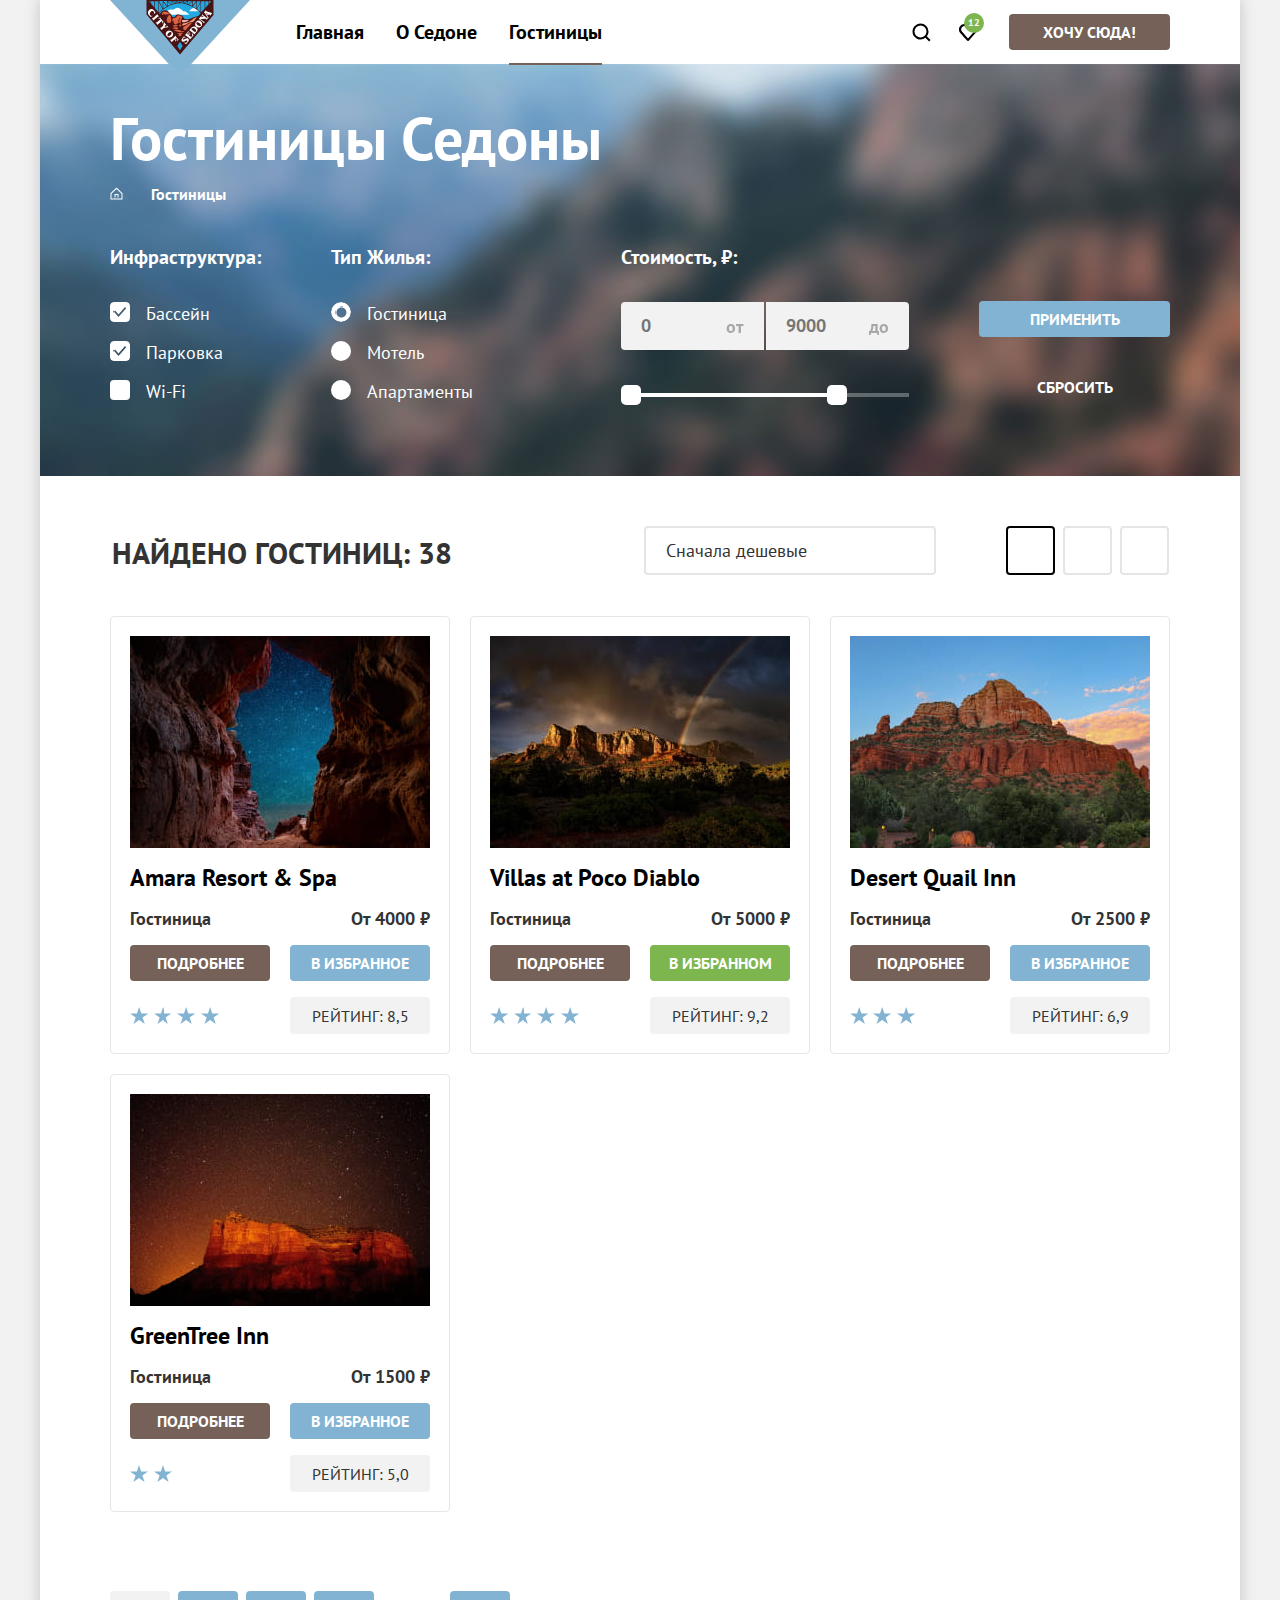
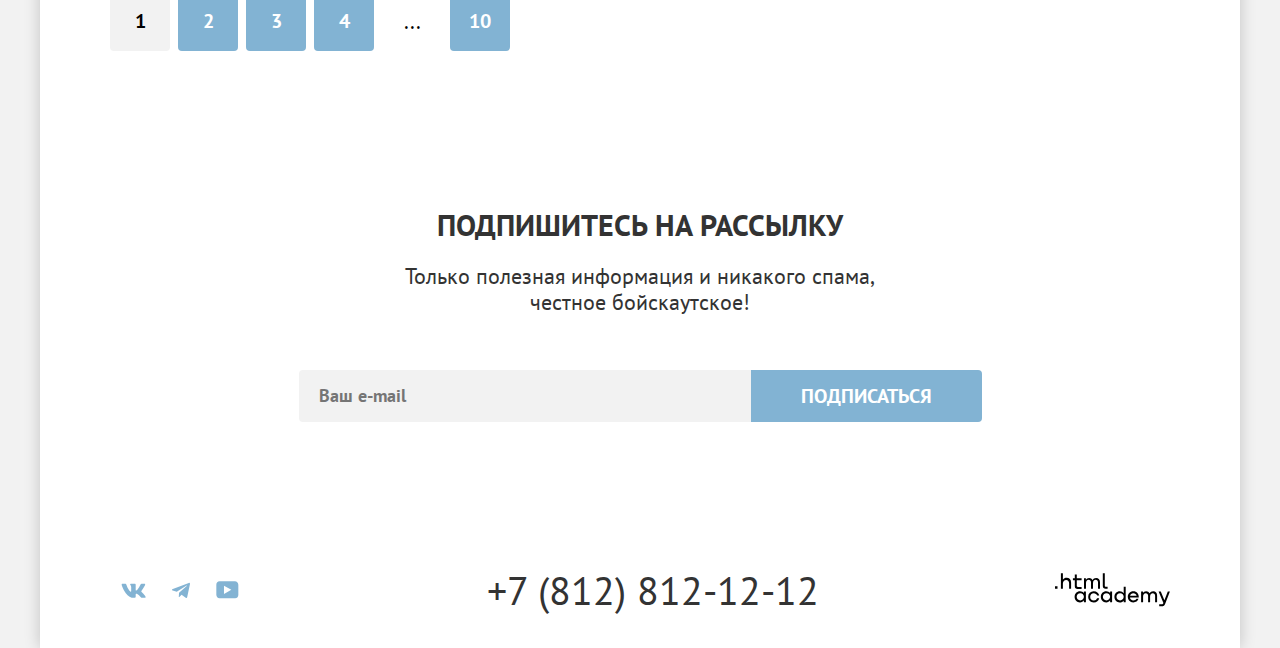
==== commit 95a59ddd: "подготавливает к защите" ====
--- a/catalog.html
+++ b/catalog.html
@@ -4,6 +4,7 @@
   <head>
     <meta charset="utf-8">
     <link rel="stylesheet" href="styles/styles.css">
+    <link rel="icon" type="image/png" sizes="32x32" href="images/header/favicon.ico">
     <title>Каталог</title>
   </head>
 
@@ -26,7 +27,7 @@
               </a>
             </li>
             <li class="navigation-item">
-              <a class="navigation-link navigation-link-current" href="#">
+              <a class="navigation-link navigation-link-current">
                 Гостиницы
               </a>
             </li>
@@ -34,17 +35,17 @@
           <ul class="navigation-list navigation-user">
             <li class="navigation-item">
               <a class="navigation-link navigation-finder" href="#">
-                <span class="visually-hidden">Поиск</span>
+                <span class="visually-hidden">Поиск.</span>
               </a>
             </li>
             <li class="navigation-item">
               <a class="navigation-link" href="#">
-                <span class="visually-hidden navigation-fav">Добавлено в избранное</span>
+                <span class="visually-hidden navigation-fav">Добавлено в избранное.</span>
                 <span class="likes-number">12</span>
               </a>
             </li>
             <li class="navigation-item">
-              <a class="navigation-link navigation-button" href="#">
+              <a class="navigation-button button" href="#">
                 Хочу сюда!
               </a>
             </li>
@@ -60,7 +61,12 @@
             <ul class="breadcrumbs">
               <li class="breadcrumbs-item">
                 <a class="breadcrumbs-link" href="index.html">
-                  <span class="visually-hidden">Главная</span>
+                  <span class="visually-hidden">Главная.</span>
+                  <svg xmlns="http://www.w3.org/2000/svg" width="13" height="13" viewBox="0 0 13 13"
+                    fill="currentColor">
+                    <path d="m6.5.5-6 5.8v6.2h12V6.3L6.5.5Zm5 11h-10V6.7l5-4.8 5 4.8v4.8Z" />
+                    <path d="M4.5 10.5h1V8h2v2.5h1V7h-4v3.5Z" />
+                  </svg>
                 </a>
               </li>
               <li class="breadcrumbs-item">
@@ -68,7 +74,7 @@
               </li>
             </ul>
           </header>
-          <h2 class="visually-hidden">Фильтр по гостиницам Седоны</h2>
+          <h2 class="visually-hidden">Фильтр по гостиницам Седоны.</h2>
           <form class="catalog-filter" action="https://echo.htmlacademy.ru/" method="get">
             <div class="catalog-filter-wrapper">
               <fieldset class="catalog-filter-group">
@@ -133,26 +139,26 @@
                 </legend>
                 <div class="catalog-range-wrapper">
                   <label class="catalog-filter-range">
-                    <input class="range-field" type="number" name="catalog-min-price" placeholder="0"><span
+                    <input class="range-field input-field" type="number" name="catalog-min-price" placeholder="0"><span
                       class="range-label-text">от</span>
                   </label>
                   <label class="catalog-filter-range">
-                    <input class="range-field" type="number" name="catalog-max-price" placeholder="9000"><span
-                      class="range-label-text">до</span>
+                    <input class="range-field input-field" type="number" name="catalog-max-price"
+                      placeholder="9000"><span class="range-label-text">до</span>
                   </label>
                 </div>
                 <div class="range-scale">
                   <div class="range-bar" style="left: 0; width: 226px;">
-                    <button type="button" class="range-toggle toggle-min"><span class="visually-hidden">Изменить
+                    <button class="range-toggle toggle-min" type="button"><span class="visually-hidden">Изменить
                         минимальную цену.</span></button>
-                    <button type="button" class="range-toggle toggle-max"><span class="visually-hidden">Изменить
+                    <button class="range-toggle toggle-max" type="button"><span class="visually-hidden">Изменить
                         максимальную цену.</span></button>
                   </div>
                 </div>
               </fieldset>
               <fieldset class="catalog-filter-group catalog-filter-buttons">
                 <legend class="visually-hidden">
-                  Применить или сбросить фильтр
+                  Применить или сбросить фильтр.
                 </legend>
                 <button class="button-apply button" type="submit">Применить</button>
                 <button class="button-reset button" type="reset">Сбросить</button>
@@ -163,7 +169,7 @@
         <section class="catalog-cards">
           <fieldset class="catalog-sorting-field">
             <legend class="visually-hidden">
-              Сортировка
+              Сортировка.
             </legend>
             <h2 class="catalog-sorting-title">
               Найдено гостиниц: <span class="hotel-list-number">38</span>
@@ -175,17 +181,17 @@
             <ul class="sorting-buttons">
               <li class="sorting-item">
                 <a class="sort-button sort-tile-button sort-button-selected" href="#">
-                  <span class="visually-hidden">Показать плиткой</span>
+                  <span class="visually-hidden">Показать плиткой.</span>
                 </a>
               </li>
               <li class="sorting-item">
                 <a class="sort-button sort-card-button" href="#">
-                  <span class="visually-hidden">Показать карточками</span>
+                  <span class="visually-hidden">Показать карточками.</span>
                 </a>
               </li>
               <li class="sorting-item">
                 <a class="sort-button sort-list-button" href="#">
-                  <span class="visually-hidden">Показать списком</span>
+                  <span class="visually-hidden">Показать списком.</span>
                 </a>
               </li>
             </ul>
@@ -194,7 +200,7 @@
             <li class="catalog-card">
               <a class="catalog-card-link-image" href="#">
                 <img class="catalog-card-image" src="images/catalog/hotel-1.jpg"
-                  alt="Вид на ночное небо через расщелину из отеля Amara Resort & Spa" width="300px" height="212px">
+                  alt="Вид на ночное небо через расщелину из отеля Amara Resort & Spa" width="300" height="212">
               </a>
               <h3 class="catalog-card-title">Amara Resort & Spa</h3>
               <p class="catalog-card-descriprion">Гостиница</p>
@@ -210,7 +216,7 @@
             <li class="catalog-card">
               <a class="catalog-card-link-image" href="#">
                 <img class="catalog-card-image" src="images/catalog/hotel-2.jpg"
-                  alt="Вид на горы из отеля Villas at Poco Diablo" width="300px" height="212px">
+                  alt="Вид на горы из отеля Villas at Poco Diablo" width="300" height="212">
               </a>
               <h3 class="catalog-card-title">Villas at Poco Diablo</h3>
               <p class="catalog-card-descriprion">Гостиница</p>
@@ -218,7 +224,7 @@
                 ₽</p>
               <a class="catalog-card-link-detailed button" href="#">Подробнее</a>
               <button class="catalog-card-button-fav catalog-card-button-selected button" type="button">в
-                Избранное</button>
+                Избранном</button>
               <div class="stars four-stars">
                 <span class="visually-hidden">4 звезды</span>
               </div>
@@ -227,7 +233,7 @@
             <li class="catalog-card">
               <a class="catalog-card-link-image" href="#">
                 <img class="catalog-card-image" src="images/catalog/hotel-3.jpg" alt="Вид из отеля Desert Quail Inn"
-                  width="300px" height="212px">
+                  width="300" height="212">
               </a>
               <h3 class="catalog-card-title">Desert Quail Inn</h3>
               <p class="catalog-card-descriprion">Гостиница</p>
@@ -243,11 +249,11 @@
             <li class="catalog-card">
               <a class="catalog-card-link-image" href="#">
                 <img class="catalog-card-image" src="images/catalog/hotel-4.jpg" alt="Вид из отеля GreenTree Inn"
-                  width="300px" height="212px">
+                  width="300" height="212">
               </a>
               <h3 class="catalog-card-title">GreenTree Inn</h3>
               <p class="catalog-card-descriprion">Гостиница</p>
-              <p class="catalog-card-price">От <span class="catalog-card-price catalog-card-price-number">5000</span> ₽
+              <p class="catalog-card-price">От <span class="catalog-card-price catalog-card-price-number">1500</span> ₽
               </p>
               <a class="catalog-card-link-detailed button" href="#">Подробнее</a>
               <button class="catalog-card-button-fav button" type="button" aria-pressed="true">в Избранное</button>
@@ -285,36 +291,40 @@
           <p class="subscribe-title-description main-description">Только полезная информация и никакого спама,<br>
             честное бойскаутское!</p>
           <form class="subscribe-form" action="https://echo.htmlacademy.ru/" method="post">
-            <label class="visually-hidden" for="subscribe-email">Укажите вашу электронную почту</label>
-            <input type="email" class="subscribe-field" name="subscribe-email" id="subscribe-email" class="email-field"
+            <label class="visually-hidden" for="subscribe-email">Укажите вашу электронную почту.</label>
+            <input class="subscribe-field input-field" type="email" name="subscribe-email" id="subscribe-email"
               placeholder="Ваш e-mail" required>
-            <button class="navigation-link subscribe-button" type="submit">Подписаться</button>
+            <button class="subscribe-button button" type="submit">Подписаться</button>
           </form>
         </section>
       </main>
       <footer class="page-footer">
         <section class="socials">
-          <h2 class="visually-hidden">Социальные сети</h2>
+          <h2 class="visually-hidden">Социальные сети.</h2>
           <ul class="socials-list">
             <li class="socials-item">
               <a class="socials-link vk-logo" href="https://vk.com/htmlacademy">
-                <span class="visually-hidden">В Контакте</span></a>
+                <span class="visually-hidden">В Контакте.</span></a>
             </li>
             <li class="socials-item">
               <a class="socials-link telegram-logo" href="https://t.me/htmlacademy">
-                <span class="visually-hidden" lang="en">Telegram</span></a>
+                <span class="visually-hidden" lang="en">Telegram.</span></a>
             </li>
             <li class="socials-item">
               <a class="socials-link yt-logo" href="https://www.youtube.com/user/htmlacademyru">
-                <span class="visually-hidden" lang="en">YouTube</span></a>
+                <span class="visually-hidden" lang="en">YouTube.</span></a>
             </li>
           </ul>
         </section>
         <address class="footer-contacts-address">
           <a class="contacts-phone" href="tel:88128121212">+7 (812) 812-12-12</a>
         </address>
-        <a class="academy-logo" href="https://www.htmlacademy.ru">
-          <img src="images/footer/htmlacademy.svg" alt="Логотип HTML Academy" width="115px" height="33px">
+        <a class="academy-logo" href="https://www.htmlacademy.ru" aria-label="Логотип HTML Academy.">
+          <svg xmlns="http://www.w3.org/2000/svg" width="115" height="34" fill="currentColor" role="img"
+            viewBox="0 0 115 34">
+            <path
+              d="M0 13.26v2.6h2.5v-2.6H0Zm11.6-8.4c-1.6 0-2.8.7-3.6 1.7h-.1V.36h-2v15.5h2v-5.3c0-2.1 1.3-3.6 3.3-3.6 1.8 0 2.9 1.4 2.9 3.2v5.7h2v-6.1c.1-3-1.8-4.9-4.5-4.9Zm15 .3h-4.8v-3.7h-2v3.8h-1.9v2h1.9v6c0 1.7 1 2.7 2.7 2.7h4.1v-2h-3.7c-.7 0-1.1-.4-1.1-1.1v-5.7h4.8v-2Zm14.5-.2c-1.6 0-2.9.8-3.5 2.1h-.1c-.6-1.2-1.8-2.1-3.4-2.1-1.4 0-2.5.8-3.1 1.8h-.1v-1.6H29v10.6h2v-5.4c0-2 1-3.5 2.6-3.5 1.5 0 2.4 1 2.4 2.6v6.3h2v-5.6c0-2.4 1.4-3.3 2.6-3.3 1.5 0 2.4 1 2.4 2.6v6.3h2v-6.5c.1-2.5-1.4-4.3-3.9-4.3Zm6.7 8.1c0 1.7 1 2.7 2.8 2.7h2v-2h-1.7c-.7 0-1.1-.4-1.1-1.1V.36h-2v12.7Zm-18.9 7c-.9-1.1-2.2-1.8-3.9-1.8-3.1 0-5.4 2.3-5.4 5.6s2.3 5.6 5.4 5.6c1.8 0 3-.8 3.8-1.9h.1v1.6h2v-10.6h-2v1.5Zm-3.6 7.4c-2.2 0-3.6-1.6-3.6-3.6s1.4-3.6 3.6-3.6 3.6 1.6 3.6 3.6c0 1.9-1.4 3.6-3.6 3.6Zm18.9-5.1c-.5-2.4-2.6-4.1-5.4-4.1a5.4 5.4 0 0 0-5.6 5.6c0 3.1 2.2 5.6 5.6 5.6 2.8 0 4.9-1.8 5.4-4.2h-2.1a3.4 3.4 0 0 1-3.3 2.3c-2.2 0-3.6-1.6-3.6-3.6s1.4-3.6 3.6-3.6c1.6 0 2.8 1 3.3 2.2h2.1v-.2Zm10.9-2.3c-.9-1.1-2.2-1.8-3.9-1.8-3.1 0-5.4 2.3-5.4 5.6s2.3 5.6 5.4 5.6c1.8 0 3-.8 3.8-1.9h.1v1.6h2v-10.6h-2v1.5Zm-3.6 7.4c-2.2 0-3.6-1.6-3.6-3.6s1.4-3.6 3.6-3.6 3.6 1.6 3.6 3.6c0 1.9-1.5 3.6-3.6 3.6Zm17.2-7.3c-.9-1.1-2.2-1.9-3.9-1.9-3.1 0-5.4 2.3-5.4 5.6s2.2 5.6 5.4 5.6c1.7 0 3-.8 3.8-1.8h.1v1.5h2v-15.4h-2v6.4Zm-3.6 7.3c-2.2 0-3.6-1.6-3.6-3.6s1.4-3.6 3.6-3.6 3.6 1.6 3.6 3.6c-.1 2-1.5 3.6-3.6 3.6Zm13.2-9.2c-3.3 0-5.5 2.5-5.5 5.6 0 3 2.1 5.6 5.5 5.6 2.5 0 4.5-1.3 5.2-3.6h-2.1c-.5 1-1.6 1.6-3 1.6-1.9 0-3.3-1.3-3.4-2.9h8.8c.2-3.6-2-6.3-5.5-6.3Zm0 1.9c1.7 0 3 1 3.3 2.6h-6.5c.3-1.5 1.5-2.6 3.2-2.6Zm19.9-1.9c-1.6 0-2.9.8-3.6 2h-.1c-.6-1.2-1.8-2-3.4-2-1.4 0-2.5.7-3.1 1.8v-1.5h-1.9v10.6h2v-5.4c0-2 1-3.4 2.6-3.5 1.5 0 2.4 1 2.4 2.6v6.3h2v-5.6c0-2.4 1.4-3.3 2.6-3.3 1.5 0 2.4 1 2.4 2.6v6.3h2v-6.5c.1-2.6-1.4-4.4-3.9-4.4Zm11.2 9.1-3.6-8.9h-2.2l4.8 11.6c-.3.9-.7 1.2-1.7 1.2h-2.5v2h2.5c1.8 0 2.8-.8 3.5-2.6l4.7-12.2h-2.1l-3.4 8.9Z" />
+          </svg>
         </a>
       </footer>
     </div>
--- a/styles/styles.css
+++ b/styles/styles.css
@@ -19,23 +19,25 @@
 }
 
 body {
-  margin: 0;
   display: flex;
   flex-direction: column;
   min-height: 100%;
+  margin: 0;
   font-family: "PT Sans", sans-serif;
   font-size: 18px;
   line-height: 21px;
+  font-weight: 700;
   text-align: center;
   color: #333333;
   background-color: #f2f2f2;
 }
 
 .container {
+  width: 1200px;
+  min-height: 100%;
   margin: 0 auto;
-  width: 1200px;
   background-color: #ffffff;
-  min-height: 100%;
+
   box-shadow: 0 0 15px 0 rgba(0, 0, 0, 0.2);
 }
 
@@ -65,20 +67,20 @@
 
 .button {
   display: block;
-  color: #ffffff;
+  padding-top: 8px;
+  padding-bottom: 8px;
+  font-family: inherit;
   font-size: 16px;
   line-height: 20px;
-  font-weight: 700;
+  font-weight: inherit;
+  text-align: center;
+  color: #ffffff;
+  background-color: #82b3d3;
   text-transform: uppercase;
   border-radius: 4px;
   border: none;
   cursor: pointer;
-  padding-top: 8px;
-  padding-bottom: 8px;
-  font-family: inherit;
-  background-color: #82b3d3;
   text-decoration: none;
-  text-align: center;
   outline: none;
 }
 
@@ -92,15 +94,6 @@
 .hotels-search-button:focus-visible,
 .catalog-card-link-detailed:focus-visible {
   background-color: #615048;
-}
-
-@supports not selector(:focus-visible) {
-
-  .navigation-button:focus,
-  .hotels-search-button:focus,
-  .catalog-card-link-detailed:focus {
-    background-color: #615048;
-  }
 }
 
 .navigation-button:active,
@@ -116,6 +109,7 @@
 .hotels-search-button:disabled,
 .catalog-card-link-detailed {
   background-color: #e5e5e5;
+  cursor: default;
 }
 
 .subscribe-button:hover,
@@ -130,16 +124,6 @@
 .pagination-link:focus-visible,
 .button-apply:focus-visible {
   background-color: #68a2ca;
-}
-
-@supports not selector(:focus-visible) {
-
-  .subscribe-button:focus,
-  .catalog-card-button-fav:focus,
-  .pagination-link:focus,
-  .button-apply:focus {
-    background-color: #68a2ca;
-  }
 }
 
 .subscribe-button:active,
@@ -158,12 +142,6 @@
   background-color: #6c9e42;
 }
 
-@supports not selector(:focus-visible) {
-  .catalog-card-button-selected:focus {
-    background-color: #6c9e42;
-  }
-}
-
 .catalog-card-button-selected:active {
   background-color: #7db54f;
   color: rgba(255, 255, 255, 0.3);
@@ -175,12 +153,6 @@
 
 .button-reset:focus-visible {
   outline: 3px solid #83b3d3;
-}
-
-@supports not selector(:focus-visible) {
-  .button-reset:focus {
-    outline: 3px solid #83b3d3;
-  }
 }
 
 .button-reset:active {
@@ -194,12 +166,6 @@
   color: #000000;
 }
 
-@supports not selector(:focus-visible) {
-  .pagination-current:focus {
-    background-color: #f2f2f2;
-  }
-}
-
 .pagination-next:hover,
 .pagination-next:focus-visible,
 .pagination-next:active {
@@ -207,12 +173,6 @@
   color: #000000;
 }
 
-@supports not selector(:focus-visible) {
-  .pagination-next:focus {
-    background-color: transparent;
-  }
-}
-
 /* Navigation */
 
 .navigation {
@@ -230,6 +190,7 @@
   text-decoration: underline;
   text-underline-offset: 21px;
   text-decoration-color: #000000;
+  cursor: default;
 }
 
 .navigation-link-current::before {
@@ -279,33 +240,30 @@
 }
 
 .navigation-link:focus-visible {
-  outline: 2px solid #68a2ca;
+  outline: 3px solid #68a2ca;
+  border-radius: 20px;
   outline-offset: -10px;
 }
 
-.navigation-button:focus-visible {
-  outline-offset: 0;
-}
-
+.navigation-button:focus-visible,
 .header-logo:focus-visible {
-  outline: 2px solid #68a2ca;
-  outline-offset: -10px;
+  outline: 3px solid #68a2ca;
 }
 
 .navigation-user .navigation-link {
   min-width: 18px;
-  min-height: 20px;
+  min-height: 18px;
 }
 
 .navigation-user .navigation-item:nth-child(1) .navigation-link {
   background-image: url("../images/header/finder.svg");
-  background-position: center;
+  background-position: 23px center;
   background-repeat: no-repeat;
 }
 
 .navigation-user .navigation-item:nth-child(2) .navigation-link {
   background-image: url("../images/header/like.svg");
-  background-position: center;
+  background-position: 20px center;
   background-repeat: no-repeat;
   margin-right: 20px;
   position: relative;
@@ -313,30 +271,24 @@
 
 .likes-number {
   position: absolute;
+  right: 5px;
+  top: 10px;
+  max-width: 20px;
+  max-height: 20px;
   padding: 5px 4px;
+  border-radius: 50%;
   color: #ffffff;
   font-size: 10px;
   line-height: 10px;
   text-align: center;
-  right: 5px;
-  top: 10px;
-  max-width: 20px;
-  max-height: 20px;
-  border-radius: 50%;
   background-color: #7db54f;
 }
 
 .navigation-button {
+  display: inline-block;
   background-color: #756157;
-  color: #ffffff;
-  min-width: 160px;
-  font-size: 16px;
-  line-height: 20px;
-  font-weight: 700;
+  max-width: 200px;
   padding: 8px 34px;
-  text-transform: uppercase;
-  border-radius: 4px;
-  border: none;
 }
 
 .hero-background {
@@ -371,19 +323,20 @@
 }
 
 .advantages-wrapper {
-  min-height: 385px;
-  width: 400px;
-  padding: 85px;
   display: flex;
   flex-direction: column;
   box-sizing: border-box;
   align-items: center;
   justify-content: center;
+  min-height: 385px;
+  width: 400px;
+  padding: 85px;
 }
 
 .advantages-main-title-wrapper {
   padding: 69px;
   margin: 0 auto;
+  margin-bottom: 21px;
 }
 
 .advantages-item {
@@ -398,12 +351,12 @@
 }
 
 .advantages-main-title {
+  margin: 0;
+  margin-bottom: 25px;
   font-size: 30px;
   line-height: 36px;
   font-weight: 700;
   text-transform: uppercase;
-  margin: 0;
-  margin-bottom: 25px;
 }
 
 .advantages-main-description {
@@ -425,40 +378,22 @@
   text-align: center;
 }
 
-/*
-не пойму какой лучше вариант
-
-
-.advantages-title::after {
-  position: absolute;
-  content: "";
-  width: 60px;
-  height: 2px;
-  margin-top: 30px;
-  margin-left: -30px;
-  bottom: -30px;
-  left: 50%;
-  background-color: currentColor;
-  opacity: 0.3;
-} */
-
-.advantages-title::after {
+.advantages-title::before {
   position: absolute;
   content: "";
   width: 60px;
   height: 2px;
   margin: auto;
-  transform: translateY(30px);
-  top: 50px;
-  right: 0;
-  left: 0;
+  transform: translateX(-50%);
+  bottom: -32px;
+  left: 50%;
   background-color: currentColor;
   opacity: 0.3;
 }
 
 .advantages-description {
+  margin: 0;
   font-weight: 400;
-  margin: 0;
 }
 
 
@@ -489,14 +424,15 @@
 }
 
 .services-title::before {
-  content: "";
   display: block;
-  width: 80px;
-  height: 80px;
+  width: 75px;
+  height: 72px;
   margin: 0 auto;
   margin-bottom: 30px;
+  content: "";
   background-repeat: no-repeat;
   background-position: center;
+  background-size: contain;
 }
 
 .home-vector::before {
@@ -517,61 +453,62 @@
 }
 
 .services-main-title {
+  margin: 0;
+  margin-bottom: 20px;
   font-size: 30px;
   line-height: 36px;
   font-weight: 700;
   text-transform: uppercase;
-  margin: 0;
-  margin-bottom: 20px;
 }
 
 .services-main-description {
+  margin: 0;
   font-size: 22px;
   line-height: 26px;
   font-weight: 400;
-  margin: 0;
 }
 
 .services-title {
+  margin: 0;
+  margin-bottom: 30px;
   font-size: 24px;
   line-height: 28px;
   font-weight: 700;
   text-transform: uppercase;
-  margin: 0;
-  margin-bottom: 30px;
 }
 
 .services-description {
+  margin: 0;
   font-weight: 400;
-  margin: 0;
 }
 
 /* hotels-search */
 
 .hotels-search {
-  padding: 96px;
+  padding: 95px;
   background-color: #ffffff;
 }
 
 .hotels-search-title {
+  margin: 0;
+  margin-bottom: 20px;
   font-size: 30px;
   line-height: 36px;
   font-weight: 700;
   text-transform: uppercase;
-  margin: 0;
-  margin-bottom: 20px;
 }
 
 .hotels-search-description {
+  margin: 0;
+  margin-bottom: 54px;
   font-size: 22px;
   line-height: 26px;
   font-weight: 400;
   color: #333333;
-  margin: 0;
-  margin-bottom: 54px;
 }
 
 .hotels-search-button {
+  margin: 0 auto;
   font-size: 20px;
   line-height: 36px;
   font-weight: 700;
@@ -581,7 +518,6 @@
   color: #ffffff;
   text-transform: uppercase;
   text-decoration: none;
-  margin: 0 auto;
 }
 
 /* subscribe */
@@ -598,22 +534,22 @@
 }
 
 .subscribe-title {
+  margin: 0;
+  margin-bottom: 20px;
   font-size: 30px;
   line-height: 36px;
   font-weight: 700;
   text-transform: uppercase;
   color: #333333;
-  margin: 0;
-  margin-bottom: 20px;
 }
 
 .subscribe-title-description {
+  margin: 0;
+  margin-bottom: 55px;
   font-size: 22px;
   line-height: 26px;
   font-weight: 400;
   color: #333333;
-  margin: 0;
-  margin-bottom: 54px;
 }
 
 .subscribe-img {
@@ -633,7 +569,6 @@
   font-family: inherit;
   font-size: 20px;
   line-height: 36px;
-  font-weight: 700;
   text-align: center;
   background-color: #82b3d3;
   padding: 8px 50px;
@@ -645,7 +580,7 @@
 
 .subscribe-form .subscribe-field {
   padding: 14px 20px;
-  width: 452px;
+  width: 412px;
   border-radius: 4px 0 0 4px;
   border: none;
   font-family: inherit;
@@ -681,9 +616,9 @@
 }
 
 .catalog-filter-group {
+  padding: 0;
+  margin: 0;
   border: none;
-  margin: 0;
-  padding: 0;
 }
 
 .filter-group-price {
@@ -699,7 +634,7 @@
 }
 
 .catalog-products {
-  padding: 35px 70px 70px;
+  padding: 35px 70px 73px;
   color: #ffffff;
   background-color: #333333;
   background-image: url("../images/catalog/catalog-background.jpg");
@@ -708,22 +643,23 @@
 }
 
 .main-inner-title {
+  margin: 0;
+  margin-bottom: 3px;
   font-size: 60px;
   line-height: 78px;
   font-weight: 700;
-  margin: 0;
-  margin-bottom: 8px;
   text-align: start;
 }
 
 .catalog-filter-title {
+  padding: 0;
+  margin: 0;
+  margin-bottom: 33px;
   font-size: 20px;
   line-height: 24px;
   font-weight: 700;
-  margin: 0;
-  margin-bottom: 32px;
-  padding: 0;
   text-align: start;
+  text-transform: capitalize;
 }
 
 .catalog-filter-item {
@@ -770,6 +706,7 @@
   position: relative;
   display: block;
   padding-left: 36px;
+  cursor: pointer;
 }
 
 .control-input[type="radio"] ~ .control-mark {
@@ -780,9 +717,11 @@
   opacity: 0.6;
 }
 
-.control-input:focus-visible + .control-mark {
+.control-input:focus-visible + .control-mark,
+.control-input[checked]:focus-visible + .control-mark {
   outline: 3px solid #83b3d3;
 }
+
 
 .control:disabled {
   opacity: 0.3;
@@ -790,7 +729,7 @@
 
 .range-field {
   margin: 0;
-  margin-bottom: 36px;
+  margin-bottom: 43px;
   font: inherit;
   line-height: 24px;
   font-weight: 700;
@@ -802,12 +741,6 @@
   appearance: textfield;
 }
 
-.range-field::-webkit-outer-spin-button,
-.range-field::-webkit-inner-spin-button {
-  appearance: none;
-  margin: 0;
-}
-
 .catalog-filter-range {
   position: relative;
 }
@@ -828,8 +761,8 @@
   position: absolute;
   width: 20px;
   height: 20px;
+  border: none;
   border-radius: 5px;
-  border: none;
   background-color: #ffffff;
   cursor: pointer;
 }
@@ -845,28 +778,24 @@
 }
 
 .toggle-min {
+  top: -8px;
   left: 0;
+}
+
+.toggle-max {
   top: -8px;
-}
-
-.toggle-max {
   right: 0;
-  top: -8px;
 }
 
 .range-label-text {
   position: absolute;
   top: 24px;
+  right: 20px;
   transform: translateY(-50%);
-  right: 20px;
   color: #000000;
   opacity: 0.3;
 }
 
-.range-field:focus-visible {
-  outline: 3px solid #83b3d3;
-}
-
 .range-field[name="catalog-min-price"] {
   border-radius: 4px 0 0 4px;
 }
@@ -880,27 +809,27 @@
 }
 
 .button-apply {
+  padding: 8px 50px;
+  margin-bottom: 30px;
+  border: none;
+  border-radius: 4px;
   font-size: 16px;
   line-height: 20px;
   width: 191px;
   height: 36px;
   background-color: #82b3d3;
-  padding: 8px 50px 8px 50px;
   text-transform: uppercase;
-  border-radius: 4px;
-  border: none;
-  margin-bottom: 32px;
 }
 
 .button-reset {
-  background-color: transparent;
-  font-size: 16px;
-  line-height: 20px;
-  padding: 8px 50px 8px 50px;
-  text-transform: uppercase;
   width: 191px;
   height: 36px;
   border: none;
+  padding: 8px 50px 5px;
+  font-size: 16px;
+  line-height: 20px;
+  text-transform: uppercase;
+  background-color: transparent;
 }
 
 
@@ -908,11 +837,11 @@
 
 .breadcrumbs {
   display: flex;
-  list-style-type: none;
-  margin: 0;
-  margin-bottom: 40px;
+  margin: 0;
+  margin-bottom: 37px;
   padding: 0;
   font-size: 16px;
+  list-style-type: none;
 }
 
 .breadcrumbs-item {
@@ -924,35 +853,35 @@
   cursor: pointer;
 }
 
-.breadcrumbs-item:first-child::before {
-  width: 12px;
-  height: 12px;
-  content: "";
-  background-image: url("../images/catalog/catalog-home.svg");
-  background-repeat: no-repeat;
-  background-position: center;
+.breadcrumbs-link svg {
+  color: #ffffff;
 }
 
 .breadcrumbs-item:not(:last-child)::after {
   width: 10px;
   height: 10px;
   content: "";
-  margin: 10px;
+  margin: 9px;
   background-image: url("../images/catalog/arrow-right.svg");
   background-repeat: no-repeat;
   background-position: center;
 }
 
-.breadcrumbs-link:hover,
-.breadcrumbs-item:first-child:hover::before {
+.breadcrumbs-link[href]:hover {
   opacity: 0.6;
 }
 
-.breadcrumbs-link:active,
-.breadcrumbs-item:first-child:active::before {
+.breadcrumbs-link:not([href]):hover {
+  cursor: text;
+}
+
+.breadcrumbs-link[href]:focus-visible {
+  opacity: 1;
+}
+
+.breadcrumbs-link[href]:active {
   opacity: 0.3;
 }
-
 
 /* catalog-sorting */
 
@@ -964,7 +893,7 @@
   display: flex;
   padding: 0;
   border: 0;
-  margin-bottom: 40px;
+  margin-bottom: 37px;
   gap: 70px;
   align-items: center;
 }
@@ -980,17 +909,18 @@
 }
 
 .sorting-select-control {
+  min-width: 292px;
   padding: 12px 20px;
   padding-right: 45px;
   margin-left: auto;
-  min-width: 292px;
+  margin-bottom: auto;
+  border: 2px solid #e5e5e5;
+  border-radius: 4px;
   font-family: inherit;
   font-size: 18px;
   font-weight: 400;
   line-height: 21px;
   color: #333333;
-  border-radius: 4px;
-  border: 2px solid #e5e5e5;
   appearance: none;
   background-color: transparent;
   background-image: url("../images/catalog/arrow-down.svg");
@@ -1032,10 +962,11 @@
 .sorting-buttons {
   display: flex;
   flex-wrap: wrap;
+  max-width: 240px;
   padding: 0;
   margin: 0;
+  margin-right: -1px;
   gap: 8px;
-  max-width: 240px;
 }
 
 .sorting-item {
@@ -1044,8 +975,8 @@
 
 .sort-button {
   display: inline-block;
-  min-width: 48px;
-  min-height: 48px;
+  min-width: 45px;
+  min-height: 45px;
   border-radius: 4px;
   border: 2px solid #e5e5e5;
   background-repeat: no-repeat;
@@ -1073,23 +1004,23 @@
 
 .catalog-card-list {
   display: grid;
-  padding: 0;
   width: 1060px;
   gap: 20px;
   grid-template-columns: repeat(3, 340px);
   margin: 0 auto;
+  margin-bottom: 79px;
+  padding: 0;
   list-style-type: none;
-  margin-bottom: 80px;
 }
 
 .catalog-card {
-  min-height: 385px;
-  width: 300px;
   display: grid;
   grid-template-columns: 140px 140px;
   grid-template-rows: min-content 1fr auto;
   gap: 16px 20px;
-  padding: 20px;
+  min-height: 385px;
+  width: 300px;
+  padding: 19px;
   border: 1px solid #e6e6e6;
   border-radius: 4px;
   text-align: left;
@@ -1110,14 +1041,14 @@
 
 .catalog-card-title {
   grid-column: span 2;
+  margin: 0;
+  margin-bottom: auto;
   text-decoration: none;
   text-transform: none;
   text-align: left;
-  margin: 0;
   font-size: 24px;
   font-weight: 700;
   line-height: 28px;
-  margin-bottom: auto;
   color: #000000;
 }
 
@@ -1147,19 +1078,19 @@
 }
 
 .catalog-card-rating {
-  margin: 0;
-  color: #333333;
-  background-color: #f2f2f2;
   display: block;
+  margin: 0;
+  border: none;
+  border-radius: 4px;
+  padding-top: 9px;
+  padding-bottom: 8px;
+  font-family: inherit;
   font-size: 16px;
   line-height: 20px;
   font-weight: 400;
   text-transform: uppercase;
-  border-radius: 4px;
-  border: none;
-  padding-top: 8px;
-  padding-bottom: 8px;
-  font-family: inherit;
+  color: #333333;
+  background-color: #f2f2f2;
   text-decoration: none;
   text-align: center;
 }
@@ -1170,23 +1101,24 @@
 
 .stars,
 .one-star {
+  min-width: 18px;
+  min-height: 18px;
+  margin: 0;
   background-image: url("../images/catalog/star.svg");
-  width: 18px;
-  margin: 0;
   background-repeat: space no-repeat;
   background-position-y: center;
 }
 
 .two-stars {
-  width: 40px;
+  width: 42px;
 }
 
 .three-stars {
-  width: 60px;
+  width: 65px;
 }
 
 .four-stars {
-  width: 80px;
+  width: 89px;
 }
 
 .five-stars {
@@ -1214,14 +1146,14 @@
   display: flex;
   align-items: center;
   justify-content: center;
+  min-width: 60px;
+  min-height: 60px;
+  border: none;
+  outline: none;
   text-decoration: none;
   color: #ffffff;
   background-color: #82b3d3;
   border-radius: 4px;
-  min-width: 60px;
-  min-height: 60px;
-  border: none;
-  outline: none;
 }
 
 .pagination-dots {
@@ -1259,19 +1191,19 @@
 .page-footer {
   display: flex;
   justify-content: space-between;
-  padding: 45px 70px 35px;
+  align-items: center;
+  margin: 0 auto;
+  padding: 43px 70px 37px;
   background-color: #ffffff;
-  margin: 0 auto;
-  align-items: center;
 }
 
 .socials-list {
   display: flex;
   flex-wrap: wrap;
+  max-width: 150px;
   padding: 0;
   margin: 0;
   list-style-type: none;
-  max-width: 150px;
 }
 
 .socials-link {
@@ -1286,44 +1218,46 @@
   width: 400px;
 }
 
-.academy-logo img {
-  display: block;
-}
-
 .vk-logo {
-  background-image: url("../images/footer/vk.svg");
-  background-repeat: no-repeat;
+  mask-image: url("../images/footer/vk.svg");
+  background-color: #83b3d3;
+  mask-repeat: no-repeat;
+  mask-position: center;
 }
 
 .telegram-logo {
-  background-image: url("../images/footer/telegram.svg");
-  background-repeat: no-repeat;
+  mask-image: url("../images/footer/telegram.svg");
+  background-color: #83b3d3;
+  mask-repeat: no-repeat;
+  mask-position: center;
 }
 
 .yt-logo {
-  background-image: url("../images/footer/youtube.svg");
-  background-repeat: no-repeat;
+  mask-image: url("../images/footer/youtube.svg");
+  background-color: #83b3d3;
+  mask-repeat: no-repeat;
+  mask-position: center;
 }
 
 .contacts-phone {
   font-size: 40px;
   line-height: 40px;
-  font-weight: 400px;
+  font-weight: 400;
   font-style: normal;
   text-decoration: none;
   color: inherit;
 }
 
 .socials-link:hover {
-  filter: brightness(0) saturate(100%) invert(74%) sepia(8%) saturate(2531%) hue-rotate(173deg) brightness(82%) contrast(91%);
+  background-color: #68a2ca;
 }
 
 .socials-link:focus-visible {
-  filter: brightness(0) saturate(100%) invert(74%) sepia(8%) saturate(2531%) hue-rotate(173deg) brightness(82%) contrast(91%);
+  background-color: #68a2ca;
 }
 
 .socials-link:active {
-  opacity: 0.3;
+  background-color: rgba(104, 162, 202, 0.3);
 }
 
 .footer-contacts-address:hover {
@@ -1335,21 +1269,55 @@
 }
 
 .footer-contacts-address:active {
+  color: rgba(117, 97, 87, 0.3)
+}
+
+.academy-logo {
+  margin-top: 4px;
+  color: #000000;
+}
+
+.academy-logo:hover {
   color: #756157;
+}
+
+.academy-logo:focus-visible {
+  color: #756157;
+}
+
+.academy-logo:active {
+  color: rgba(117, 97, 87, 0.3);
+}
+
+/* input */
+
+.input-field {
+  font-family: inherit;
+  font-weight: 700;
+  font-size: 18px;
+  line-height: 24px;
+  border: none;
+  border-radius: 4px;
+  background-color: #f2f2f2;
+}
+
+.input-field:hover {
+  background-color: #e6e6e6;
+}
+
+.input-field:focus-visible {
+  background-color: #e6e6e6;
+  outline: 3px solid #83b3d3;
+}
+
+.input-field:active {
+  background-color: #e6e6e6;
+}
+
+.input-field:disabled,
+.input-field:disabled:hover {
   opacity: 0.3;
-}
-
-.academy-logo:hover {
-  filter: brightness(0) saturate(100%) invert(35%) sepia(40%) saturate(232%) hue-rotate(336deg) brightness(99%) contrast(84%);
-}
-
-.academy-logo:focus-visible {
-  filter: brightness(0) saturate(100%) invert(35%) sepia(40%) saturate(232%) hue-rotate(336deg) brightness(99%) contrast(84%);
-}
-
-.academy-logo:active {
-  filter: brightness(0) saturate(100%) invert(35%) sepia(40%) saturate(232%) hue-rotate(336deg) brightness(99%) contrast(84%);
-  opacity: 0.3;
+  cursor: default;
 }
 
 /* modal */
@@ -1359,77 +1327,81 @@
   top: 0;
   left: 0;
   display: flex;
+  justify-content: space-between;
   width: 100%;
   height: 100%;
   background-color: rgba(242, 242, 242, 0.8);
   text-align: left;
-  justify-content: space-between;
 }
 
 .modal-hotels-search {
   position: relative;
   margin: auto;
   padding: 64px 70px;
+  border-radius: 30px;
   background-color: #ffffff;
-  border-radius: 30px;
   box-shadow: 0 25px 50px 0 rgba(0, 0, 0, 0.15);
 }
 
-.modal-content-wrapper {
+.modal-date-form {
   display: flex;
   flex-direction: column;
 }
 
-.modal-buttons-wrapper {
-  display: flex;
-  width: 110px;
-  margin-left: 28px;
-  background-color: #f2f2f2;
-  border-radius: 4px;
-}
-
 .modal-family-wrapper {
   display: flex;
   justify-content: space-between;
 }
 
-.modal-close-button-wrapper {
-  background-color: #e6e6e6;
+.modal-close-button {
   position: absolute;
-  padding: 0;
-  top: 64px;
+  top: 65px;
   right: 52px;
+  display: flex;
+  align-items: center;
+  justify-content: center;
   width: 52px;
   height: 52px;
-  border-radius: 50%;
-}
-
-.modal-close-button {
+  padding: 0;
+
   background-color: #f2f2f2;
-  background-image: url("../images/index/cross.svg");
-  background-repeat: no-repeat;
-  background-position: center;
+  color: #000000;
   cursor: pointer;
   border-radius: 50%;
   border: none;
-  width: 52px;
-  height: 52px;
+}
+
+.modal-close-button:hover {
+  background-color: #e6e6e6;
+}
+
+.modal-close-button:focus-visible {
+  background-color: #e6e6e6;
+  outline: 3px solid #82b3d3;
+}
+
+.modal-close-button:active {
+  background-color: #e6e6e6;
+  color: rgba(0, 0, 0, 0.3);
 }
 
 .modal-hotels-search-title {
+  margin: 0;
+  margin-bottom: 64px;
   font-size: 30px;
   line-height: 36px;
   font-weight: 700;
   text-transform: uppercase;
-  margin: 0;
-  margin-bottom: 64px;
 }
 
 .modal-date-description {
+  display: inline-block;
+  margin: 0;
+  margin-bottom: 23px;
   font-size: 16px;
-  margin: 0;
-  margin-bottom: 23px;
-  text-align: end;
+  font-weight: 400;
+  padding: 0 20px 0 157px;
+  text-align: left;
 }
 
 .modal-date-error {
@@ -1441,29 +1413,21 @@
   justify-content: space-between;
   align-items: center;
   column-gap: 18px;
+  margin: 0;
+  margin-bottom: 4px;
   font-size: 20px;
   line-height: 24px;
   font-weight: 700;
   text-transform: capitalize;
-  margin: 0;
-  margin-bottom: 4px;
-}
-
-.modal-input {
-  font-family: inherit;
-  font-weight: 700;
-  font-size: 18px;
-  line-height: 24px;
-  border: none;
-  background-color: #f2f2f2;
-  border-radius: 4px;
-}
-
-.modal-input::-webkit-outer-spin-button,
-.modal-input::-webkit-inner-spin-button {
-  appearance: none;
-  margin: 0;
-  align-self: center;
+}
+
+.modal-label-childrens {
+  margin-left: 70px;
+}
+
+.modal-label-childrens,
+.modal-label-adults {
+  margin-bottom: 0;
 }
 
 .modal-date-input {
@@ -1485,92 +1449,78 @@
   opacity: 0.6;
 }
 
-.modal-date-input:hover {
-  background-color: #e6e6e6;
-}
-
-.modal-date-input:focus-visible {
-  background-color: #e6e6e6;
-  outline: 3px solid #82b3d3;
-}
-
-.modal-date-input:active {
-  background-color: #e6e6e6;
-}
-
 .modal-number-input {
+  z-index: 1;
+  width: 30px;
   padding: 12px 0;
-  width: 31px;
   border-radius: 0;
   text-align: center;
 }
 
+
+.modal-buttons-wrapper {
+  display: flex;
+  width: 110px;
+  margin-left: 32px;
+  background-color: #f2f2f2;
+  border-radius: 4px;
+}
+
+.modal-buttons-wrapper:hover ~ .input-field {
+  border: none;
+  border-radius: 4px;
+  font-family: inherit;
+  font-weight: 700;
+  font-size: 18px;
+  line-height: 24px;
+  background-color: #f2f2f2;
+}
+
 .modal-minus-button,
 .modal-plus-button {
-  width: 20px;
-  height: 20px;
-  margin: auto;
-  padding: 10px;
+  display: flex;
+  justify-content: center;
+  align-items: center;
+  width: 40px;
+  height: 48px;
+  color: rgba(117, 97, 87, 0.3);
   background-color: transparent;
 }
 
 .modal-minus-button {
-  background-image: url("../images/index/minus.svg");
-  background-position: center;
-  background-repeat: no-repeat;
-  opacity: 0.3;
+  border-radius: 4px 0 0 4px;
 }
 
 .modal-plus-button {
-  background-image: url("../images/index/plus.svg");
-  background-position: center;
-  background-repeat: no-repeat;
-  opacity: 0.3;
+  border-radius: 0 4px 4px 0;
 }
 
 .modal-minus-button:hover,
 .modal-plus-button:hover {
-  filter: brightness(0%);
-  opacity: 1.0;
-}
-
-.modal-minus-button:focus-visible {
-  opacity: 1.0;
+  background-color: #e6e6e6;
+  color: #000000;
+}
+
+.modal-minus-button:focus-visible svg,
+.modal-plus-button:focus-visible svg {
   outline: 3px solid #82b3d3;
-  background-image: url("../images/index/minus-black.svg");
-}
-
-.modal-plus-button:focus-visible {
-  opacity: 1.0;
-  outline: 3px solid #82b3d3;
-  background-image: url("../images/index/plus-black.svg");
+  color: #000000;
+  border-radius: 4px;
 }
 
 .modal-minus-button:active,
 .modal-plus-button:active {
-  opacity: 0.3;
-}
-
-.modal-close-button:hover {
-  background-color: #e6e6e6;
-}
-
-.modal-close-button:focus-visible {
-  background-color: #e6e6e6;
-  outline: 3px solid #82b3d3;
-}
-
-.modal-close-button:active {
-  opacity: 0.3;
+  color: rgba(117, 97, 87, 0.3);
+  background-color: transparent;
 }
 
 .modal-search-button {
+  width: 577px;
+  margin-top: 47px;
+  padding: 18px 50px;
   border-radius: 10px;
-  width: 577px;
-  padding: 18px 50px;
   font-size: 20px;
   line-height: 24px;
-  margin-top: 44px;
   background-color: #83b3d3;
 }
 
@@ -1588,50 +1538,51 @@
 }
 
 .tooltip {
+  position: relative;
+  align-self: center;
   margin-left: -8px;
-  position: relative;
 }
 
 .tooltip-button {
   width: 26px;
   height: 26px;
+  border: none;
   border-radius: 50%;
   mask-image: url("../images/index/tooltip.svg"), linear-gradient(#ffffff, #ffffff);
   mask-repeat: no-repeat;
   mask-position: center;
   mask-composite: exclude;
   background-color: #83b3d3;
-  border: none;
 }
 
 .tooltip-text {
   position: absolute;
   top: 100%;
-  margin-top: 19px;
-  background-color: #333333;
-  color: #ffffff;
+  left: 50%;
+  z-index: 1;
+  display: none;
+  width: 216px;
+  margin-top: 15px;
+  padding: 20px 18px 24px 22px;
+  border-radius: 10px;
   font-size: 16px;
   line-height: 20px;
   font-weight: 400;
   text-transform: none;
-  padding: 15px 18px 18px 22px;
-  border-radius: 10px;
-  display: none;
-  width: 216px;
+  background-color: #333333;
+  color: #ffffff;
   box-shadow: 0 15px 30px 0 rgba(0, 0, 0, 0.3);
-  left: 50%;
   transform: translateX(-50%);
-  z-index: 1;
 }
 
 .tooltip-text::after {
   position: absolute;
+  top: -5px;
+  left: 50%;
   content: "";
   width: 19px;
   height: 19px;
   background-color: #333333;
-  left: 50%;
-  top: -8px;
   transform: translateX(-50%) rotate(45deg);
 }
 
@@ -1641,9 +1592,19 @@
 }
 
 .modal-container-close {
-  display: non;
+  display: none;
 }
 
 input::-webkit-calendar-picker-indicator {
   opacity: 0;
 }
+
+input::-webkit-outer-spin-button,
+input::-webkit-inner-spin-button {
+  margin: 0;
+  appearance: none;
+}
+
+input[type=number] {
+  -moz-appearance: textfield;
+}
